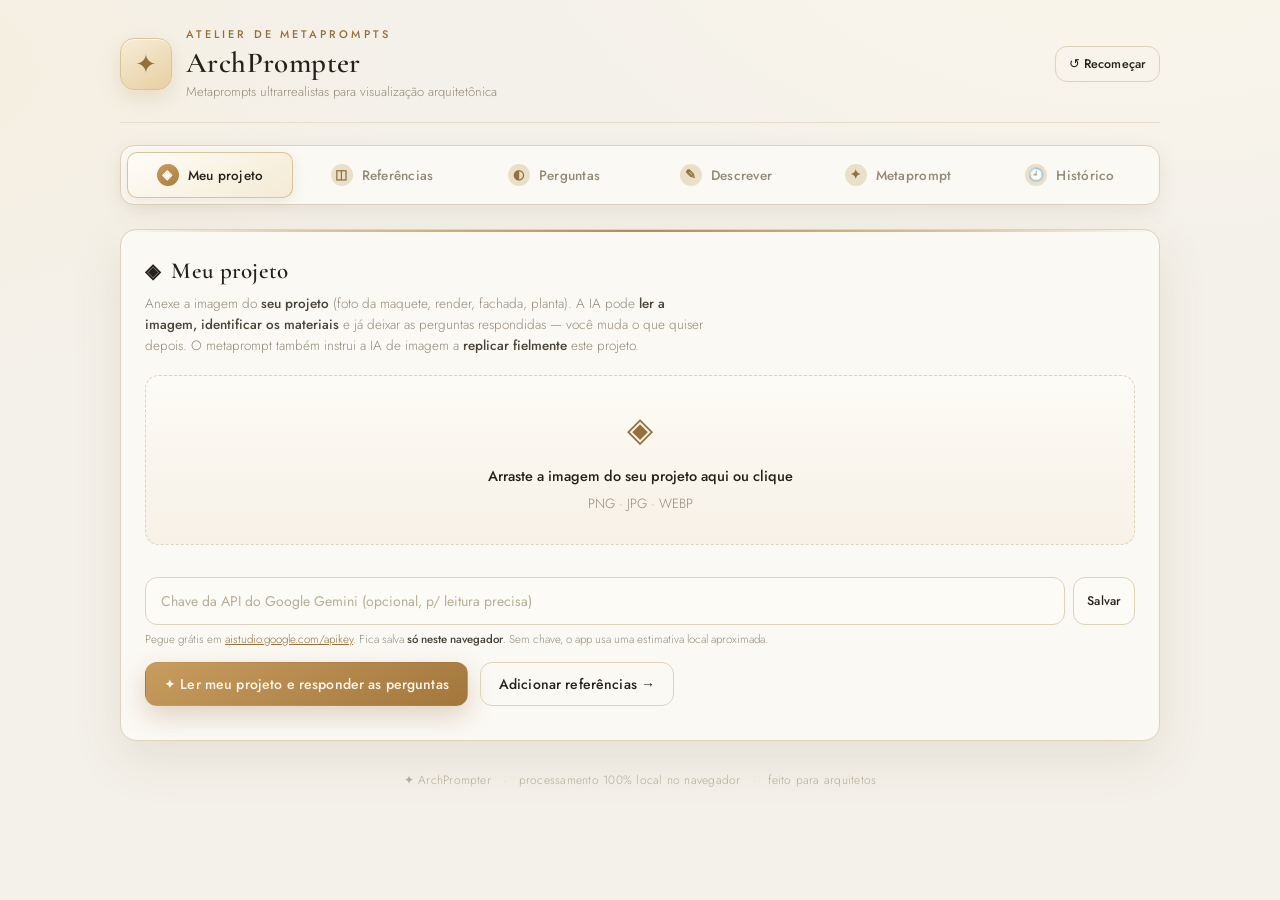
==== archrender/index.html @ 112dee68 "ArchPrompter: +15 opcoes por pergunta e negative prompt sempre em ingles - Adiciona ~15 novas opcoes" ====
<!doctype html>
<html lang="pt-BR">
<head>
<meta charset="utf-8" />
<meta name="viewport" content="width=device-width, initial-scale=1, viewport-fit=cover" />
<meta name="theme-color" content="#f4f1ea" />
<title>ArchPrompter — Metaprompts Ultrarrealistas para Arquitetura</title>
<link rel="icon" href="data:image/svg+xml,%3Csvg xmlns='http://www.w3.org/2000/svg' viewBox='0 0 100 100'%3E%3Ctext y='.9em' font-size='84'%3E%E2%9C%A6%3C/text%3E%3C/svg%3E" />
<link rel="preconnect" href="https://fonts.googleapis.com" />
<link rel="preconnect" href="https://fonts.gstatic.com" crossorigin />
<link href="https://fonts.googleapis.com/css2?family=Cormorant+Garamond:ital,wght@0,500;0,600;0,700;1,500&family=Jost:wght@300;400;500;600&display=swap" rel="stylesheet" />
<style>
:root{
  --bg:#f4f1ea; --bg-2:#efeadf; --paper:#fbf9f4; --paper-2:#f6f2e9;
  --ink:#26221b; --ink-soft:#4a4438; --muted:#938a78; --faint:#b7ad98;
  --gold:#b08d57; --gold-deep:#96703c; --gold-soft:#d9c39a;
  --line:#e6ddca; --line-2:#ddd2ba;
  --ok:#5c7a55; --bad:#a8574f;
  --radius:16px;
  --serif:"Cormorant Garamond", Georgia, "Times New Roman", serif;
  --sans:"Jost", -apple-system, BlinkMacSystemFont, "Segoe UI", Roboto, Helvetica, Arial, sans-serif;
  --shadow:0 18px 50px rgba(120,100,60,.12);
  --shadow-sm:0 6px 20px rgba(120,100,60,.10);
}
*{box-sizing:border-box}
html,body{margin:0;padding:0}
body{
  font-family:var(--sans); color:var(--ink); min-height:100vh; -webkit-font-smoothing:antialiased;
  line-height:1.55; font-weight:400;
  background:
    radial-gradient(1100px 620px at 88% -12%, #fbf6ea 0%, transparent 58%),
    radial-gradient(900px 560px at -8% 8%, #f6efe0 0%, transparent 55%),
    var(--bg);
}
::selection{background:var(--gold-soft);color:#2a2418}
a{color:var(--gold-deep)}
.wrap{max-width:1080px;margin:0 auto;padding:26px 20px 90px}

/* Header */
header.top{display:flex;align-items:center;justify-content:space-between;gap:16px;flex-wrap:wrap;
  padding-bottom:20px;margin-bottom:22px;border-bottom:1px solid var(--line)}
.brand{display:flex;align-items:center;gap:14px}
.brand-mark{
  width:52px;height:52px;border-radius:14px;display:grid;place-items:center;font-size:26px;flex:none;
  background:linear-gradient(150deg,#f7edd8,#e7cfa0);color:var(--gold-deep);
  border:1px solid var(--gold-soft);box-shadow:inset 0 1px 0 #fff8ec, 0 8px 22px rgba(176,141,87,.20)
}
.brand h1{font-family:var(--serif);font-weight:600;font-size:29px;margin:0;letter-spacing:.4px;line-height:1}
.brand .kick{font-size:11px;letter-spacing:.28em;text-transform:uppercase;color:var(--gold-deep);margin:0 0 5px;font-weight:500}
.brand p{margin:5px 0 0;font-size:13px;color:var(--muted);font-weight:300}
.top-actions{display:flex;gap:10px;flex-wrap:wrap}

/* Tabs */
.modebar{display:flex;gap:6px;background:var(--paper);border:1px solid var(--line-2);border-radius:14px;
  padding:6px;margin-bottom:24px;box-shadow:var(--shadow-sm);flex-wrap:wrap}
.modebar button{flex:1;min-width:120px;border:0;background:transparent;color:var(--muted);padding:12px 10px;border-radius:10px;
  font-family:var(--sans);font-weight:500;font-size:13.5px;cursor:pointer;transition:.18s;letter-spacing:.02em;
  display:flex;align-items:center;justify-content:center;gap:9px}
.modebar button .n{display:grid;place-items:center;width:22px;height:22px;border-radius:50%;
  background:#eadfc8;color:var(--gold-deep);font-family:var(--serif);font-weight:700;font-size:13px;flex:none}
.modebar button:hover{color:var(--ink-soft)}
.modebar button.active{background:linear-gradient(150deg,#fffdf8,#f4ead4);color:var(--ink);
  box-shadow:inset 0 0 0 1px var(--gold-soft), 0 4px 14px rgba(176,141,87,.15)}
.modebar button.active .n{background:linear-gradient(150deg,#c79c5f,#a97e40);color:#fff}

/* Panels */
.panel{background:var(--paper);border:1px solid var(--line-2);border-radius:var(--radius);padding:24px;margin-bottom:18px;
  box-shadow:var(--shadow);position:relative;overflow:hidden}
.panel::before{content:"";position:absolute;top:0;left:0;right:0;height:2px;
  background:linear-gradient(90deg,transparent,var(--gold-soft) 20%,var(--gold) 50%,var(--gold-soft) 80%,transparent)}
.panel h2{font-family:var(--serif);font-weight:600;font-size:23px;margin:0 0 4px;display:flex;align-items:center;gap:11px;letter-spacing:.3px}
.panel h2 .ic{font-size:20px}
.panel .hint{color:var(--muted);font-size:13.5px;margin:0 0 18px;font-weight:300;max-width:70ch}
.panel .hint strong{color:var(--ink-soft);font-weight:500}

/* Dropzone */
.drop{border:1.5px dashed var(--line-2);border-radius:14px;padding:28px 20px;text-align:center;cursor:pointer;
  transition:.18s;background:linear-gradient(180deg,#fdfbf6,#f7f1e6)}
.drop:hover,.drop.over{border-color:var(--gold);background:#fbf4e6}
.drop .big{font-size:34px;color:var(--gold-deep)}
.drop p{margin:9px 0 3px;font-weight:500;font-size:14.5px}
.drop small{color:var(--muted);font-weight:300}
.thumbs{display:grid;grid-template-columns:repeat(auto-fill,minmax(120px,1fr));gap:12px;margin-top:16px}
.thumb{position:relative;border-radius:12px;overflow:hidden;border:1px solid var(--line-2);aspect-ratio:1;background:#efe8d8;box-shadow:var(--shadow-sm)}
.thumb img{width:100%;height:100%;object-fit:cover;display:block}
.thumb .rm{position:absolute;top:6px;right:6px;width:26px;height:26px;border:0;border-radius:50%;
  background:#fffdf8cc;color:var(--bad);font-size:15px;line-height:1;cursor:pointer;display:grid;place-items:center;box-shadow:var(--shadow-sm)}
.thumb select{position:absolute;left:0;right:0;bottom:0;border:0;color:#fff;background:linear-gradient(0deg,#000a,#0000);
  width:100%;font-size:11px;padding:6px;font-family:var(--sans)}
.refnote{margin-top:14px;background:#f7f1e4;border:1px solid var(--line-2);border-radius:12px;padding:12px 15px;
  font-size:12.5px;color:var(--ink-soft);display:flex;gap:10px}
.refnote .ic{color:var(--gold-deep);font-size:16px}
.keyrow{display:flex;gap:8px;margin:16px 0 6px}
.keyrow input{flex:1}
.keyhelp{display:block;color:var(--muted);font-size:11.5px;font-weight:300;line-height:1.5}
.keyhelp strong{color:var(--ink-soft);font-weight:500}
.ai-summary{background:linear-gradient(180deg,#fffdf7,#f6ecd6);border:1px solid var(--gold-soft);border-radius:12px;padding:15px 17px;margin-bottom:20px}
.ai-summary .ttl{font-family:var(--sans);font-size:10.5px;letter-spacing:.2em;text-transform:uppercase;color:var(--gold-deep);font-weight:600;margin-bottom:9px;display:flex;align-items:center;gap:7px}
.ai-summary dl{margin:0;display:grid;grid-template-columns:auto 1fr;gap:5px 12px}
.ai-summary dt{font-size:12px;color:var(--muted);font-weight:500}
.ai-summary dd{margin:0;font-size:13px;color:var(--ink)}
.ai-summary .foot{margin-top:10px;font-size:11.5px;color:var(--muted);font-weight:300}

/* Question groups */
.group{margin-bottom:24px;padding-bottom:22px;border-bottom:1px solid var(--line)}
.group:last-child{margin-bottom:0;padding-bottom:0;border-bottom:0}
.group .gtitle{font-family:var(--serif);font-size:20px;font-weight:600;margin:0 0 3px;display:flex;align-items:baseline;gap:11px;letter-spacing:.3px}
.group .gtitle .badge{font-family:var(--sans);font-size:9.5px;font-weight:600;letter-spacing:.22em;text-transform:uppercase;
  color:var(--gold-deep);background:#f2e7d0;border:1px solid var(--gold-soft);padding:3px 9px;border-radius:20px}
.group .gsub{color:var(--muted);font-size:12.5px;margin:0 0 13px;font-weight:300}
.chips{display:flex;flex-wrap:wrap;gap:9px}
.chip{
  border:1px solid var(--line-2);background:#fdfbf6;color:var(--ink-soft);
  padding:9px 15px;border-radius:24px;font-size:13.5px;cursor:pointer;transition:.14s;user-select:none;font-weight:400
}
.chip:hover{border-color:var(--gold);color:var(--ink);transform:translateY(-1px);box-shadow:var(--shadow-sm)}
.chip.on{background:linear-gradient(150deg,#f7ecd6,#eeddba);border-color:var(--gold);color:var(--gold-deep);
  font-weight:500;box-shadow:inset 0 0 0 1px var(--gold)}

/* Inputs */
textarea,input[type=text],input[type=password]{
  width:100%;background:#fdfbf6;border:1px solid var(--line-2);color:var(--ink);
  padding:13px 15px;border-radius:12px;font-size:14px;resize:vertical;font-family:var(--sans)
}
textarea::placeholder,input::placeholder{color:var(--faint)}
textarea:focus,input:focus{outline:2px solid var(--gold);border-color:transparent;background:#fff}
.free{margin-top:12px}
.free label{display:block;font-size:11px;color:var(--muted);margin-bottom:5px;font-weight:500;letter-spacing:.04em;text-transform:uppercase}

/* Buttons */
.btn{border:1px solid var(--line-2);background:#fdfbf6;color:var(--ink);padding:11px 18px;border-radius:12px;
  font-family:var(--sans);font-weight:500;font-size:14px;cursor:pointer;transition:.16s;display:inline-flex;align-items:center;gap:8px;letter-spacing:.01em}
.btn:hover{border-color:var(--gold);box-shadow:var(--shadow-sm)}
.btn.primary{background:linear-gradient(150deg,#c79c5f,#a3773c);border-color:transparent;color:#fff8ec;
  box-shadow:0 10px 26px rgba(150,112,60,.28)}
.btn.primary:hover{filter:brightness(1.05)}
.btn.ghost{background:transparent}
.btn.sm{padding:8px 13px;font-size:12.5px}
.btn:disabled{opacity:.5;cursor:not-allowed}
.btn.rec{background:linear-gradient(150deg,#c96a5f,#a8574f);border-color:transparent;color:#fff}
.btn.rec #mic-ic{animation:recpulse 1.1s ease-in-out infinite}
@keyframes recpulse{0%,100%{opacity:.35}50%{opacity:1}}
.actionbar{display:flex;gap:12px;flex-wrap:wrap;align-items:center;margin-top:8px}

/* Output */
.out-block{margin-bottom:18px}
.out-head{display:flex;align-items:center;justify-content:space-between;gap:10px;margin-bottom:8px}
.out-head h3{font-family:var(--sans);font-size:11px;letter-spacing:.2em;text-transform:uppercase;margin:0;color:var(--muted);
  display:flex;align-items:center;gap:9px;font-weight:600}
.out-head h3 .dot{width:8px;height:8px;border-radius:50%}
pre.code{
  background:#fbf7ee;border:1px solid var(--line-2);border-radius:12px;padding:16px;margin:0;
  white-space:pre-wrap;word-break:break-word;font-family:ui-monospace,"SF Mono",Menlo,Consolas,monospace;
  font-size:13px;line-height:1.6;color:#37312a;max-height:420px;overflow:auto
}
pre.metaprompt{background:linear-gradient(180deg,#fffdf8,#faf4e6);border-color:var(--gold-soft);
  font-family:var(--sans);font-size:14px;line-height:1.68;color:#332e26}
textarea.code{display:block;width:100%;resize:vertical;min-height:180px;
  font-family:ui-monospace,"SF Mono",Menlo,Consolas,monospace;background:#fbf7ee;border:1px solid var(--line-2);
  border-radius:12px;padding:16px;font-size:13px;line-height:1.6;color:#37312a}
textarea.metaprompt{font-family:var(--sans);font-size:14.5px;line-height:1.7;min-height:300px;
  background:linear-gradient(180deg,#fffdf8,#faf4e6);border-color:var(--gold-soft);color:#332e26}
.rational{background:#faf5ea;border:1px solid var(--line-2);border-radius:12px;padding:17px;font-size:13.5px;color:var(--ink-soft);font-weight:300}
.rational strong{color:var(--gold-deep);font-weight:600}
.rational ul{margin:9px 0 0;padding-left:18px}
.rational li{margin:5px 0}

/* misc */
.toast{position:fixed;bottom:24px;left:50%;transform:translateX(-50%) translateY(20px);
  background:#fffdf8;border:1px solid var(--gold);color:var(--ink);padding:12px 20px;border-radius:12px;
  box-shadow:var(--shadow);opacity:0;transition:.25s;pointer-events:none;z-index:60;font-size:14px;font-weight:500}
.toast.show{opacity:1;transform:translateX(-50%) translateY(0)}
.footnote{color:var(--faint);font-size:12px;text-align:center;margin-top:30px;font-weight:300;letter-spacing:.02em}
.footnote .div{color:var(--gold-soft);margin:0 8px}
.hidden{display:none!important}
.warnbox{background:#fbf1de;border:1px solid var(--gold);border-radius:12px;padding:13px 16px;font-size:13px;
  color:var(--gold-deep);margin-bottom:16px;display:flex;gap:11px}
.warnbox .ic{font-size:17px}
.count-pill{font-size:12px;color:var(--muted);background:#f2e7d0;border:1px solid var(--gold-soft);padding:4px 12px;border-radius:16px;font-weight:500}
.hist-empty{color:var(--muted);font-size:13.5px;font-weight:300;padding:14px 2px}
.hist-item{display:flex;gap:14px;background:#fbf7ee;border:1px solid var(--line-2);border-radius:13px;padding:13px;margin-bottom:12px}
.hist-thumb{width:88px;height:88px;flex:none;border-radius:10px;overflow:hidden;background:#efe8d8;border:1px solid var(--line-2);display:grid;place-items:center;color:var(--faint);font-size:22px}
.hist-thumb img{width:100%;height:100%;object-fit:cover;display:block}
.hist-body{flex:1;min-width:0}
.hist-top{display:flex;align-items:baseline;justify-content:space-between;gap:8px;flex-wrap:wrap;margin-bottom:5px}
.hist-label{font-family:var(--serif);font-size:16px;font-weight:600;color:var(--ink)}
.hist-date{font-size:11.5px;color:var(--muted)}
.hist-preview{font-size:12.5px;color:var(--ink-soft);font-weight:300;line-height:1.5;max-height:3em;overflow:hidden;
  display:-webkit-box;-webkit-line-clamp:2;-webkit-box-orient:vertical;margin-bottom:9px}
.hist-actions{display:flex;gap:7px;flex-wrap:wrap}
/* Gerar imagem (Nano Banana) */
.gen-hero{margin:2px 0 24px;text-align:center;padding:22px 20px;border-radius:16px;
  background:linear-gradient(180deg,#fffdf7,#f5ead2);border:1px solid var(--gold-soft);box-shadow:inset 0 1px 0 #fff}
.gen-hero .gh-kick{font-size:10.5px;letter-spacing:.26em;text-transform:uppercase;color:var(--gold-deep);font-weight:600;margin-bottom:13px}
.btn-gen{width:100%;border:0;cursor:pointer;font-family:var(--serif);font-weight:600;font-size:22px;letter-spacing:.5px;
  color:#402d10;padding:21px 24px;border-radius:14px;position:relative;overflow:hidden;
  background:linear-gradient(135deg,#f6e3b4,#dcb26c 38%,#bd8b44 62%,#eac98f);
  box-shadow:0 16px 36px rgba(176,141,87,.42), inset 0 1px 0 #fff7e4;transition:.18s;
  display:flex;align-items:center;justify-content:center;gap:13px;flex-wrap:wrap}
.btn-gen:hover{filter:brightness(1.05);transform:translateY(-1px)}
.btn-gen:disabled{opacity:.75;cursor:wait;transform:none}
.btn-gen .gi{font-size:21px}
.btn-gen .gsub2{font-family:var(--sans);font-weight:600;font-size:10.5px;letter-spacing:.18em;text-transform:uppercase;
  background:#3a2a12;color:#f4dcb0;padding:4px 11px;border-radius:20px}
.btn-gen::after{content:"";position:absolute;top:0;left:-60%;width:38%;height:100%;pointer-events:none;
  background:linear-gradient(100deg,transparent,rgba(255,255,255,.6),transparent);transform:skewX(-20deg);animation:shine 3.4s ease-in-out infinite}
@keyframes shine{0%,58%{left:-60%}100%{left:135%}}
.gen-status{font-size:12.5px;color:var(--muted);margin-top:12px;font-weight:300}
.gen-status a{color:var(--gold-deep)}
.gen-result{margin-top:16px}
.gen-result img{width:100%;border-radius:14px;border:1px solid var(--line-2);box-shadow:var(--shadow);display:block}
.gen-actions{display:flex;gap:10px;justify-content:center;margin-top:12px;flex-wrap:wrap}
.spin{display:inline-block;width:16px;height:16px;border:2px solid rgba(64,45,16,.35);border-top-color:#402d10;border-radius:50%;animation:spin .8s linear infinite;vertical-align:-3px}
@keyframes spin{to{transform:rotate(360deg)}}
@media (max-width:560px){.wrap{padding:18px 13px 76px}.brand h1{font-size:24px}.modebar button span:not(.n){display:none}.modebar button{min-width:0}.panel{padding:18px}.btn-gen{font-size:18px}}
</style>
</head>
<body>
<div class="wrap">
  <header class="top">
    <div class="brand">
      <div class="brand-mark">✦</div>
      <div>
        <p class="kick">Atelier de Metaprompts</p>
        <h1>ArchPrompter</h1>
        <p>Metaprompts ultrarrealistas para visualização arquitetônica</p>
      </div>
    </div>
    <div class="top-actions">
      <button class="btn ghost sm" id="btn-reset">↺ Recomeçar</button>
    </div>
  </header>

  <div class="modebar" id="modebar">
    <button data-mode="project" class="active"><span class="n">◈</span><span>Meu projeto</span></button>
    <button data-mode="refs"><span class="n">◫</span><span>Referências</span></button>
    <button data-mode="guided"><span class="n">◐</span><span>Perguntas</span></button>
    <button data-mode="describe"><span class="n">✎</span><span>Descrever</span></button>
    <button data-mode="output"><span class="n">✦</span><span>Metaprompt</span></button>
    <button data-mode="history"><span class="n">🕘</span><span>Histórico</span></button>
  </div>

  <!-- ===== MEU PROJETO ===== -->
  <section id="mode-project" class="mode">
    <div class="panel">
      <h2><span class="ic">◈</span> Meu projeto</h2>
      <p class="hint">Anexe a imagem do <strong>seu projeto</strong> (foto da maquete, render, fachada, planta). A IA pode <strong>ler a imagem, identificar os materiais</strong> e já deixar as perguntas respondidas — você muda o que quiser depois. O metaprompt também instrui a IA de imagem a <strong>replicar fielmente</strong> este projeto.</p>
      <div class="drop" id="drop-project">
        <div class="big">◈</div>
        <p>Arraste a imagem do seu projeto aqui ou clique</p>
        <small>PNG · JPG · WEBP</small>
        <input type="file" id="file-project" accept="image/*" multiple hidden />
      </div>
      <div class="thumbs" id="thumbs-project"></div>

      <div class="keyrow">
        <input type="password" id="gemini-key" placeholder="Chave da API do Google Gemini (opcional, p/ leitura precisa)" autocomplete="off" />
        <button class="btn sm" id="btn-savekey">Salvar</button>
      </div>
      <small class="keyhelp">Pegue grátis em <a href="https://aistudio.google.com/apikey" target="_blank" rel="noopener">aistudio.google.com/apikey</a>. Fica salva <strong>só neste navegador</strong>. Sem chave, o app usa uma estimativa local aproximada.</small>

      <div class="actionbar" style="margin-top:14px">
        <button class="btn primary" id="btn-analyze-proj">✦ Ler meu projeto e responder as perguntas</button>
        <button class="btn ghost" data-goto="refs">Adicionar referências →</button>
      </div>
      <div id="proj-hint" class="gsub" style="margin-top:10px"></div>
    </div>
  </section>

  <!-- ===== REFERÊNCIAS ===== -->
  <section id="mode-refs" class="mode hidden">
    <div class="panel">
      <h2><span class="ic">◫</span> Referências de estilo</h2>
      <p class="hint">Anexe imagens de <strong>como você quer que a renderização fique</strong> — clima, luz, acabamento, atmosfera. O metaprompt instrui a IA a <strong>imitar o estilo</strong> dessas referências (sem copiar o edifício delas). Marque o que cada imagem representa.</p>
      <div class="drop" id="drop-refs">
        <div class="big">◫</div>
        <p>Arraste referências de estilo aqui ou clique</p>
        <small>PNG · JPG · WEBP</small>
        <input type="file" id="file-refs" accept="image/*" multiple hidden />
      </div>
      <div class="thumbs" id="thumbs-refs"></div>
      <div class="refnote"><span class="ic">✦</span><div><strong>Importante:</strong> ao gerar a imagem, anexe estas <u>mesmas imagens</u> (projeto + referências) na IA de imagem junto com o metaprompt — Gemini / Nano Banana usam as imagens para chegar mais perto do que você quer.</div></div>
    </div>
    <div class="actionbar">
      <button class="btn primary" data-goto="guided">Continuar para as perguntas →</button>
      <button class="btn ghost" data-goto="describe">Prefiro descrever em texto</button>
    </div>
  </section>

  <!-- ===== DESCRIBE ===== -->
  <section id="mode-describe" class="mode hidden">
    <div class="panel">
      <h2><span class="ic">✎</span> Descreva como você quer a imagem</h2>
      <p class="hint">Escreva livremente, em português. Ex.: <em>"fachada de casa de concreto e madeira ao pôr do sol, no campo, com piscina, estilo minimalista, foto de drone, nano banana"</em>. O atelier lê suas palavras e <strong>pré-seleciona as perguntas</strong> — inclusive o motor-alvo.</p>
      <textarea id="describe-text" rows="6" placeholder="Descreva o projeto, os materiais, o clima, o enquadramento, a sensação e a ferramenta onde vai gerar (Gemini / Nano Banana, Midjourney, etc.)…"></textarea>
      <div class="actionbar">
        <button class="btn" id="btn-mic"><span id="mic-ic">🎙</span> <span id="mic-label">Gravar áudio</span></button>
        <button class="btn primary" id="btn-analyze">✦ Analisar e montar as perguntas</button>
        <span class="count-pill" id="detected"></span>
      </div>
      <div id="mic-hint" class="gsub" style="margin-top:10px"></div>
    </div>
  </section>

  <!-- ===== GUIDED ===== -->
  <section id="mode-guided" class="mode hidden">
    <div class="panel">
      <h2><span class="ic">◐</span> Defina cada detalhe da imagem</h2>
      <p class="hint">Clique nas opções. Quanto mais específico, mais rico e fiel o metaprompt. Cada bloco tem também um campo livre para o que faltar.</p>
      <div id="ai-summary" class="hidden"></div>
      <div id="groups"></div>
    </div>
    <div class="actionbar">
      <button class="btn primary" id="btn-generate">✦ Gerar metaprompt ultrarrealista →</button>
      <span class="count-pill" id="sel-count">0 opções selecionadas</span>
    </div>
  </section>

  <!-- ===== OUTPUT ===== -->
  <section id="mode-output" class="mode hidden">
    <div class="panel">
      <h2><span class="ic">✦</span> Seu metaprompt</h2>
      <p class="hint">Estruturado em <strong>5 pilares de um prompt perfeito</strong> — <strong>1) Input arquitetônico · 2) Câmera e composição · 3) Sistema de luz · 4) Materiais e texturas · 5) Vida e atmosfera</strong>. Em <strong>português</strong> e <strong>editável</strong>: ajuste o texto por seção. Quando terminar, clique em <strong>Traduzir para inglês</strong> e cole na IA (anexe as imagens junto).</p>

      <div id="warn-slot"></div>

      <div class="out-block">
        <div class="out-head">
          <h3><span class="dot" style="background:var(--gold)"></span> <span id="prompt-label">Metaprompt</span></h3>
          <div style="display:flex;gap:8px;flex-wrap:wrap">
            <button class="btn sm" id="btn-translate">🌐 Traduzir para inglês</button>
            <button class="btn sm" data-copy="prompt">⧉ Copiar</button>
          </div>
        </div>
        <textarea class="code metaprompt" id="out-prompt" spellcheck="false"></textarea>
        <div id="translate-note" class="gsub" style="margin-top:7px"></div>
      </div>

      <div class="out-block" id="neg-block">
        <div class="out-head">
          <h3><span class="dot" style="background:var(--bad)"></span> Negative prompt <span style="text-transform:none;letter-spacing:0;font-weight:400">(editável)</span></h3>
          <button class="btn sm" data-copy="neg">⧉ Copiar</button>
        </div>
        <textarea class="code" id="out-neg" spellcheck="false"></textarea>
      </div>

      <div class="out-block" id="params-block">
        <div class="out-head">
          <h3><span class="dot" style="background:var(--gold-deep)"></span> Como usar / parâmetros</h3>
          <button class="btn sm" data-copy="params">⧉ Copiar</button>
        </div>
        <pre class="code" id="out-params"></pre>
      </div>

      <div class="out-block">
        <div class="out-head">
          <h3><span class="dot" style="background:var(--ok)"></span> Racional técnico</h3>
        </div>
        <div class="rational" id="out-rational"></div>
      </div>

      <div class="actionbar">
        <button class="btn primary" data-copy="all">⧉ Copiar tudo</button>
        <button class="btn ghost" data-goto="guided">← Ajustar respostas</button>
      </div>
    </div>
  </section>

  <!-- ===== HISTÓRICO ===== -->
  <section id="mode-history" class="mode hidden">
    <div class="panel">
      <h2><span class="ic">🕘</span> Histórico de prompts</h2>
      <p class="hint">Cada metaprompt gerado fica salvo aqui (com a miniatura do projeto), <strong>só neste navegador</strong>. Copie prompts antigos quando quiser.</p>
      <div class="actionbar" style="margin-bottom:12px">
        <button class="btn ghost sm" id="btn-clear-history">🗑 Limpar histórico</button>
        <span class="count-pill" id="hist-count"></span>
      </div>
      <div id="history-list"></div>
    </div>
  </section>

  <p class="footnote">✦ ArchPrompter <span class="div">·</span> processamento 100% local no navegador <span class="div">·</span> feito para arquitetos</p>
</div>

<div class="toast" id="toast"></div>

<script>
/* =========================================================================
   ArchPrompter — motor de metaprompt ultrarrealista
   Cada opção: {id, pt, en, tex?(descrição rica de material), k?(palavras-chave)}
   ========================================================================= */
const GROUPS = [
  {
    id:"typology", part:"subject", type:"single", badge:"Tema",
    title:"Tipologia / tema principal", sub:"O que é o projeto?",
    options:[
      {id:"house", pt:"Residência unifamiliar", en:"single-family residence", k:["casa","residencia","residência","sobrado","house","home"]},
      {id:"apt", pt:"Edifício residencial", en:"multi-story residential building", k:["predio","prédio","edificio","edifício","apartamento","building"]},
      {id:"interior", pt:"Interior residencial", en:"residential interior space", k:["interior","sala","cozinha","quarto","living","dentro"]},
      {id:"retail", pt:"Comércio / varejo", en:"retail commercial space", k:["loja","varejo","comercio","comércio","store","shop"]},
      {id:"office", pt:"Escritório corporativo", en:"corporate office space", k:["escritorio","escritório","office","corporativo"]},
      {id:"hotel", pt:"Hotel / hospitality", en:"boutique hotel", k:["hotel","pousada","resort","hospitality"]},
      {id:"restaurant", pt:"Restaurante / café", en:"restaurant and café interior", k:["restaurante","cafe","café","bar","bistro"]},
      {id:"cultural", pt:"Cultural / museu", en:"cultural museum building", k:["museu","cultural","galeria","teatro","biblioteca"]},
      {id:"edu", pt:"Educacional", en:"educational institution building", k:["escola","universidade","faculdade","educacional"]},
      {id:"pavilion", pt:"Pavilhão / efêmero", en:"architectural pavilion", k:["pavilhao","pavilhão","pavilion","efemero"]},
      {id:"landscape", pt:"Paisagismo / praça", en:"public landscape and plaza", k:["praca","praça","paisagismo","parque","plaza"]},
      {id:"retrofit", pt:"Reforma / retrofit", en:"adaptive reuse retrofit", k:["reforma","retrofit","restauro","renovacao"]},
      {id:"health", pt:"Clínica / saúde", en:"healthcare clinic building", k:["clinica","clínica","hospital","saude","saúde","consultorio"]},
      {id:"religious", pt:"Religioso / capela", en:"chapel or religious building", k:["capela","igreja","templo","religioso","catedral"]},
      {id:"villa", pt:"Villa / mansão de luxo", en:"luxury villa", k:["villa","mansao","mansão","luxo"]},
      {id:"townhouse", pt:"Sobrado geminado / townhouse", en:"townhouse row housing", k:["townhouse","geminado","vila"]},
      {id:"tower", pt:"Torre / arranha-céu", en:"high-rise tower", k:["torre","arranha-ceu","arranha-céu","skyscraper"]},
      {id:"mixeduse", pt:"Uso misto", en:"mixed-use building", k:["uso misto","mixed use","misto"]},
      {id:"mall", pt:"Shopping / centro comercial", en:"shopping mall", k:["shopping","mall","centro comercial"]},
      {id:"factory", pt:"Industrial / galpão", en:"industrial warehouse", k:["galpao","galpão","industria","indústria","fabrica","fábrica","warehouse"]},
      {id:"sports", pt:"Esportivo / arena", en:"sports arena", k:["arena","estadio","estádio","ginasio","ginásio","esportivo"]},
      {id:"winery", pt:"Vinícola / adega", en:"winery", k:["vinicola","vinícola","adega","winery"]},
      {id:"spa", pt:"Spa / bem-estar", en:"spa and wellness retreat", k:["spa","bem-estar","wellness","termas"]},
      {id:"cabin", pt:"Cabana / refúgio", en:"secluded cabin retreat", k:["cabana","refugio","refúgio","chale","chalé","cabin"]},
      {id:"kiosk", pt:"Quiosque / food", en:"compact kiosk pavilion", k:["quiosque","kiosk","food truck","banca"]},
      {id:"coworking", pt:"Coworking / criativo", en:"creative coworking space", k:["coworking","cowork","criativo","startup"]},
    ]
  },
  {
    id:"viewpoint", part:"subject", type:"single", badge:"Vista",
    title:"Ponto de vista", sub:"De onde a câmera olha o projeto.",
    options:[
      {id:"exterior", pt:"Exterior / fachada", en:"exterior facade view", k:["fachada","exterior","frente","facade"]},
      {id:"streeteye", pt:"Vista de rua (eye-level)", en:"street-level eye-level view", k:["rua","street","pedestre"]},
      {id:"aerial", pt:"Aérea / drone", en:"elevated aerial drone view", k:["aerea","aérea","drone","aereo","topo","de cima"]},
      {id:"int-view", pt:"Interior amplo", en:"wide interior view", k:["interior amplo","ambiente interno"]},
      {id:"detail", pt:"Detalhe / close", en:"architectural detail close-up", k:["detalhe","close","macro"]},
      {id:"section", pt:"Corte perspectivado", en:"perspective section cut", k:["corte","secao","seção","section"]},
      {id:"axo", pt:"Axonometria", en:"isometric axonometric view", k:["axonometria","isometrica","isométrica","axo"]},
      {id:"twilight", pt:"Fachada com interior aceso", en:"twilight facade with glowing interior", k:["twilight","janela iluminada"]},
      {id:"corner", pt:"Esquina em três quartos", en:"three-quarter corner view", k:["esquina","tres quartos","três quartos"]},
      {id:"frontal", pt:"Frontal / ortogonal", en:"flat frontal elevation view", k:["frontal","ortogonal","elevacao","elevação"]},
      {id:"worm", pt:"Contra-plongée (de baixo)", en:"dramatic worm's-eye upward view", k:["de baixo","contra plongee"]},
      {id:"topdown", pt:"Zenital (topo, 90°)", en:"top-down bird's-eye plan view", k:["zenital","de cima","planta aerea","top down"]},
      {id:"courtyard", pt:"A partir do pátio interno", en:"view from the internal courtyard", k:["patio","pátio","claustro"]},
      {id:"throughframe", pt:"Enquadrado por vão / moldura", en:"framed through a doorway or opening", k:["moldura","vao","vão","enquadrado"]},
      {id:"rooftop", pt:"Cobertura / rooftop", en:"rooftop terrace view", k:["cobertura","rooftop","terraço","terraco"]},
      {id:"entrance", pt:"Acesso / entrada principal", en:"main entrance approach view", k:["entrada","acesso","portico","pórtico"]},
      {id:"gardenview", pt:"A partir do jardim", en:"view from the garden looking back", k:["do jardim","fundos"]},
      {id:"reflection", pt:"Reflexo na água", en:"symmetrical reflection over water", k:["reflexo na agua","reflexo","espelho d agua"]},
      {id:"stairview", pt:"Escada / circulação vertical", en:"stairwell vertical circulation view", k:["escada","circulacao","circulação"]},
      {id:"detailmat", pt:"Detalhe construtivo", en:"construction detail close-up", k:["detalhe construtivo","junta","encontro"]},
      {id:"pano", pt:"Panorâmica ampla", en:"wide panoramic establishing view", k:["panoramica","panorâmica","panorama"]},
      {id:"dusk-aerial", pt:"Aérea ao entardecer", en:"aerial dusk drone view", k:["aerea entardecer","drone noite"]},
      {id:"human-scale", pt:"Nível do pedestre", en:"pedestrian eye-level street view", k:["pedestre","nivel da rua","nível da rua"]},
    ]
  },
  {
    id:"style", part:"style", type:"single", badge:"Estilo",
    title:"Estilo arquitetônico", sub:"A linguagem formal do projeto.",
    options:[
      {id:"contemp", pt:"Contemporâneo minimalista", en:"contemporary minimalist", k:["minimalista","contemporaneo","contemporâneo","minimalist","clean"]},
      {id:"modernist", pt:"Modernista", en:"modernist", k:["modernista","modernism","modern"]},
      {id:"brutalist", pt:"Brutalismo", en:"raw Brutalist", k:["brutalismo","brutalist","brutalista"]},
      {id:"midcentury", pt:"Mid-Century Modern", en:"Mid-Century Modern", k:["mid-century","midcentury","anos 50","anos 60"]},
      {id:"bauhaus", pt:"Bauhaus", en:"Bauhaus functionalist", k:["bauhaus"]},
      {id:"hightech", pt:"High-Tech", en:"High-Tech expressed-structure", k:["high-tech","hightech","tecnologico"]},
      {id:"parametric", pt:"Paramétrico", en:"parametric fluid", k:["parametrico","paramétrico","parametric","fluido","organico"]},
      {id:"decon", pt:"Desconstrutivismo", en:"Deconstructivist", k:["desconstrutivismo","deconstructivist"]},
      {id:"vernacular", pt:"Vernacular / regional", en:"vernacular regional", k:["vernacular","regional"]},
      {id:"industrial", pt:"Industrial", en:"industrial-loft", k:["industrial","loft"]},
      {id:"scandi", pt:"Escandinavo", en:"Scandinavian", k:["escandinavo","nordico","scandinavian"]},
      {id:"japandi", pt:"Japandi / wabi-sabi", en:"Japandi wabi-sabi", k:["japandi","wabi","japones","zen"]},
      {id:"medit", pt:"Mediterrâneo", en:"Mediterranean", k:["mediterraneo","mediterrâneo","grego"]},
      {id:"tropical", pt:"Moderno brasileiro / tropical", en:"Brazilian tropical modernist", k:["tropical","brasileiro","niemeyer","bo bardi"]},
      {id:"artdeco", pt:"Art Déco", en:"Art Déco", k:["art deco","déco","deco"]},
      {id:"organic", pt:"Orgânico (Wright/Gaudí)", en:"organic architecture", k:["organico","orgânico","wright","gaudi","gaudí"]},
      {id:"colonial", pt:"Colonial / tradicional", en:"traditional colonial", k:["colonial","tradicional"]},
      {id:"neoclassic", pt:"Neoclássico", en:"neoclassical", k:["neoclassico","neoclássico","classico","clássico"]},
      {id:"gothic", pt:"Gótico", en:"Gothic", k:["gotico","gótico","gothic"]},
      {id:"artnouveau", pt:"Art Nouveau", en:"Art Nouveau", k:["art nouveau","nouveau"]},
      {id:"futurist", pt:"Futurista / neo-futurismo", en:"neo-futuristic", k:["futurista","futurismo","neofuturismo"]},
      {id:"metabolist", pt:"Metabolismo / cápsulas", en:"Japanese Metabolist", k:["metabolismo","metabolist","capsula","cápsula"]},
      {id:"postmodern", pt:"Pós-moderno", en:"postmodern", k:["pos-moderno","pós-moderno","postmodern"]},
      {id:"mediter-contemp", pt:"Mediterrâneo contemporâneo", en:"contemporary Mediterranean", k:["mediterraneo contemporaneo","ibiza","grego moderno"]},
      {id:"rustic", pt:"Rústico refinado", en:"refined rustic", k:["rustico","rústico","fazenda chique"]},
      {id:"biophilic", pt:"Biofílico", en:"biophilic", k:["biofilico","biofílico","verde","natureza integrada"]},
      {id:"desert-mod", pt:"Desert modernism", en:"desert modernism", k:["desert modern","palm springs","deserto moderno"]},
      {id:"warm-min", pt:"Minimalismo quente", en:"warm minimalism", k:["minimalismo quente","warm minimal","aconchego minimalista"]},
    ]
  },
  {
    id:"materials", part:"materials", type:"multi", badge:"Materiais",
    title:"Materiais principais", sub:"Selecione todos os que aparecem — a materialidade é o coração do realismo.",
    options:[
      {id:"concrete", pt:"Concreto aparente", en:"exposed board-formed concrete", tex:"board-formed exposed concrete with visible timber-plank grain imprints, subtle form-tie holes, fine aggregate speckle, a matte micro-porous surface and gentle grey patina", k:["concreto","concrete","cimento"]},
      {id:"concrete-polish", pt:"Concreto polido", en:"polished concrete", tex:"honed polished concrete with a soft satin sheen, faint trowel swirls, micro hairline variation and subdued reflections", k:["concreto polido","cimento queimado"]},
      {id:"microcement", pt:"Microcimento", en:"microcement", tex:"seamless troweled microcement with a velvety matte finish and delicate tonal cloudiness", k:["microcimento","microcement"]},
      {id:"oak", pt:"Madeira clara (carvalho)", en:"natural light oak", tex:"natural light oak with open tactile grain, soft matte lacquer, subtle ray-fleck figure and warm honey undertones", k:["carvalho","madeira","madeira clara","madeira natural","oak","wood","freijo","freijó"]},
      {id:"walnut", pt:"Madeira escura (nogueira)", en:"walnut wood", tex:"rich walnut with deep chocolate grain, silky satin finish and subtle chatoyance", k:["nogueira","ipe","ipê","madeira escura"]},
      {id:"slats", pt:"Ripado de madeira", en:"vertical wood slats", tex:"vertical timber slat cladding with crisp shadow gaps, consistent reveals and fine visible wood grain", k:["ripado","brise","muxarabi"]},
      {id:"brick", pt:"Tijolo aparente", en:"exposed brick", tex:"handmade clay brick with irregular faces, sandy micro-texture, recessed lime mortar joints and natural tonal variation", k:["tijolo","brick","alvenaria"]},
      {id:"marble", pt:"Mármore", en:"veined marble", tex:"book-matched veined marble with translucent mineral depth, polished specular highlights and delicate flowing veining", k:["marmore","mármore","marble"]},
      {id:"travertine", pt:"Travertino / pedra", en:"travertine stone", tex:"travertine stone with characteristic open pores, a honed matte surface and warm ivory banding", k:["travertino","pedra","stone","granito"]},
      {id:"corten", pt:"Aço corten", en:"weathering Corten steel", tex:"weathering Corten steel with a granular oxidized rust patina, mottled orange-brown tones and a matte rough surface", k:["corten","aco corten","aço corten"]},
      {id:"blacksteel", pt:"Aço / metal preto", en:"matte black steel", tex:"matte black powder-coated steel framing with fine microtexture and soft directional highlights", k:["metal preto","aco preto","aço preto","ferro"]},
      {id:"glass", pt:"Vidro / cristal", en:"floor-to-ceiling glazing", tex:"floor-to-ceiling low-iron glazing with crystal clarity, a faint green edge, physically accurate reflections and refractive depth", k:["vidro","glass","cristal","envidracado","envidraçado"]},
      {id:"smokedglass", pt:"Vidro fumê / espelhado", en:"tinted reflective glass", tex:"tinted reflective curtain-wall glazing with mirror-like environmental reflections and a smoky gradient", k:["vidro fume","fumê","espelhado"]},
      {id:"stucco", pt:"Reboco / estuque branco", en:"white lime plaster", tex:"hand-troweled white lime plaster with soft undulations, a chalky matte finish and gentle shadow play", k:["reboco","estuque","branco","stucco"]},
      {id:"metalpanel", pt:"Painéis metálicos", en:"perforated metal panels", tex:"perforated anodized metal panels with precise perforations, brushed microtexture and a soft metallic sheen", k:["painel metalico","aluminio","perfurado"]},
      {id:"bamboo", pt:"Bambu / palha", en:"bamboo and thatch", tex:"woven bamboo and thatch with fibrous natural texture, warm tone and organic irregularity", k:["bambu","palha","fibra"]},
      {id:"terracotta", pt:"Terracota / cerâmica", en:"terracotta ceramic", tex:"terracotta ceramic with a matte earthen finish, subtle glaze variation and handmade irregularity", k:["terracota","ceramica","cerâmica","cobogó","cobogo"]},
      {id:"whitebrick", pt:"Tijolo pintado branco", en:"white-painted brick", k:["tijolo branco","tijolo pintado"]},
      {id:"copper", pt:"Cobre / latão", en:"copper and brass", k:["cobre","latao","latão","bronze"]},
      {id:"polycarb", pt:"Policarbonato translúcido", en:"translucent polycarbonate", k:["policarbonato","translucido","translúcido"]},
      {id:"drystone", pt:"Muro de pedra seca", en:"dry-stone wall", k:["pedra seca","muro de pedra"]},
      {id:"greenroof", pt:"Telhado-jardim / verde", en:"green roof and living wall", k:["telhado verde","telhado jardim","teto verde","jardim vertical"]},
      {id:"weatheredwood", pt:"Madeira envelhecida", en:"weathered grey timber", k:["madeira envelhecida","madeira de demolicao","demolição"]},
      {id:"terrazzo", pt:"Granilite / terrazzo", en:"terrazzo", k:["terrazzo","granilite","fulget"]},
      {id:"limestone", pt:"Pedra calcária / lioz", en:"limestone", k:["calcaria","calcária","lioz","limestone"]},
      {id:"granite", pt:"Granito escuro", en:"dark flamed granite", k:["granito","granito preto"]},
      {id:"ceramictile", pt:"Azulejo / pastilha", en:"glazed ceramic tile", k:["azulejo","pastilha","ceramica esmaltada"]},
      {id:"expandedmesh", pt:"Metal expandido / tela", en:"expanded metal mesh", k:["metal expandido","tela metalica","malha"]},
      {id:"gabion", pt:"Gabião (pedra em tela)", en:"gabion stone cage", k:["gabiao","gabião"]},
      {id:"rammedearth", pt:"Taipa / terra compactada", en:"rammed earth", k:["taipa","terra compactada","pau a pique","adobe"]},
      {id:"onyx", pt:"Ônix retroiluminado", en:"backlit onyx", k:["onix","ônix","retroiluminado"]},
      {id:"zinc", pt:"Zinco / junta alçada", en:"standing-seam zinc cladding", k:["zinco","titanio zinco","telha metalica"]},
    ]
  },
  {
    id:"mood", part:"mood", type:"single", badge:"Atmosfera",
    title:"Atmosfera / sensação", sub:"O efeito psicológico que a imagem deve provocar.",
    options:[
      {id:"serene", pt:"Sereno / contemplativo", en:"serene and contemplative", k:["sereno","calmo","contemplativo","tranquilo","zen"]},
      {id:"monumental", pt:"Imponente / monumental", en:"monumental and imposing", k:["imponente","monumental","grandioso"]},
      {id:"cozy", pt:"Aconchegante / acolhedor", en:"warm, cozy and intimate", k:["aconchegante","acolhedor","cozy","quente"]},
      {id:"luxe", pt:"Sofisticado / luxo", en:"refined and luxurious", k:["luxo","sofisticado","elegante","luxuoso"]},
      {id:"clean", pt:"Minimalista / clean", en:"pristine and calm", k:["clean","limpo","minimo","mínimo"]},
      {id:"dramatic", pt:"Dramático / cinematográfico", en:"dramatic and cinematic", k:["dramatico","dramático","cinematografico","cinematográfico"]},
      {id:"vibrant", pt:"Vibrante / energético", en:"vibrant and energetic", k:["vibrante","energetico","energético","colorido"]},
      {id:"nostalgic", pt:"Nostálgico / atemporal", en:"nostalgic and timeless", k:["nostalgico","nostálgico","atemporal"]},
      {id:"austere", pt:"Austero / rigoroso", en:"austere and rigorous", k:["austero","rigoroso","severo"]},
      {id:"poetic", pt:"Poético / etéreo", en:"poetic and ethereal", k:["poetico","poético","etereo","etéreo","onirico"]},
      {id:"warm-welcome", pt:"Convidativo / hospitaleiro", en:"inviting and hospitable", k:["convidativo","hospitaleiro","receptivo"]},
      {id:"mysterious", pt:"Misterioso / introspectivo", en:"mysterious and introspective", k:["misterioso","introspectivo","enigmatico"]},
      {id:"joyful", pt:"Lúdico / alegre", en:"playful and joyful", k:["ludico","lúdico","alegre","divertido"]},
      {id:"tense", pt:"Tenso / dramático noir", en:"tense film-noir mood", k:["tenso","noir","sombrio"]},
      {id:"fresh", pt:"Fresco / arejado", en:"fresh and airy", k:["fresco","arejado","leve"]},
      {id:"grand", pt:"Solene / cerimonial", en:"solemn and ceremonial", k:["solene","cerimonial","sagrado"]},
      {id:"raw-mood", pt:"Cru / industrial honesto", en:"raw and honest", k:["cru","honesto","bruto"]},
      {id:"opulent", pt:"Opulento / glamouroso", en:"opulent and glamorous", k:["opulento","glamour","suntuoso"]},
      {id:"meditative", pt:"Meditativo / silencioso", en:"meditative and silent", k:["meditativo","silencioso","quietude"]},
      {id:"dynamic", pt:"Dinâmico / em movimento", en:"dynamic and kinetic", k:["dinamico","dinâmico","movimento","cinetico"]},
      {id:"melancholic", pt:"Melancólico / chuvoso", en:"melancholic and moody", k:["melancolico","melancólico","chuvoso"]},
      {id:"futuristic-mood", pt:"Futurista / high-tech", en:"futuristic and high-tech", k:["futurista mood","high tech mood","sci-fi"]},
    ]
  },
  {
    id:"palette", part:"palette", type:"single", badge:"Cores",
    title:"Paleta de cores", sub:"Dominante cromática da cena.",
    options:[
      {id:"neutral", pt:"Neutra / monocromática", en:"neutral monochromatic", k:["neutra","neutro","monocromatico","monocromático"]},
      {id:"earthy", pt:"Tons terrosos", en:"warm earthy-toned", k:["terroso","terra","bege","ocre"]},
      {id:"bw", pt:"Preto e branco", en:"high-contrast black-and-white", k:["preto e branco","pb","monochrome"]},
      {id:"warm", pt:"Quente (âmbar/dourado)", en:"warm amber and golden", k:["quente","dourado","ambar","âmbar"]},
      {id:"cool", pt:"Fria (azul/cinza)", en:"cool blue-grey", k:["fria","frio","azul","cinza"]},
      {id:"contrast", pt:"Contrastante", en:"boldly contrasting", k:["contraste","contrastante"]},
      {id:"pastel", pt:"Pastel / suave", en:"soft pastel", k:["pastel","suave"]},
      {id:"terracotta-pal", pt:"Terracota / argila", en:"terracotta and clay tones", k:["terracota","argila","barro"]},
      {id:"greenwood", pt:"Verde e madeira", en:"green and natural wood", k:["verde e madeira","verde"]},
      {id:"beige-cream", pt:"Bege / creme (tom sobre tom)", en:"beige and cream tone-on-tone", k:["bege","creme","tom sobre tom"]},
      {id:"charcoal", pt:"Grafite / carvão", en:"charcoal and graphite", k:["grafite","carvao","carvão","chumbo"]},
      {id:"sand", pt:"Areia / deserto", en:"sand and desert tones", k:["areia","deserto","dune"]},
      {id:"jewel", pt:"Tons joia (esmeralda/safira)", en:"rich jewel tones", k:["esmeralda","safira","joia","vinho"]},
      {id:"nordic", pt:"Nórdica (branco/madeira clara)", en:"nordic white and pale wood", k:["nordica","nórdica","branco nordico"]},
      {id:"green-emerald", pt:"Verde esmeralda", en:"emerald green accent", k:["esmeralda","verde escuro"]},
      {id:"terroso-verde", pt:"Oliva / musgo", en:"olive and moss green", k:["oliva","musgo","verde oliva"]},
      {id:"warm-white", pt:"Branco quente / off-white", en:"warm off-white", k:["off-white","branco quente","marfim"]},
      {id:"cobalt", pt:"Azul cobalto / índigo", en:"cobalt and indigo blue", k:["cobalto","indigo","índigo","azul profundo"]},
      {id:"blush", pt:"Rosé / terroso quente", en:"blush and warm clay", k:["rose","rosé","blush","salmao","salmão"]},
      {id:"monochrome-warm", pt:"Monocromática quente", en:"warm monochrome", k:["monocromatica quente","tons quentes"]},
      {id:"high-key", pt:"High-key (claro/luminoso)", en:"bright high-key palette", k:["high key","claro","luminoso"]},
      {id:"low-key", pt:"Low-key (escuro/dramático)", en:"dark low-key palette", k:["low key","escuro","dramatico"]},
    ]
  },
  {
    id:"time", part:"light", type:"single", badge:"Luz",
    title:"Horário / iluminação", sub:"O momento do dia define a alma da imagem.",
    options:[
      {id:"golden", pt:"Golden hour (nascer/pôr do sol)", en:"golden-hour warm low-angle sunlight casting long soft shadows and rim light on edges", k:["golden","por do sol","pôr do sol","entardecer","nascer do sol","amanhecer"]},
      {id:"blue", pt:"Blue hour (crepúsculo)", en:"blue-hour twilight balancing the deep blue sky with warm glowing interior lights", k:["blue hour","crepusculo","crepúsculo","anoitecer"]},
      {id:"midday", pt:"Meio-dia (sol alto)", en:"clear midday sun with short crisp shadows and bright even illumination", k:["meio-dia","meio dia","sol alto","midday"]},
      {id:"overcast", pt:"Nublado difuso (overcast)", en:"soft overcast diffused daylight with no harsh shadows and neutral color rendering", k:["nublado","overcast","difuso","ceu nublado","céu nublado"]},
      {id:"night", pt:"Noturno (luz artificial)", en:"night scene lit by warm layered artificial architectural lighting with controlled contrast", k:["noturno","noite","noturna","night"]},
      {id:"natside", pt:"Interior com luz natural lateral", en:"natural side light streaming through openings, grazing surfaces and revealing texture", k:["luz natural","luz lateral","janela"]},
      {id:"volumetric", pt:"Volumétrica / god rays", en:"volumetric god rays cutting through faint atmospheric haze", k:["volumetrica","volumétrica","god rays","raios de luz"]},
      {id:"dawn", pt:"Amanhecer (nascer do sol)", en:"sunrise", k:["amanhecer","nascer do sol","alvorada"]},
      {id:"mist-sun", pt:"Sol com neblina matinal", en:"misty morning sun", k:["neblina de manha","sol com neblina","bruma matinal"]},
      {id:"harsh-side", pt:"Luz lateral dura", en:"hard side light", k:["luz lateral dura","sol duro"]},
      {id:"lateaft", pt:"Meio de tarde", en:"mid-afternoon sun", k:["meio da tarde","tarde"]},
      {id:"dusk", pt:"Anoitecer (pós-pôr do sol)", en:"post-sunset dusk", k:["anoitecer","fim de tarde escuro"]},
      {id:"moonlight", pt:"Luar / luz da lua", en:"moonlight", k:["luar","lua","luz da lua"]},
      {id:"starry", pt:"Céu estrelado (astro)", en:"starry night", k:["estrelado","via lactea","via láctea","estrelas"]},
      {id:"storm", pt:"Luz de tempestade", en:"stormy dramatic light", k:["tempestade","temporal","storm"]},
      {id:"backlight", pt:"Contraluz total", en:"full backlight silhouette", k:["contraluz","backlight","silhueta"]},
      {id:"interior-warm", pt:"Interior quente aceso", en:"warm glowing interior", k:["interior aceso","interior quente"]},
      {id:"neon", pt:"Néon urbano noturno", en:"urban neon night", k:["neon","néon","letreiro","cyberpunk"]},
      {id:"sunbeam", pt:"Feixe de sol interno", en:"interior sunbeam", k:["feixe de sol","raio de sol interno"]},
      {id:"noon-tropical", pt:"Meio-dia tropical", en:"tropical midday sun", k:["meio-dia tropical","sol tropical"]},
      {id:"twilight-glow", pt:"Hora azul c/ interior aceso", en:"blue-hour with lit interior", k:["hora azul","interior aceso crepusculo"]},
      {id:"firelight", pt:"Luz de fogueira / lareira", en:"warm firelight", k:["fogueira","lareira","fogo"]},
    ]
  },
  {
    id:"weather", part:"light", type:"single", badge:"Clima",
    title:"Clima / céu", sub:"Coerente com o horário escolhido.",
    options:[
      {id:"clear", pt:"Céu limpo", en:"a clear sky", k:["ceu limpo","céu limpo","limpo","sem nuvens"]},
      {id:"partly", pt:"Parcialmente nublado", en:"a partly cloudy sky with dynamic clouds", k:["parcialmente nublado","nuvens","poucas nuvens"]},
      {id:"cloudy", pt:"Nublado", en:"an overcast cloudy sky", k:["nublado"]},
      {id:"fog", pt:"Neblina / névoa", en:"low atmospheric fog and morning mist", k:["neblina","nevoa","névoa","fog","bruma"]},
      {id:"rain", pt:"Após chuva (piso molhado)", en:"post-rain wet reflective surfaces and glistening pavement", k:["chuva","molhado","after rain","piso molhado","reflexo"]},
      {id:"snow", pt:"Neve", en:"a snow-covered winter scene", k:["neve","snow","inverno"]},
      {id:"dramatic-clouds", pt:"Nuvens dramáticas", en:"dramatic volumetric clouds", k:["nuvens dramaticas","ceu dramatico","céu dramático"]},
      {id:"light-rain", pt:"Garoa / chuva fina", en:"light drizzle", k:["garoa","chuva fina","chuvisco"]},
      {id:"heavy-rain", pt:"Chuva intensa", en:"heavy rain", k:["chuva forte","chuva intensa"]},
      {id:"storm-brewing", pt:"Tempestade se formando", en:"an approaching storm", k:["tempestade se formando","ceu carregado","céu carregado"]},
      {id:"mist", pt:"Bruma leve", en:"light low mist", k:["bruma","bruma leve"]},
      {id:"haze", pt:"Névoa de calor / haze", en:"atmospheric haze", k:["haze","nevoa de calor","poluicao","poluição"]},
      {id:"wet-ground", pt:"Piso molhado (sem chuva)", en:"wet reflective ground", k:["piso molhado","chao molhado","chão molhado"]},
      {id:"rainbow", pt:"Arco-íris pós-chuva", en:"a rainbow after the rain", k:["arco-iris","arco íris","arco-íris"]},
      {id:"dew", pt:"Orvalho matinal", en:"morning dew", k:["orvalho","sereno"]},
      {id:"frost", pt:"Geada", en:"light frost", k:["geada"]},
      {id:"windy", pt:"Ventoso", en:"windy with moving foliage", k:["vento","ventoso","ventania"]},
      {id:"humid", pt:"Úmido tropical", en:"humid tropical air", k:["umido","úmido","tropical umido"]},
      {id:"arid", pt:"Seco / árido", en:"dry clear arid air", k:["seco","arido","árido","limpido","límpido"]},
      {id:"golden-haze", pt:"Bruma dourada", en:"golden atmospheric haze", k:["bruma dourada","poeira dourada"]},
      {id:"snowfall", pt:"Nevando", en:"active snowfall", k:["nevando","queda de neve"]},
    ]
  },
  {
    id:"focal", part:"camera", type:"single", badge:"Lente",
    title:"Distância focal / lente", sub:"Controla distorção e sensação de espaço.",
    options:[
      {id:"12mm", pt:"12mm ultra-wide", en:"a 12mm ultra-wide-angle lens", k:["12mm","ultra wide","grande angular extrema"]},
      {id:"24mm", pt:"24mm wide (arquitetura)", en:"a 24mm wide-angle architectural lens", k:["24mm","wide","grande angular"]},
      {id:"35mm", pt:"35mm natural", en:"a 35mm lens", k:["35mm"]},
      {id:"50mm", pt:"50mm (visão humana)", en:"a 50mm standard lens", k:["50mm","normal","visao humana"]},
      {id:"85mm", pt:"85mm (compressão/detalhe)", en:"an 85mm telephoto lens", k:["85mm","tele","teleobjetiva","compressao"]},
      {id:"tilt", pt:"Tilt-shift (verticais retas)", en:"a tilt-shift lens with perfectly corrected vertical parallax", k:["tilt-shift","tilt shift","verticais retas"]},
      {id:"8mm", pt:"8mm fisheye", en:"an 8mm fisheye lens", k:["8mm","fisheye","olho de peixe"]},
      {id:"14mm", pt:"14mm ultra-wide", en:"a 14mm ultra-wide lens", k:["14mm"]},
      {id:"16mm", pt:"16mm wide", en:"a 16mm wide-angle lens", k:["16mm"]},
      {id:"17ts", pt:"17mm tilt-shift", en:"a 17mm tilt-shift lens", k:["17mm"]},
      {id:"20mm", pt:"20mm wide", en:"a 20mm wide-angle lens", k:["20mm"]},
      {id:"28mm", pt:"28mm reportagem", en:"a 28mm lens", k:["28mm"]},
      {id:"40mm", pt:"40mm natural", en:"a 40mm lens", k:["40mm"]},
      {id:"45ts", pt:"45mm tilt-shift", en:"a 45mm tilt-shift lens", k:["45mm"]},
      {id:"65mm", pt:"65mm", en:"a 65mm lens", k:["65mm"]},
      {id:"70mm", pt:"70mm tele curto", en:"a 70mm short telephoto lens", k:["70mm"]},
      {id:"90ts", pt:"90mm tilt-shift", en:"a 90mm tilt-shift lens", k:["90mm"]},
      {id:"100macro", pt:"100mm macro (detalhe)", en:"a 100mm macro lens", k:["100mm","macro"]},
      {id:"135mm", pt:"135mm tele", en:"a 135mm telephoto lens", k:["135mm"]},
      {id:"200mm", pt:"200mm tele longo", en:"a 200mm telephoto lens", k:["200mm"]},
      {id:"300mm", pt:"300mm super-tele", en:"a 300mm super-telephoto lens", k:["300mm"]},
    ]
  },
  {
    id:"aperture", part:"camera", type:"single", badge:"Foco",
    title:"Abertura / profundidade de campo", sub:"Quanto do quadro fica nítido.",
    options:[
      {id:"f14", pt:"f/1.4 — fundo desfocado", en:"an f/1.4 aperture with shallow depth of field and creamy bokeh", k:["f1.4","desfocado","bokeh","fundo desfocado"]},
      {id:"f28", pt:"f/2.8 — leve desfoque", en:"an f/2.8 aperture with moderate depth of field", k:["f2.8"]},
      {id:"f8", pt:"f/8 — tudo nítido", en:"an f/8 aperture with deep focus and edge-to-edge sharpness", k:["f8","tudo nitido","nítido"]},
      {id:"f16", pt:"f/16 — nitidez máxima", en:"an f/16 aperture with maximum depth of field", k:["f16","hiperfocal"]},
      {id:"f10", pt:"f/1.0 — máximo desfoque", en:"an f/1.0 aperture, extreme shallow depth of field", k:["f1.0","f/1.0"]},
      {id:"f12", pt:"f/1.2 — retrato", en:"an f/1.2 aperture, very shallow depth of field", k:["f1.2"]},
      {id:"f18", pt:"f/1.8", en:"an f/1.8 aperture, shallow depth of field", k:["f1.8"]},
      {id:"f20", pt:"f/2.0", en:"an f/2.0 aperture", k:["f2.0"]},
      {id:"f40", pt:"f/4", en:"an f/4 aperture, moderate depth of field", k:["f4","f/4"]},
      {id:"f56", pt:"f/5.6", en:"an f/5.6 aperture", k:["f5.6"]},
      {id:"f11", pt:"f/11", en:"an f/11 aperture, deep focus", k:["f11"]},
      {id:"f22", pt:"f/22", en:"an f/22 aperture, maximum depth of field", k:["f22"]},
      {id:"f32", pt:"f/32 — extremo", en:"an f/32 aperture", k:["f32"]},
      {id:"focusstack", pt:"Focus stacking (tudo nítido)", en:"focus-stacked, everything tack sharp", k:["focus stacking","empilhamento de foco"]},
      {id:"sunstar", pt:"Sunstar (estrela no sol)", en:"f/16 sunstar diffraction spikes", k:["sunstar","estrela no sol"]},
      {id:"longexpo", pt:"Longa exposição (água/nuvens)", en:"long-exposure with motion-blurred water and clouds", k:["longa exposicao","longa exposição","long exposure"]},
      {id:"tiltblur", pt:"Tilt seletivo (miniatura)", en:"selective tilt-blur miniature effect", k:["tilt blur","miniatura"]},
      {id:"bokehballs", pt:"Bokeh de luzes ao fundo", en:"out-of-focus bokeh light orbs in the background", k:["bokeh","luzes desfocadas"]},
      {id:"hyperfocal", pt:"Hiperfocal (perto→∞ nítido)", en:"hyperfocal distance, sharp from foreground to infinity", k:["hiperfocal"]},
    ]
  },
  {
    id:"perspective", part:"camera", type:"multi", badge:"Enquadramento",
    title:"Perspectiva / composição", sub:"Como o espaço é organizado no quadro.",
    options:[
      {id:"1pt", pt:"1 ponto de fuga (frontal)", en:"one-point perspective", k:["um ponto de fuga","frontal","1 ponto"]},
      {id:"2pt", pt:"2 pontos de fuga", en:"balanced two-point perspective", k:["dois pontos de fuga","2 pontos"]},
      {id:"3pt", pt:"3 pontos de fuga", en:"dynamic three-point perspective", k:["tres pontos","três pontos","3 pontos"]},
      {id:"eye", pt:"Altura do olhar", en:"eye-level camera height", k:["altura do olhar","eye level"]},
      {id:"low", pt:"Contra-plongée (de baixo)", en:"a low worm's-eye angle emphasizing height", k:["de baixo","contra plongee","worm"]},
      {id:"rule3", pt:"Regra dos terços", en:"a rule-of-thirds composition", k:["regra dos tercos","terços"]},
      {id:"symmetry", pt:"Composição simétrica", en:"a centered symmetrical composition", k:["simetrico","simétrica","simetria"]},
      {id:"dutch", pt:"Câmera inclinada (dutch)", en:"a slight dutch tilt", k:["dutch","inclinada"]},
      {id:"leading", pt:"Linhas de condução", en:"strong leading lines", k:["linhas de conducao","linhas guia"]},
      {id:"natframe", pt:"Moldura natural", en:"natural framing device", k:["moldura natural","enquadramento natural"]},
      {id:"reflsym", pt:"Simetria por reflexo", en:"mirror reflection symmetry", k:["simetria reflexo","reflexo simetrico"]},
      {id:"negspace", pt:"Espaço negativo amplo", en:"generous negative space", k:["espaco negativo","espaço negativo"]},
      {id:"diagonal", pt:"Composição diagonal", en:"dynamic diagonal composition", k:["diagonal"]},
      {id:"goldenratio", pt:"Proporção áurea / espiral", en:"golden-ratio spiral composition", k:["proporcao aurea","áurea","espiral"]},
      {id:"fgobject", pt:"Objeto em primeiro plano", en:"foreground object anchoring the frame", k:["primeiro plano","objeto proximo"]},
      {id:"layered", pt:"Profundidade em camadas", en:"strong foreground-midground-background layering", k:["camadas","profundidade em camadas"]},
      {id:"flatlay", pt:"Flat-lay zenital", en:"flat-lay top-down composition", k:["flatlay","flat lay"]},
      {id:"lowhorizon", pt:"Horizonte baixo (céu amplo)", en:"low horizon line emphasizing the sky", k:["horizonte baixo","ceu amplo"]},
      {id:"highhorizon", pt:"Horizonte alto (chão amplo)", en:"high horizon line emphasizing the ground", k:["horizonte alto"]},
      {id:"tightcrop", pt:"Recorte fechado", en:"tight cropped framing", k:["recorte fechado","crop fechado"]},
      {id:"wideestablish", pt:"Plano geral (establishing)", en:"wide establishing shot", k:["plano geral","establishing"]},
      {id:"throughelement", pt:"Enquadrado por elemento", en:"framed through a foreground element", k:["enquadrado por","atraves de"]},
    ]
  },
  {
    id:"context", part:"surround", type:"single", badge:"Entorno",
    title:"Entorno / contexto", sub:"Onde o projeto está inserido.",
    options:[
      {id:"urban", pt:"Urbano denso", en:"a dense urban context", k:["urbano","cidade","centro","urban"]},
      {id:"suburb", pt:"Bairro residencial", en:"a quiet residential neighborhood", k:["bairro","suburbio","subúrbio","residencial"]},
      {id:"rural", pt:"Rural / campo", en:"open rural countryside", k:["campo","rural","fazenda"]},
      {id:"forest", pt:"Floresta / mata", en:"a lush forest setting", k:["floresta","mata","bosque","forest"]},
      {id:"coast", pt:"Litoral / praia", en:"a coastal oceanfront setting", k:["praia","litoral","mar","oceano","costa"]},
      {id:"mountain", pt:"Montanha", en:"a dramatic mountain landscape", k:["montanha","serra","mountain"]},
      {id:"desert", pt:"Deserto / árido", en:"an arid desert landscape", k:["deserto","arido","árido"]},
      {id:"garden", pt:"Jardim tropical", en:"a lush tropical garden", k:["jardim tropical","tropical","selva"]},
      {id:"slope", pt:"Encosta / declive", en:"a steep hillside slope", k:["encosta","declive","ladeira","morro"]},
      {id:"lakeside", pt:"Beira de lago", en:"a lakeside setting", k:["lago","beira de lago","lagoa"]},
      {id:"riverside", pt:"Margem de rio", en:"a riverside setting", k:["rio","margem","beira de rio"]},
      {id:"cliff", pt:"Penhasco / falésia", en:"a dramatic clifftop over the sea", k:["penhasco","falesia","falésia"]},
      {id:"vineyard", pt:"Vinhedo", en:"rolling vineyard hills", k:["vinhedo","parreiral","vinha"]},
      {id:"farmland", pt:"Campo agrícola", en:"open agricultural farmland", k:["campo agricola","plantacao","roça","roca"]},
      {id:"snowmountain", pt:"Montanha nevada", en:"a snow-capped mountain setting", k:["montanha nevada","serra nevada","alpes"]},
      {id:"tropbeach", pt:"Praia tropical", en:"a tropical white-sand beach", k:["praia tropical","praia branca"]},
      {id:"historic", pt:"Centro histórico", en:"a historic town center", k:["centro historico","centro histórico","casario"]},
      {id:"industrialzone", pt:"Zona industrial / portuária", en:"an industrial port district", k:["zona industrial","porto","portuario"]},
      {id:"urbanpark", pt:"Parque urbano", en:"a landscaped urban park", k:["parque urbano","parque"]},
      {id:"rooftops", pt:"Entre telhados (skyline)", en:"amid a rooftop city skyline", k:["telhados","skyline"]},
      {id:"canyon", pt:"Cânion / desfiladeiro", en:"a rocky canyon setting", k:["canion","cânion","desfiladeiro"]},
      {id:"island", pt:"Ilha / costa isolada", en:"a secluded island coast", k:["ilha","costa isolada"]},
      {id:"plaza", pt:"Praça pavimentada", en:"an open paved public plaza", k:["praca pavimentada","largo","esplanada"]},
    ]
  },
  {
    id:"vegetation", part:"surround", type:"multi", badge:"Paisagismo",
    title:"Vegetação / paisagismo", sub:"Espécies e elementos naturais integrados.",
    options:[
      {id:"lawn", pt:"Gramado", en:"a manicured lawn", k:["grama","gramado","lawn"]},
      {id:"natives", pt:"Árvores nativas maduras", en:"mature native trees", k:["arvores","árvores","nativas"]},
      {id:"plane", pt:"Plátanos / árvores urbanas", en:"mature London plane trees", k:["platano","plátano","arvore urbana"]},
      {id:"olive", pt:"Oliveiras", en:"silvery olive trees", k:["oliveira","oliveiras"]},
      {id:"palm", pt:"Palmeiras", en:"tropical palm trees", k:["palmeira","palmeiras","coqueiro"]},
      {id:"grasses", pt:"Gramíneas ornamentais", en:"ornamental swaying grasses", k:["gramineas","gramíneas","capim"]},
      {id:"xeri", pt:"Jardim seco / xeriscape", en:"drought-tolerant xeriscape planting", k:["jardim seco","xeriscape","suculentas","cactos"]},
      {id:"vines", pt:"Trepadeiras / jardim vertical", en:"climbing green vertical vegetation", k:["trepadeira","jardim vertical","hera"]},
      {id:"pines", pt:"Pinheiros / coníferas", en:"tall pine conifers", k:["pinheiro","conifera","conífera","pinus"]},
      {id:"birch", pt:"Bétulas", en:"slender birch trees", k:["betula","bétula","birch"]},
      {id:"cherry", pt:"Cerejeiras em flor", en:"blossoming cherry trees", k:["cerejeira","sakura"]},
      {id:"bamboogrove", pt:"Bambuzal", en:"a dense bamboo grove", k:["bambuzal"]},
      {id:"tropicallush", pt:"Folhagem tropical densa", en:"dense lush tropical foliage", k:["folhagem tropical","monstera","selva densa"]},
      {id:"succulents", pt:"Suculentas / cactos", en:"sculptural succulents and cacti", k:["suculentas","cactos","cacto"]},
      {id:"ferns", pt:"Samambaias", en:"lush ferns", k:["samambaia","feto"]},
      {id:"moss", pt:"Musgo / jardim de pedras", en:"moss and stone garden", k:["musgo","jardim zen","jardim de pedras"]},
      {id:"wildflowers", pt:"Flores silvestres / prado", en:"a wildflower meadow", k:["flores silvestres","prado","campo florido"]},
      {id:"hedges", pt:"Topiaria / cercas vivas", en:"clipped topiary hedges", k:["topiaria","cerca viva","buxinho"]},
      {id:"waterplants", pt:"Plantas aquáticas / lírios", en:"water lilies and aquatic plants", k:["planta aquatica","lirios","vitoria regia"]},
      {id:"facadegreen", pt:"Fachada verde / trepadeiras", en:"a vertical green facade with climbers", k:["fachada verde","hera na parede"]},
      {id:"potted", pt:"Plantas em vasos", en:"curated potted plants", k:["vasos","plantas em vasos","jardineiras"]},
      {id:"reeds", pt:"Juncos / gramíneas de brejo", en:"tall reeds and wetland grasses", k:["juncos","taboa","brejo"]},
      {id:"autumntrees", pt:"Árvores de outono", en:"autumn-foliage trees", k:["outono","folhas alaranjadas"]},
    ]
  },
  {
    id:"elements", part:"surround", type:"multi", badge:"Elementos",
    title:"Elementos de cena", sub:"O que mais aparece na imagem.",
    options:[
      {id:"water", pt:"Espelho d'água / piscina", en:"a reflecting water pool", k:["piscina","espelho d agua","agua","lago"]},
      {id:"people", pt:"Pessoas (escala/vida)", en:"a few human figures for scale and life", k:["pessoas","gente","figuras humanas","pessoa"]},
      {id:"cars", pt:"Veículos", en:"parked contemporary vehicles", k:["carro","veiculo","veículo","carros"]},
      {id:"furniture", pt:"Mobiliário de design", en:"curated designer furniture", k:["mobiliario","moveis","móveis","furniture","design"]},
      {id:"lighting-fx", pt:"Luminárias / iluminação cênica", en:"sculptural architectural light fixtures", k:["luminaria","iluminacao cenica","pendente"]},
      {id:"art", pt:"Arte / esculturas", en:"curated art pieces", k:["arte","escultura","quadro"]},
      {id:"birds", pt:"Pássaros / vida", en:"a few distant birds in the sky", k:["passaros","pássaros","aves"]},
      {id:"pergola-el", pt:"Pergolado / cobertura leve", en:"a pergola shading canopy", k:["pergolado","pergola","toldo"]},
      {id:"firepit", pt:"Fogueira / lareira externa", en:"an outdoor fire pit", k:["fogueira","lareira externa"]},
      {id:"deck", pt:"Deck / passarela", en:"a timber deck walkway", k:["deck","passarela","estrado"]},
      {id:"fountain", pt:"Fonte / água corrente", en:"a sculptural water fountain", k:["fonte","chafariz","agua corrente"]},
      {id:"outfurniture", pt:"Mobiliário externo", en:"designer outdoor furniture", k:["mobiliario externo","espreguicadeira","moveis de jardim"]},
      {id:"textiles", pt:"Tecidos / cortinas", en:"flowing sheer textiles and curtains", k:["cortinas","tecidos","voil"]},
      {id:"bikes", pt:"Bicicletas", en:"parked bicycles", k:["bicicleta","bike"]},
      {id:"boat", pt:"Barco / píer", en:"a moored boat at a pier", k:["barco","pier","píer","cais"]},
      {id:"lanterns", pt:"Lanternas / velas", en:"warm lanterns and candles", k:["lanterna","velas"]},
      {id:"rug", pt:"Tapete / têxteis de piso", en:"a textured area rug", k:["tapete","kilim"]},
      {id:"books", pt:"Livros / estante", en:"a curated bookshelf", k:["livros","estante"]},
      {id:"indoorplants", pt:"Plantas internas", en:"lush indoor plants", k:["plantas internas","planta dentro"]},
      {id:"pendants", pt:"Pendentes / luminárias suspensas", en:"suspended pendant lighting", k:["pendente","luminaria suspensa"]},
      {id:"castshadow", pt:"Sombras projetadas (brise/cobogó)", en:"patterned cast shadows from a brise-soleil", k:["sombras projetadas","brise","cobogo","cobogó"]},
      {id:"sculptstair", pt:"Escada escultural", en:"a sculptural feature staircase", k:["escada escultural","escada helicoidal"]},
    ]
  },
  {
    id:"engine", part:"engine", type:"multi", badge:"Acabamento",
    title:"Qualidade técnica de render", sub:"O acabamento fotorrealista desejado (ultra-real já vem sempre embutido).",
    options:[
      {id:"pathtrace", pt:"Path tracing (GI física)", en:"unbiased path-traced global illumination", k:["path tracing","path trace"]},
      {id:"raytrace", pt:"Ray tracing", en:"ray-traced reflections and soft shadows", k:["ray tracing","raytracing"]},
      {id:"pbr", pt:"Materiais PBR físicos", en:"physically based PBR materials with accurate roughness, specular and IOR", k:["pbr","materiais fisicos"]},
      {id:"microdetail", pt:"Micro-detalhe (desgaste real)", en:"physically accurate micro-scratches, dust and subtle surface wear", k:["desgaste","arranhoes","micro detalhe","imperfeicoes"]},
      {id:"hdri", pt:"Iluminação HDRI", en:"HDRI environment lighting", k:["hdri"]},
      {id:"sss", pt:"Subsurface scattering", en:"subsurface scattering on translucent materials", k:["sss","subsurface","translucido"]},
      {id:"caustics", pt:"Cáusticas (água/vidro)", en:"realistic caustics from water and glass", k:["causticas","cáusticas"]},
      {id:"volumetric-eng", pt:"Luz volumétrica", en:"volumetric lighting", k:["luz volumetrica","god rays render"]},
      {id:"motionblur", pt:"Motion blur real", en:"natural motion blur", k:["motion blur","desfoque de movimento"]},
      {id:"chromab", pt:"Aberração cromática sutil", en:"subtle chromatic aberration", k:["aberracao cromatica","aberração cromática"]},
      {id:"filmgrain", pt:"Grão de filme", en:"fine film grain", k:["grao de filme","grão","granulado"]},
      {id:"lensflare", pt:"Flare de lente controlado", en:"controlled lens flare", k:["lens flare","flare"]},
      {id:"vignette", pt:"Vinheta óptica", en:"a subtle optical vignette", k:["vinheta"]},
      {id:"bloom", pt:"Bloom / glow de altas-luzes", en:"soft highlight bloom", k:["bloom","glow"]},
      {id:"dof-eng", pt:"Profundidade de campo cinematográfica", en:"cinematic depth of field", k:["profundidade de campo cinematografica"]},
      {id:"agx", pt:"Tone mapping filmic / AgX", en:"filmic AgX tone mapping", k:["agx","filmic","tone mapping"]},
      {id:"displacement", pt:"Displacement real (relevo)", en:"true displacement micro-relief", k:["displacement","deslocamento","relevo real"]},
      {id:"highpoly", pt:"Geometria de alta densidade", en:"high-poly dense geometry", k:["high poly","alta densidade"]},
      {id:"16bit", pt:"Cor 16-bit (sem banding)", en:"16-bit color depth without banding", k:["16 bit","16-bit","sem banding"]},
      {id:"aa", pt:"Anti-aliasing / bordas limpas", en:"clean anti-aliased edges", k:["anti-aliasing","serrilhado"]},
      {id:"denoise", pt:"Denoise limpo (GI sem ruído)", en:"clean denoised global illumination", k:["denoise","sem ruido","ruído"]},
    ]
  },
  {
    id:"model", part:"model", type:"single", badge:"Motor-alvo",
    title:"Onde você vai gerar a imagem?", sub:"Ajusta o formato do metaprompt e os parâmetros.",
    options:[
      {id:"nano", pt:"Nano Banana (Gemini)", en:"Nano Banana", k:["nano banana","nano-banana","nanobanana","nano","banana","gemini","google gemini","gemini image","gemini 2.5"]},
      {id:"mj", pt:"Midjourney v6", en:"Midjourney", k:["midjourney","mj"]},
      {id:"sd", pt:"Stable Diffusion", en:"Stable Diffusion", k:["stable diffusion","sd","automatic1111","comfyui","flux"]},
      {id:"dalle", pt:"DALL·E 3 / ChatGPT", en:"DALL-E 3", k:["dalle","dall-e","chatgpt","openai"]},
      {id:"ue5", pt:"Unreal Engine 5", en:"Unreal Engine 5 Lumen", k:["unreal","ue5","lumen","twinmotion"]},
      {id:"vray", pt:"V-Ray / Corona", en:"V-Ray Corona", k:["vray","v-ray","corona","3dsmax","sketchup"]},
      {id:"octane", pt:"Octane / Redshift", en:"Octane", k:["octane","redshift","cinema 4d","c4d"]},
      {id:"flux", pt:"Flux (Black Forest)", en:"Flux", k:["flux","black forest"]},
      {id:"sdxl", pt:"SDXL", en:"SDXL", k:["sdxl"]},
      {id:"sd3", pt:"Stable Diffusion 3.5", en:"Stable Diffusion 3.5", k:["sd3","sd 3","stable diffusion 3"]},
      {id:"firefly", pt:"Adobe Firefly", en:"Adobe Firefly", k:["firefly","adobe firefly"]},
      {id:"leonardo", pt:"Leonardo AI", en:"Leonardo AI", k:["leonardo"]},
      {id:"ideogram", pt:"Ideogram", en:"Ideogram", k:["ideogram"]},
      {id:"krea", pt:"Krea AI", en:"Krea", k:["krea"]},
      {id:"recraft", pt:"Recraft", en:"Recraft", k:["recraft"]},
      {id:"freepik", pt:"Freepik / Mystic", en:"Freepik Mystic", k:["freepik","mystic"]},
      {id:"imagen", pt:"Google Imagen", en:"Google Imagen", k:["imagen"]},
      {id:"twinmotion", pt:"Twinmotion", en:"Twinmotion", k:["twinmotion"]},
      {id:"d5", pt:"D5 Render", en:"D5 Render", k:["d5","d5 render"]},
      {id:"lumion", pt:"Lumion", en:"Lumion", k:["lumion"]},
      {id:"enscape", pt:"Enscape", en:"Enscape", k:["enscape"]},
      {id:"blender", pt:"Blender Cycles", en:"Blender Cycles", k:["blender","cycles","eevee"]},
    ]
  },
  {
    id:"aspect", part:"aspect", type:"single", badge:"Formato",
    title:"Proporção / formato", sub:"",
    options:[
      {id:"169", pt:"16:9 (paisagem)", en:"16:9", k:["16:9","paisagem","widescreen"]},
      {id:"32", pt:"3:2 (foto clássica)", en:"3:2", k:["3:2"]},
      {id:"11", pt:"1:1 (quadrado)", en:"1:1", k:["1:1","quadrado"]},
      {id:"45", pt:"4:5 (vertical)", en:"4:5", k:["4:5","vertical","stories"]},
      {id:"219", pt:"21:9 (panorâmico)", en:"21:9", k:["21:9","panoramico","panorâmico"]},
      {id:"916", pt:"9:16 (vertical / stories)", en:"9:16", k:["9:16","stories","reels"]},
      {id:"43", pt:"4:3 (clássico)", en:"4:3", k:["4:3"]},
      {id:"34", pt:"3:4 (retrato)", en:"3:4", k:["3:4"]},
      {id:"54", pt:"5:4 (médio formato)", en:"5:4", k:["5:4"]},
      {id:"185", pt:"1.85:1 (cinema flat)", en:"1.85:1", k:["1.85","cinema flat"]},
      {id:"235", pt:"2.35:1 (cinemascope)", en:"2.35:1", k:["2.35","cinemascope","scope"]},
      {id:"239", pt:"2.39:1 (anamórfico)", en:"2.39:1", k:["2.39","anamorfico","anamórfico"]},
      {id:"65a", pt:"6:5", en:"6:5", k:["6:5"]},
      {id:"75a", pt:"7:5", en:"7:5", k:["7:5"]},
      {id:"23", pt:"2:3 (retrato foto)", en:"2:3", k:["2:3"]},
      {id:"goldenar", pt:"1.618:1 (áurea)", en:"1.618:1", k:["aurea","áurea","1.618"]},
      {id:"31", pt:"3:1 (panorâmica extrema)", en:"3:1", k:["3:1"]},
      {id:"57", pt:"5:7", en:"5:7", k:["5:7"]},
      {id:"1610", pt:"16:10 (monitor)", en:"16:10", k:["16:10"]},
      {id:"191", pt:"1.91:1 (card/link)", en:"1.91:1", k:["1.91","og image"]},
    ]
  },
];

/* ---- state ---- */
const state = { sel:{}, free:{}, project:[], refs:[] };
GROUPS.forEach(g=>{ state.sel[g.id] = g.type==="multi" ? [] : null; state.free[g.id]=""; });

/* ---- helpers ---- */
const $ = s=>document.querySelector(s);
const $$ = s=>document.querySelectorAll(s);
function toast(msg){const t=$("#toast");t.textContent=msg;t.classList.add("show");clearTimeout(t._t);t._t=setTimeout(()=>t.classList.remove("show"),2000);}
function norm(s){return (s||"").toLowerCase().normalize("NFD").replace(/[̀-ͯ]/g,"");}
function optById(g,id){return g.options.find(o=>o.id===id);}
function grp(id){return GROUPS.find(x=>x.id===id);}
function enOf(gid){const g=grp(gid);const s=state.sel[gid];const a=Array.isArray(s)?s:(s?[s]:[]);return a.map(id=>optById(g,id)&&optById(g,id).en).filter(Boolean);}
function texOf(gid){const g=grp(gid);const s=state.sel[gid];const a=Array.isArray(s)?s:(s?[s]:[]);return a.map(id=>{const o=optById(g,id);return o?(o.tex||o.en):null;}).filter(Boolean);}
function ptOf(gid){const g=grp(gid);const s=state.sel[gid];const a=Array.isArray(s)?s:(s?[s]:[]);return a.map(id=>optById(g,id)&&optById(g,id).pt).filter(Boolean);}
function freeOf(gid){return (state.free[gid]||"").trim();}
function joinNice(a){a=a.filter(Boolean);if(a.length<=1)return a[0]||"";if(a.length===2)return a[0]+" and "+a[1];return a.slice(0,-1).join(", ")+" and "+a[a.length-1];}

/* =========================================================================
   Render question groups
   ========================================================================= */
function renderGroups(){
  const host = $("#groups"); host.innerHTML="";
  GROUPS.forEach(g=>{
    const box = document.createElement("div"); box.className="group";
    box.innerHTML = `
      <div class="gtitle"><span class="badge">${g.badge}</span> ${g.title}</div>
      ${g.sub?`<div class="gsub">${g.sub}</div>`:""}
      <div class="chips" data-g="${g.id}"></div>
      <div class="free">
        <label>Outro / detalhe livre</label>
        <input type="text" data-free="${g.id}" placeholder="algo que não está nas opções?" value="${(state.free[g.id]||"").replace(/"/g,'&quot;')}">
      </div>`;
    const chips = box.querySelector(".chips");
    g.options.forEach(o=>{
      const c=document.createElement("span");
      c.className="chip"; c.dataset.g=g.id; c.dataset.o=o.id; c.textContent=o.pt;
      chips.appendChild(c);
    });
    host.appendChild(box);
  });
  refreshChips();
  host.querySelectorAll(".chip").forEach(c=>c.addEventListener("click",()=>toggle(c.dataset.g,c.dataset.o)));
  host.querySelectorAll("[data-free]").forEach(inp=>inp.addEventListener("input",e=>{state.free[inp.dataset.free]=e.target.value;}));
}
function toggle(gid,oid){
  const g=grp(gid);
  if(g.type==="multi"){const arr=state.sel[gid];const i=arr.indexOf(oid);if(i>=0)arr.splice(i,1);else arr.push(oid);}
  else state.sel[gid]=state.sel[gid]===oid?null:oid;
  refreshChips(); updateCount();
}
function refreshChips(){
  $$("#groups .chip").forEach(c=>{
    const s=state.sel[c.dataset.g];
    const on=Array.isArray(s)?s.includes(c.dataset.o):s===c.dataset.o;
    c.classList.toggle("on",on);
  });
}
function updateCount(){
  let n=0;GROUPS.forEach(g=>{const s=state.sel[g.id];n+=Array.isArray(s)?s.length:(s?1:0);});
  $("#sel-count").textContent=`${n} ${n===1?"opção selecionada":"opções selecionadas"}`;
}

/* =========================================================================
   Images (projeto + referências)
   ========================================================================= */
const REF_TAGS = ["Referência de estilo","Fachada","Interior","Material","Clima / luz","Atmosfera"];
function addFiles(list, which){
  const arr = which==="project" ? state.project : state.refs;
  [...list].filter(f=>f.type.startsWith("image/")).forEach(f=>{
    const url=URL.createObjectURL(f);
    const rec={url, name:f.name, tag:REF_TAGS[0], mime:f.type};
    arr.push(rec);
    const rd=new FileReader(); rd.onload=()=>{ rec.b64=String(rd.result).split(",")[1]; }; rd.readAsDataURL(f);
    const im=new Image(); im.onload=()=>{ rec.w=im.naturalWidth; rec.h=im.naturalHeight; }; im.src=url;
  });
  renderThumbs(which);
}
function renderThumbs(which){
  const arr = which==="project" ? state.project : state.refs;
  const host = $(which==="project" ? "#thumbs-project" : "#thumbs-refs"); host.innerHTML="";
  arr.forEach((im,i)=>{
    const d=document.createElement("div");d.className="thumb";
    if(which==="refs"){
      const opts=REF_TAGS.map(t=>`<option ${t===im.tag?"selected":""}>${t}</option>`).join("");
      d.innerHTML=`<img src="${im.url}" alt=""><button class="rm" title="remover">×</button><select>${opts}</select>`;
      d.querySelector("select").onchange=e=>{im.tag=e.target.value;};
    } else {
      d.innerHTML=`<img src="${im.url}" alt=""><button class="rm" title="remover">×</button>`;
    }
    d.querySelector(".rm").onclick=()=>{arr.splice(i,1);renderThumbs(which);};
    host.appendChild(d);
  });
}

/* =========================================================================
   Ler a imagem do projeto → IA (Gemini) ou estimativa local
   ========================================================================= */
const AI_GROUPS = ["typology","viewpoint","style","materials","mood","palette","time","weather","focal","aperture","perspective","context","vegetation","elements"];
function allowedForAI(){
  const out={};
  AI_GROUPS.forEach(id=>{const g=grp(id);const o={};g.options.forEach(op=>o[op.id]=op.en||op.pt);out[id]={type:g.type,options:o};});
  return out;
}
function applyAnswers(obj){
  const choices = (obj && obj.choices) ? obj.choices : (obj||{});
  let n=0;
  AI_GROUPS.forEach(id=>{
    if(!(id in choices))return;
    const g=grp(id), val=choices[id], ids=g.options.map(o=>o.id);
    if(g.type==="multi"){
      const arr=(Array.isArray(val)?val:[val]).filter(v=>ids.includes(v));
      if(arr.length){state.sel[id]=[...new Set(arr)];n+=arr.length;}
    } else {
      const v=Array.isArray(val)?val[0]:val;
      if(ids.includes(v)){state.sel[id]=v;n++;}
    }
  });
  // respostas escritas sugeridas pela IA -> campos livres de cada pergunta (deixa tudo específico)
  const notes=(obj&&obj.notes)?obj.notes : ((obj&&obj.details)?obj.details:{});
  AI_GROUPS.forEach(id=>{
    let v=notes[id];
    if(id==="typology"&&!v)v=notes.building;
    if(id==="context"&&!v)v=notes.surroundings;
    if(id==="palette"&&!v)v=notes.colors;
    const s=Array.isArray(v)?v.join(", "):v;
    if(s&&String(s).trim())state.free[id]=String(s).trim().slice(0,320);
  });
  return n;
}
function setAspectFromDims(w,h){
  if(!w||!h)return;
  const r=w/h, cand={"219":21/9,"169":16/9,"32":3/2,"11":1,"45":4/5};
  let best="169",bd=1e9;
  for(const k in cand){const d=Math.abs(r-cand[k]);if(d<bd){bd=d;best=k;}}
  state.sel.aspect=best;
}
const AI_MODELS=["gemini-2.5-flash","gemini-2.0-flash","gemini-flash-latest"];
async function geminiAnalyze(recs,key){
  const instruction=
`You are a senior architect and architectural photographer. Study the attached architectural image(s) VERY carefully and in detail — inspect the materials and their finishes, the exact window and door pattern, the structure, the colors, the vegetation and site, and the light. Then analyse it.

Return ONLY a JSON object with EXACTLY these two keys:

"choices": an object where, for EVERY group id in the list below, you give the option id(s) that best match what you actually see. ALWAYS pick the single closest option for every group using your best professional judgment — do NOT leave groups empty and do NOT default everything to the same generic answer; only omit a group if it is truly impossible to tell from the image. For a "single" group give one id string; for a "multi" group give an array of ids. Use ONLY ids from the allowed lists.

"notes": an object with a SHORT, SPECIFIC written answer IN BRAZILIAN PORTUGUESE (pt-BR) for as many group ids as make sense, to be used as the free-text detail of each question. Be concrete about exactly what is visible, never generic, never invent things. Especially fill these (examples in Portuguese):
  - "materials": os materiais reais com cores/acabamentos, ex.: "revestimento de travertino quente, caixilhos de alumínio preto anodizado, vidro canelado";
  - "typology": o que o edifício é especificamente, ex.: "casa de dois pavimentos em encosta com volume superior em balanço";
  - "style": leitura precisa do estilo, ex.: "minimalismo contemporâneo quente com influência do modernismo tropical";
  - "context": o sítio específico, ex.: "jardim em leve declive sobre brita clara com muro baixo de pedra";
  - "vegetation": plantas específicas, ex.: "oliveiras maduras e gramíneas ornamentais";
  - "elements": elementos notáveis da cena, ex.: "piscina de raia espelhando a fachada";
  - "palette": cores dominantes, ex.: "bege quente, grafite, madeira natural";
  - "viewpoint": leitura da câmera, ex.: "vista frontal em três quartos da fachada principal";
  - "time": leitura da luz, ex.: "sol quente de fim de tarde vindo da esquerda".
Cada nota deve ter no máximo ~20 palavras, em português.

Groups and allowed option ids (id: meaning): `+JSON.stringify(allowedForAI());
  const parts=[{text:instruction}];
  recs.forEach(r=>{ if(r.b64) parts.push({inline_data:{mime_type:r.mime||"image/jpeg",data:r.b64}}); });
  const body={contents:[{parts}],generationConfig:{temperature:0.2,responseMimeType:"application/json",maxOutputTokens:2048}};
  let lastErr;
  for(const model of AI_MODELS){
    try{
      const url="https://generativelanguage.googleapis.com/v1beta/models/"+model+":generateContent?key="+encodeURIComponent(key);
      const res=await fetch(url,{method:"POST",headers:{"Content-Type":"application/json"},body:JSON.stringify(body)});
      if(!res.ok){
        let t="";try{t=await res.text();}catch(_){}
        const err=new Error("HTTP "+res.status+(t?(" — "+t.slice(0,160)):""));
        if(res.status===404||res.status===400){lastErr=err;continue;} // modelo indisponível → tenta o próximo
        throw err;
      }
      const cand=(data=>((data.candidates||[])[0]||{}))(await res.json());
      const rparts=(cand.content||{}).parts||[];
      const txt=rparts.map(p=>p.text||"").join("");
      if(!txt){lastErr=new Error("resposta vazia da IA");continue;}
      try{return JSON.parse(txt);}catch(_){const m=txt.match(/\{[\s\S]*\}/);if(m)return JSON.parse(m[0]);lastErr=new Error("JSON inválido da IA");continue;}
    }catch(e){ lastErr=e; if(!/HTTP (404|400)/.test(String(e.message||"")))throw e; }
  }
  throw lastErr||new Error("falha na análise");
}
async function localEstimate(rec){
  const im=new Image(); im.src=rec.url;
  await (im.decode?im.decode().catch(()=>{}):new Promise(r=>{im.onload=r;im.onerror=r;}));
  const S=48,c=document.createElement("canvas");c.width=S;c.height=S;
  const ctx=c.getContext("2d");
  try{ctx.drawImage(im,0,0,S,S);}catch(_){return {};}
  let d;try{d=ctx.getImageData(0,0,S,S).data;}catch(_){return {};}
  let r=0,g=0,b=0;const n=S*S;
  for(let i=0;i<d.length;i+=4){r+=d[i];g+=d[i+1];b+=d[i+2];}
  r/=n;g/=n;b/=n;
  const bright=(r+g+b)/3,mx=Math.max(r,g,b),mn=Math.min(r,g,b),sat=mx===0?0:(mx-mn)/mx;
  const obj={materials:[]};
  obj.time = bright>170?"midday":bright>95?"overcast":"night";
  if(sat<0.12)obj.palette="neutral"; else if(r>=b)obj.palette=(r-b>28)?"warm":"earthy"; else obj.palette="cool";
  if(sat<0.16&&bright>70&&bright<195)obj.materials.push("concrete");
  if(r>g&&g>b&&sat>0.16)obj.materials.push("oak");
  if(bright>205)obj.materials.push("glass");
  if(!obj.materials.length)obj.materials.push("concrete");
  return obj;
}
function esc(s){return String(s).replace(/[&<>]/g,c=>({"&":"&amp;","<":"&lt;",">":"&gt;"}[c]));}
function showAISummary(obj){
  const box=$("#ai-summary");
  const notes=(obj&&obj.notes)?obj.notes : ((obj&&obj.details)?obj.details:null);
  if(!notes){box.classList.add("hidden");box.innerHTML="";return;}
  const val=v=>Array.isArray(v)?v.join(", "):(v||"");
  const order=[["materials","Materiais"],["typology","O que é"],["style","Estilo"],["context","Entorno"],["vegetation","Vegetação"],["elements","Elementos"],["palette","Cores"],["viewpoint","Vista"],["time","Luz"]];
  const rows=order.map(([id,lbl])=>[lbl, val(notes[id]||(id==="typology"?notes.building:id==="context"?notes.surroundings:id==="palette"?notes.colors:""))]).filter(r=>r[1]&&r[1].trim());
  if(!rows.length){box.classList.add("hidden");box.innerHTML="";return;}
  box.innerHTML=`<div class="ttl">✦ O que a IA identificou na sua imagem</div>
    <dl>${rows.map(r=>`<dt>${esc(r[0])}</dt><dd>${esc(r[1])}</dd>`).join("")}</dl>
    <div class="foot">Cada item já foi escrito no campo livre da pergunta correspondente e entra no metaprompt. Ajuste qualquer resposta como quiser.</div>`;
  box.classList.remove("hidden");
}
let analyzing=false;
async function analyzeProject(){
  if(analyzing)return;
  if(!state.project.length){toast("Anexe a imagem do seu projeto primeiro 🙂");return;}
  const rec=state.project[0];
  const key=(localStorage.getItem("archp_gemini_key")||"").trim();
  const btn=$("#btn-analyze-proj"), hint=$("#proj-hint");
  analyzing=true; btn.disabled=true; btn.textContent="⏳ Lendo a imagem…";
  hint.textContent = key?"Enviando ao Gemini para identificar materiais e estilo…":"Sem chave — usando estimativa local…";
  try{
    let obj, src;
    if(key){ obj=await geminiAnalyze(state.project.filter(x=>x.b64), key); src="ia"; }
    else { obj=await localEstimate(rec); src="local"; }
    const n=applyAnswers(obj); setAspectFromDims(rec.w,rec.h);
    renderGroups(); updateCount(); setMode("guided");
    const nn=(obj&&obj.notes)?obj.notes:((obj&&obj.details)?obj.details:{});
    const dm=nn.materials?(Array.isArray(nn.materials)?nn.materials.join(", "):nn.materials):"";
    hint.textContent="";
    if(src==="ia"){
      showAISummary(obj);
      toast(dm ? `✦ IA identificou: ${dm.slice(0,70)}${dm.length>70?"…":""}` : `✦ IA preencheu ${n} respostas — ajuste o que quiser`);
    } else {
      toast(`Estimativa local: ${n} respostas (aproximado) — ajuste`);
    }
  }catch(e){
    // fallback: estimativa local
    try{
      const obj=await localEstimate(rec); const n=applyAnswers(obj); setAspectFromDims(rec.w,rec.h);
      renderGroups(); updateCount(); setMode("guided");
      hint.innerHTML=`⚠ A IA não respondeu (${String(e.message||e).slice(0,90)}). Usei uma estimativa local — confira sua chave em <a href="https://aistudio.google.com/apikey" target="_blank" rel="noopener">aistudio.google.com/apikey</a>.`;
      toast(`Estimativa local: ${n} respostas`);
    }catch(_){ hint.textContent="Não consegui ler a imagem: "+String(e.message||e); }
  }finally{
    analyzing=false; btn.disabled=false; btn.textContent="✦ Ler meu projeto e responder as perguntas";
  }
}

/* =========================================================================
   Describe mode → auto-select
   ========================================================================= */
function analyzeText(){
  const t=norm($("#describe-text").value);
  if(!t.trim()){toast("Escreva algo primeiro 🙂");return;}
  let hits=0;
  GROUPS.forEach(g=>{
    g.options.forEach(o=>{
      const kws=(o.k||[]).concat([o.pt]);
      if(kws.some(k=>k&&t.includes(norm(k)))){
        if(g.type==="multi"){if(!state.sel[g.id].includes(o.id)){state.sel[g.id].push(o.id);hits++;}}
        else if(!state.sel[g.id]){state.sel[g.id]=o.id;hits++;}
      }
    });
  });
  $("#detected").textContent=hits?`${hits} preferências detectadas`:"nada detectado — selecione manualmente";
  renderGroups();updateCount();setMode("guided");
  toast(hits?`✦ ${hits} opções pré-selecionadas — refine abaixo`:"Não reconheci termos — selecione nas perguntas");
}

/* =========================================================================
   Contradiction checks
   ========================================================================= */
function checkContradictions(){
  const w=[],time=state.sel.time,weather=state.sel.weather;
  if(time==="midday"&&weather==="fog")w.push("Sol de meio-dia com neblina densa é fisicamente incoerente — a névoa se dissipa com o sol alto. Considere 'nascer do sol' + neblina.");
  if(time==="overcast"&&weather==="clear")w.push("'Nublado difuso' e 'céu limpo' se contradizem — mantive o céu difuso como dominante.");
  if((state.sel.elements||[]).includes("water")&&state.sel.context==="desert")w.push("Espelho d'água em deserto exige justificativa projetual (oásis/reservatório) para não parecer artificial.");
  if(state.sel.focal==="12mm"&&state.sel.viewpoint==="detail")w.push("Ultra-wide 12mm num close gera distorção indesejada — para detalhe, 50–85mm é mais fiel.");
  return w;
}

/* =========================================================================
   REFERENCE clause
   ========================================================================= */
const FIDELITY_LOCK = "FIDELIDADE ABSOLUTA — NÃO REDESENHE. A imagem do PROJETO anexada é a única fonte da verdade e deve ser reproduzida com 100% de precisão. NÃO adicione, remova, mova, redimensione, duplique, oculte nem redesenhe NENHUM elemento: mantenha exatamente as mesmas janelas (mesma quantidade, tamanho, posição, subdivisões e caixilhos), as mesmas portas e aberturas, as mesmas paredes, pilares, vigas, guarda-corpos, escadas e varandas, o mesmo formato e inclinação do telhado, os mesmos volumes, recuos, número de pavimentos e pés-direitos, e a mesma composição e proporções da fachada. Não invente elementos, mobiliário, decoração ou objetos que não constam na imagem do projeto, e não suprima nenhum que conste. Não altere o partido, a geometria, a implantação, os materiais NEM AS CORES do edifício. Preserve 100% as cores exatas do projeto — as mesmas tonalidades (matiz), valores e saturação de cada superfície e material; não re-tinja, não esquente nem esfrie nenhuma cor, e mantenha a mesma resposta cromática dos revestimentos. Só é admitido alterar o tratamento fotográfico — regime de iluminação, horário, céu, atmosfera, parâmetros de câmera com parcimônia e a fidelidade fotorrealista dos MESMOS materiais e das MESMAS cores existentes. O partido arquitetônico deve permanecer idêntico ao da imagem do projeto.";
function referenceClause(){
  const parts=[];
  if(state.project.length)
    parts.push(FIDELITY_LOCK);
  if(state.refs.length)
    parts.push(`Use as ${state.refs.length} imagem(ns) de REFERÊNCIA DE ESTILO anexadas APENAS como inspiração de iluminação, clima, paleta e tratamento fotográfico — nunca copie os edifícios, a geometria ou os elementos delas, e nunca deixe que alterem o desenho do projeto.`);
  return parts.join(" ");
}
function imgCount(){return state.project.length+state.refs.length;}

/* =========================================================================
   METAPROMPT GENERATION
   ========================================================================= */
const EDITORIAL = "COMPOSIÇÃO E ILUMINAÇÃO DE FOTOGRAFIA EDITORIAL DE ARQUITETURA — enquadramento em padrão de publicação especializada, com hierarquia visual definida e profundidade em três planos (primeiro plano, plano médio e fundo). Esquema de iluminação tridimensional: luz principal direcional de baixa dureza, luz de preenchimento controlada e contraluz de recorte sutil, produzindo gradação tonal contínua sobre volumes e superfícies. Profundidade atmosférica por perspectiva aérea (atenuação de luminância e leve meio participativo com a distância) e oclusão de ambiente fisicamente plausível. Colorimetria fílmica calibrada, com roll-off progressivo de altas-luzes, curva de contraste controlada e sombras densas porém com informação. Enquadramento pela regra dos terços, linha do horizonte ao nível do observador, verticais aprumadas e emprego deliberado de espaço negativo.";
const ULTRA = "RENDERIZAÇÃO FISICAMENTE BASEADA (PBR) E FOTORREALISMO INTEGRAL — a totalidade do quadro deve corresponder a uma captura fotográfica em câmera full-frame 35mm, sem qualquer assinatura de síntese digital, motor de tempo real ou CGI, e sem modelos de reflectância irrealistas (aspecto plástico ou de superfície uniforme). Cada material com BRDF plausível: índice de refração (IOR) correto, rugosidade e reflectância especular condizentes, distribuição de microfacetas e microtextura de superfície — concreto com porosidade, marcas de fôrma e pátina; madeira com anatomia de veio e variação tonal; metais com anisotropia e microrriscos; vidro com reflexos de Fresnel, refração e leve absorção; pedra com veio e micro-relevo; tecidos e folhagem com estrutura fibrosa; incorporando desgaste, deposição de poeira e envelhecimento diferencial coerentes. Iluminação global (GI) por traçado de caminhos, reflexos e refrações por traçado de raios, oclusão de ambiente, sombras de contato e espalhamento subsuperficial (SSS) onde pertinente. Faixa dinâmica alta (HDR), profundidade de campo óptica coerente com a abertura e assinatura de lente sutil (vinheta e aberração cromática mínimas) com grão fotográfico fino. Céu, terreno, entorno, figuras e vegetação com o mesmo grau de fidelidade — resolução 8K, nitidez de borda controlada, indistinguível de fotografia profissional de arquitetura.";

function ptListOf(gid){const g=grp(gid);const s=state.sel[gid];const a=Array.isArray(s)?s:(s?[s]:[]);return a.map(id=>{const o=optById(g,id);return o?o.pt.replace(/\s*\(.*?\)/g,"").replace(/\s*\/\s*.*/,"").trim():null;}).filter(Boolean);}
function joinPt(a){a=a.filter(Boolean);if(a.length<=1)return a[0]||"";if(a.length===2)return a[0]+" e "+a[1];return a.slice(0,-1).join(", ")+" e "+a[a.length-1];}

function subjectPhrase(){
  const typ=ptListOf("typology")[0], style=ptListOf("style")[0], view=ptListOf("viewpoint")[0];
  let s = style ? `${(typ||"projeto arquitetônico")} em estilo ${style.toLowerCase()}` : (typ||"projeto arquitetônico contemporâneo");
  if(view) s += `, ${view.toLowerCase()}`;
  const extra=[freeOf("typology"),freeOf("style"),freeOf("viewpoint")].filter(Boolean).join(", ");
  if(extra) s += `, ${extra}`;
  return s;
}
const MATPT={concrete:"concreto aparente moldado in loco, com marcas da fôrma de madeira, furos de ancoragem, poros finos e leve pátina cinza",
 "concrete-polish":"concreto polido acetinado, com leves marcas de desempenadeira e reflexos discretos",
 microcement:"microcimento contínuo, aveludado e fosco, com leve nuvem tonal",
 oak:"madeira clara de carvalho, com veio aberto e tátil, acabamento fosco e tons de mel",
 walnut:"madeira escura de nogueira, com veio profundo, acabamento acetinado e brilho sutil",
 slats:"ripado vertical de madeira, com frestas nítidas e veio bem visível",
 brick:"tijolo aparente artesanal, com faces irregulares, textura arenosa e juntas de argamassa rebaixadas",
 marble:"mármore com veios naturais, profundidade translúcida e polimento especular",
 travertine:"pedra travertino, com poros abertos, superfície acetinada e tom marfim",
 corten:"aço corten, com pátina de ferrugem granulada em tons alaranjados mesclados e superfície fosca",
 blacksteel:"aço preto fosco, com microtextura fina e reflexos direcionais suaves",
 glass:"vidro extra-claro do piso ao teto, com reflexos precisos, leve verde na borda e refração real",
 smokedglass:"vidro fumê espelhado, com reflexos do entorno e gradiente esfumaçado",
 stucco:"reboco de cal branco aplicado à mão, com ondulações suaves e acabamento fosco",
 metalpanel:"painéis metálicos perfurados, com furos precisos, microtextura escovada e brilho metálico suave",
 bamboo:"bambu e palha trançados, com textura fibrosa natural e irregularidade orgânica",
 terracotta:"cerâmica de terracota, com acabamento terroso fosco e leve variação de esmalte",
 whitebrick:"tijolo pintado de branco, com a textura da junta aparente e leve irregularidade de pincelada",
 copper:"revestimento de cobre/latão com reflexo quente, oxidação incipiente e microtextura escovada",
 polycarb:"painéis de policarbonato alveolar translúcido, difundindo a luz com leve textura interna",
 drystone:"muro de pedra seca assentada, com paginação irregular, sombras profundas nas juntas e líquen sutil",
 greenroof:"cobertura verde e jardim vertical com vegetação densa, substrato visível e variação de folhagem",
 weatheredwood:"madeira envelhecida acinzentada, com veio pronunciado, fissuras finas e desgaste natural",
 terrazzo:"granilite/terrazzo polido, com agregados de mármore expostos e superfície especular",
 limestone:"pedra calcária clara, com poros finos, fósseis sutis e acabamento apicoado fosco",
 granite:"granito escuro flameado, com mineralogia visível e microrrelevo áspero",
 ceramictile:"azulejo/pastilha cerâmica esmaltada, com brilho vítreo, leve ondulação e rejunte fino",
 expandedmesh:"tela de metal expandido, com padrão losangular regular e transparência parcial",
 gabion:"gabião de pedra em tela de aço, com blocos irregulares e sombras internas profundas",
 rammedearth:"taipa de terra compactada, com estratos horizontais visíveis e textura granular terrosa",
 onyx:"ônix retroiluminado, com veios translúcidos que brilham por transmissão de luz",
 zinc:"revestimento de zinco em junta alçada, cinza fosco com leve pátina e reflexos difusos"};
function materialsPhrase(){
  const list=(state.sel.materials||[]).map(id=>MATPT[id]||(optById(grp("materials"),id)||{}).pt).filter(Boolean);
  if(freeOf("materials"))list.push(freeOf("materials"));
  if(!list.length) return "Simule o comportamento físico real de cada material (PBR): reflexos, rugosidade, absorção de luz e microdetalhes de superfície, com imperfeições naturais para nada parecer sintético.";
  return `O projeto é composto por ${joinPt(list)}. Simule o comportamento físico de cada material com precisão — reflexos corretos, rugosidade, absorção de luz, índice de refração e microdetalhes de superfície, com desgaste realista e micro-variação, para que os materiais pareçam realmente táteis e reais.`;
}
const TIMEPT={golden:"luz solar de fim de tarde em ângulo de incidência baixo (temperatura de cor ~3200 K), rasante e quente, com sombras longas de baixa dureza e contraluz de recorte nas bordas",
 blue:"hora azul / crepúsculo (~9000 K no céu), com equilíbrio de luminância entre a abóbada celeste e a iluminação artificial interna quente",
 midday:"sol de meio-dia (~5500 K), incidência próxima da vertical, sombras curtas de alta definição e razão de contraste elevada",
 overcast:"céu encoberto atuando como difusor (~6500 K), luz difusa sem sombras duras e reprodução cromática neutra",
 night:"regime noturno com iluminação artificial arquitetônica quente em camadas e razão de contraste controlada",
 natside:"luz natural lateral rasante através das aberturas, com incidência tangencial que revela a microtextura das superfícies",
 volumetric:"feixes de luz volumétrica através de meio participativo (névoa fina), com dispersão atmosférica",
 dawn:"nascer do sol em ângulo baixo (~2800–3200 K), com neblina leve, orvalho e contraluz suave a leste",
 "mist-sun":"sol filtrado por neblina matinal, com raios difusos e baixa razão de contraste",
 "harsh-side":"luz solar lateral dura de ângulo médio, com sombras nítidas e alto microcontraste que acentua a textura",
 lateaft:"sol de meio de tarde (~4500 K), quente e direcional, com sombras médias e boa modelação de volumes",
 dusk:"crepúsculo pós-pôr-do-sol, com gradiente magenta-azul no céu e predomínio crescente da luz artificial",
 moonlight:"luz de lua (~4100 K, baixa intensidade), cena azulada com sombras suaves e altas-luzes especulares pontuais",
 starry:"céu noturno estrelado com a Via Láctea visível, longa exposição e iluminação arquitetônica pontual quente",
 storm:"luz de tempestade, céu carregado com abertura dramática de luz e alta razão de contraste",
 backlight:"contraluz total (sol atrás do volume), silhueta parcial, halo de borda e flare óptico controlado",
 "interior-warm":"iluminação interna quente predominante (~2700 K) vista do exterior, com o interior acolhedor e aceso",
 neon:"iluminação urbana noturna com néon e letreiros, reflexos coloridos em superfícies molhadas",
 sunbeam:"feixe de sol direto penetrando o interior, projetando um retângulo de luz nítido sobre o piso",
 "noon-tropical":"sol tropical de meio-dia (~5600 K), luz intensa, vegetação vibrante e sombras curtas e densas",
 "twilight-glow":"hora azul com o edifício aceso, equilíbrio preciso entre a luminância do céu e a luz interna",
 firelight:"luz quente e trêmula de fogueira/lareira (~1900 K), com rápida queda de intensidade e clima acolhedor"};
const WEATHERPT={clear:"céu limpo",partly:"céu parcialmente nublado com nuvens dinâmicas",cloudy:"céu encoberto",fog:"neblina baixa e névoa da manhã",rain:"superfícies molhadas e reflexivas depois da chuva",snow:"cena de inverno coberta de neve",
 "dramatic-clouds":"céu com nuvens dramáticas e volumétricas iluminadas por trás","light-rain":"garoa fina com atmosfera úmida e superfícies levemente molhadas","heavy-rain":"chuva intensa com respingos, escorrimento e reflexos no piso","storm-brewing":"tempestade se formando, com céu escuro ao fundo e feixe de luz dramático à frente",mist:"bruma baixa e leve, suavizando o fundo e adicionando profundidade atmosférica",haze:"névoa atmosférica de calor, reduzindo o contraste com a distância","wet-ground":"pavimento molhado e reflexivo após a chuva, sem chuva ativa",rainbow:"arco-íris ao fundo após a chuva, com o céu parcialmente aberto",dew:"orvalho matinal sobre a vegetação e as superfícies, com brilho especular fino",frost:"fina geada cobrindo superfícies e vegetação, com atmosfera fria",windy:"vento visível na vegetação e em elementos leves, com folhagem em movimento",humid:"atmosfera tropical úmida, com leve vapor e vegetação exuberante",arid:"ar seco e límpido de clima árido, com visibilidade nítida e longa","golden-haze":"bruma dourada suspensa no ar, difundindo a luz solar",snowfall:"neve caindo ativamente, com flocos em suspensão e acúmulo nas superfícies"};
function lightingPhrase(){
  const t=state.sel.time, wx=state.sel.weather;
  let s = (t&&TIMEPT[t]) ? `A cena é iluminada por ${TIMEPT[t]}` : "A cena usa iluminação natural realista";
  if(wx&&WEATHERPT[wx]) s += `, sob ${WEATHERPT[wx]}`;
  s += ". A luz se comporta fisicamente, com sombras suaves precisas, rebatimento realista, iluminação global e temperatura de cor fiel.";
  const fw=[freeOf("time"),freeOf("weather")].filter(Boolean).join(", ");
  if(fw) s += ` ${fw}.`;
  return s;
}
const FOCALPT={"12mm":"lente ultra grande-angular 12mm","24mm":"lente grande-angular 24mm de arquitetura","35mm":"lente 35mm","50mm":"lente normal 50mm","85mm":"teleobjetiva 85mm",tilt:"lente tilt-shift com as verticais perfeitamente corrigidas",
 "8mm":"lente olho-de-peixe 8mm com distorção curvilínea acentuada","14mm":"lente ultra grande-angular 14mm","16mm":"lente grande-angular 16mm","17ts":"lente tilt-shift 17mm com correção total de verticais","20mm":"lente grande-angular 20mm","28mm":"lente 28mm de reportagem","40mm":"lente 40mm de perspectiva natural","45ts":"lente tilt-shift 45mm com plano focal inclinado","65mm":"lente 65mm","70mm":"teleobjetiva curta 70mm com leve compressão","90ts":"lente tilt-shift 90mm para detalhe com verticais corrigidas","100macro":"lente macro 100mm para detalhe aproximado","135mm":"teleobjetiva 135mm com compressão acentuada","200mm":"teleobjetiva longa 200mm com forte compressão de planos","300mm":"super-teleobjetiva 300mm com compressão extrema"};
const APPT={f14:"abertura f/1.4 com pouca profundidade de campo e fundo desfocado",f28:"abertura f/2.8 com profundidade de campo moderada",f8:"abertura f/8 com foco profundo e nitidez de ponta a ponta",f16:"abertura f/16 com profundidade de campo máxima",
 f10:"abertura f/1.0, com profundidade de campo extremamente rasa e bokeh cremoso",f12:"abertura f/1.2, com profundidade de campo muito rasa",f18:"abertura f/1.8, com pouca profundidade de campo",f20:"abertura f/2.0",f40:"abertura f/4, com profundidade de campo moderada",f56:"abertura f/5.6",f11:"abertura f/11, com foco profundo",f22:"abertura f/22, com profundidade de campo máxima",f32:"abertura f/32, com nitidez extrema (leve difração)",focusstack:"resultado de focus stacking, com nitidez total do primeiro plano ao fundo",sunstar:"abertura fechada f/16 gerando sunstar (estrela de difração) no sol",longexpo:"longa exposição, com água e nuvens borradas pelo movimento",tiltblur:"desfoque seletivo por tilt, com plano de foco estreito e efeito de miniatura",bokehballs:"esferas de bokeh desfocadas ao fundo a partir de fontes de luz pontuais",hyperfocal:"foco na distância hiperfocal, nítido do primeiro plano ao infinito"};
function cameraPhrase(){
  const f=FOCALPT[state.sel.focal]||"lente grande-angular 24mm de arquitetura";
  const ap=APPT[state.sel.aperture]||"foco profundo";
  const persp=ptListOf("perspective").length?joinPt(ptListOf("perspective").map(x=>x.toLowerCase())):"perspectiva equilibrada de dois pontos de fuga";
  let s=`Fotografada em câmera full-frame com ${f} e ${ap}, usando ${persp}, com as linhas verticais perfeitamente retas e corrigidas e um enquadramento profissional de arquitetura.`;
  const fw=[freeOf("focal"),freeOf("aperture"),freeOf("perspective")].filter(Boolean).join(", ");
  if(fw) s+=` ${fw}.`;
  return s;
}
function surroundPhrase(){
  const ctx=ptListOf("context")[0];
  const veg=[...ptListOf("vegetation"),...ptListOf("elements")].map(x=>x.toLowerCase());
  let parts=[];
  if(ctx) parts.push(`inserido em ${ctx.toLowerCase()}`);
  if(veg.length) parts.push(`com ${joinPt(veg)}`);
  const fw=[freeOf("context"),freeOf("vegetation"),freeOf("elements")].filter(Boolean).join(", ");
  if(fw) parts.push(fw);
  return parts.length?("O edifício está "+parts.join(", ")+"."):"";
}
function moodPhrase(){
  const m=ptListOf("mood")[0],p=ptListOf("palette")[0];
  if(!m&&!p&&!freeOf("mood")&&!freeOf("palette"))return "";
  let s="Registro atmosférico "+(m?m.toLowerCase():"contido e fotográfico");
  if(p)s+=`, sob paleta cromática ${p.toLowerCase()}`;
  s+=".";
  const fw=[freeOf("mood"),freeOf("palette")].filter(Boolean).join(", ");
  if(fw)s+=` ${fw}.`;
  return s;
}
function enginePhrase(model){
  const eng=ptListOf("engine").map(x=>x.toLowerCase());
  const names={ue5:"como se renderizado em Unreal Engine 5 com iluminação global Lumen em tempo real e micro-detalhe Nanite",
    vray:"como se renderizado em V-Ray / Corona com iluminação global fisicamente correta e câmera física real",
    octane:"como se renderizado em Octane com path tracing espectral unbiased"};
  const bits=[];
  if(names[model])bits.push(names[model]);
  if(eng.length)bits.push("usando "+joinPt(eng));
  if(freeOf("engine"))bits.push(freeOf("engine"));
  return bits.length?(bits.join(", ")+"."):"";
}
/* Negative prompt SEMPRE em inglês (registro técnico) */
function negativeList(){
  const base=["3D render look","CGI","real-time game-engine aesthetic","unrealistic reflectance (plastic look)","uniform artificial reflectance surfaces","materials without microtexture","flat diffuse lighting without tonal gradation","lack of layered depth","two-dimensional perspective","incorrect contrast ratio","illustration","digital painting","stylized rendering","blown-out highlights (clipping)","low resolution","undue optical blur","distorted proportions","uncorrected vertical parallax (converging verticals)","added or removed openings","duplicated or misaligned fenestration","extra floors","elements not present in the project","altered project geometry","altered project colors","altered project materials","excessive chromatic saturation","tone-mapping artifacts (HDR halos)","text","watermark","signature","compression artifacts"];
  if(!(state.sel.elements||[]).includes("people"))base.push("unrequested human figures");
  if(!(state.sel.elements||[]).includes("cars"))base.push("unrequested vehicles");
  if(state.sel.mood==="clean"||state.sel.mood==="serene")base.push("visual clutter","compositional noise");
  return base;
}

function buildNarrative(model){
  const ar=enOf("aspect")[0]||"16:9";
  const S=[];
  S.push(`Fotografia de arquitetura ultrarrealista, registro técnico editorial, na proporção ${ar}.`);

  // 1 · INPUT ARQUITETÔNICO — construção, volumetria, aberturas e estrutura (fiel ao projeto)
  let p1=`Representação técnica de ${subjectPhrase()} — construção, volumetria, sistema de aberturas e elementos estruturais rigorosamente conforme o projeto.`;
  const ref=referenceClause(); if(ref) p1+=" "+ref;
  S.push("1 · INPUT ARQUITETÔNICO\n"+p1);

  // 2 · CÂMERA E COMPOSIÇÃO
  S.push("2 · CÂMERA E COMPOSIÇÃO\n"+cameraPhrase());

  // 3 · SISTEMA DE LUZ
  S.push("3 · SISTEMA DE LUZ\n"+lightingPhrase());

  // 4 · MATERIAIS E TEXTURAS
  S.push("4 · MATERIAIS E TEXTURAS\n"+materialsPhrase());

  // 5 · VIDA E ATMOSFERA
  const life=[surroundPhrase(), moodPhrase()].filter(Boolean).join(" ");
  S.push("5 · VIDA E ATMOSFERA\n"+(life?life+" ":"")+"Contextualização da cena com vegetação, mobiliário, iluminação cênica, entorno e efeitos atmosféricos coerentes, que completam a composição sem competir com a arquitetura.");

  // Acabamento fotográfico geral
  const eng=enginePhrase(model);
  S.push("ACABAMENTO\n"+EDITORIAL+" "+ULTRA+(eng?(" Finalize "+eng):""));
  return S.join("\n\n");
}

function buildTags(model){
  const ar=enOf("aspect")[0]||"16:9";
  const mats=(state.sel.materials||[]).map(id=>MATPT[id]||(optById(grp("materials"),id)||{}).pt);
  const parts=[
    subjectPhrase(),
    ...mats, freeOf("materials"),
    state.sel.time&&TIMEPT[state.sel.time], state.sel.weather&&WEATHERPT[state.sel.weather], freeOf("time"),
    FOCALPT[state.sel.focal], APPT[state.sel.aperture], ...ptListOf("perspective").map(x=>x.toLowerCase()),
    ptListOf("context")[0], ...ptListOf("vegetation").map(x=>x.toLowerCase()), ...ptListOf("elements").map(x=>x.toLowerCase()),
    ptListOf("mood")[0], ptListOf("palette")[0]?`paleta ${ptListOf("palette")[0].toLowerCase()}`:"",
    "fotografia de arquitetura ultrarrealista, registro técnico editorial, renderização fisicamente baseada (PBR), iluminação global por traçado de raios, reflexos de Fresnel precisos, microtextura de superfície, imperfeições físicas dos materiais, faixa dinâmica alta, resolução 8K, câmera full-frame 35mm"
  ].filter(Boolean);
  let core=parts.join(", ").replace(/\s+,/g,",").replace(/,\s*,/g,", ");
  const ref=referenceClause();
  return {core, ar, ref};
}

const SD_LIKE=["sd","flux","sdxl","sd3"];
const NARR_MODELS=["nano","dalle","firefly","leonardo","ideogram","krea","recraft","freepik","imagen"];
const ENGINE_MODELS=["ue5","vray","octane","twinmotion","d5","lumion","enscape","blender"];
function buildPrompt(){
  const model=state.sel.model||"nano";
  const ar=enOf("aspect")[0]||"16:9";
  const toolName=(optById(grp("model"),model)||{}).pt||"IA de imagem";
  let prompt="",neg="",params="",negVisible=false,paramsVisible=true,label="Metaprompt";

  if(NARR_MODELS.includes(model)){
    prompt=buildNarrative(model);
    label=`Metaprompt (${toolName})`;
    if(model==="nano"){
      params=`Onde colar: Google AI Studio ou app Gemini → modelo de imagem "Nano Banana" (Gemini 2.5 Flash Image).\n1. Cole o metaprompt acima.\n2. Se você tem imagens de referência, ANEXE elas junto na mesma mensagem — o Nano Banana usa as imagens para reproduzir seu projeto.\n3. Peça explicitamente a proporção ${ar}.`;
    } else if(model==="dalle"){
      params=`Onde colar: ChatGPT (DALL·E 3) ou Bing Image Creator.\n1. Cole o metaprompt acima.\n2. Anexe as imagens de referência quando possível.\n3. Proporção sugerida: ${ar}. O DALL·E responde melhor a linguagem descritiva.`;
    } else {
      params=`Onde colar: ${toolName}.\n1. Cole o metaprompt acima (linguagem descritiva).\n2. Anexe as imagens de referência quando a ferramenta permitir.\n3. Proporção sugerida: ${ar}.`;
    }
  } else if(model==="mj"){
    const {core,ref}=buildTags(model);
    const noList=["texto","marca d'água","verticais tortas","geometria distorcida","desfocado","cartoon","cara de render 3D"];
    if(!(state.sel.elements||[]).includes("people"))noList.push("people");
    if(!(state.sel.elements||[]).includes("cars"))noList.push("cars");
    prompt=`${core} --ar ${ar} --v 6.0 --style raw --stylize 200 --quality 2 --no ${noList.join(", ")}`;
    label="Prompt (Midjourney v6)";
    params=(ref?`⚠ Referência: no Midjourney, cole o link da imagem no INÍCIO do prompt como image prompt, ou use --sref para estilo.\n\n`:"")+`--ar ${ar} (proporção) · --v 6.0 · --style raw · --stylize 200 · --quality 2\nO negative vai embutido em --no (acima).`;
  } else if(SD_LIKE.includes(model)){
    const {core,ref}=buildTags(model);
    prompt=core;
    label=`Prompt (${toolName})`;
    params=(ref?`⚠ Referência: use img2img ou ControlNet com sua imagem para replicar o projeto.\n\n`:"")+`Motor: ${toolName}.\nSteps 30–40 · CFG 4–7 · Sampler DPM++ 2M Karras\nResolução ${ar==="16:9"?"1344×768":ar==="4:5"?"896×1152":"1024×1024"} + hires fix 1.5–2x\nUse o NEGATIVE PROMPT no campo próprio.`;
  } else { // motores de render (ue5/vray/octane/twinmotion/d5/lumion/enscape/blender)
    prompt=buildNarrative(model);
    label=`Descritivo de setup (${toolName})`;
    params=`Use o texto acima como descritivo de cena, materiais e luz para montar o setup em ${toolName}.\nSaída: 8K, proporção ${ar}.\nCâmera física (ISO/obturador/abertura reais) · tone mapping filmic/AgX · eleve o sampling até a GI ficar limpa (denoise no fim).`;
  }
  // Negative prompt sempre presente e separado (após o prompt), para todos os motores
  neg=negativeList().join(", ");
  negVisible=true;
  return {prompt,neg,params,negVisible,paramsVisible,label,ar,model};
}

/* ---- Racional técnico ---- */
function buildRational(){
  const bits=[];
  const lens=ptOf("focal")[0],ap=ptOf("aperture")[0],time=ptOf("time")[0],
        mood=ptOf("mood")[0],mats=ptOf("materials"),model=ptOf("model")[0];
  if(lens){
    const why={"12mm ultra-wide":"abraça todo o volume em espaços apertados, mas exige correção de verticais.",
      "24mm wide (arquitetura)":"é a lente clássica de arquitetura: amplitude sem distorção agressiva.",
      "35mm natural":"enquadramento honesto, próximo da leitura natural do espaço.",
      "50mm (visão humana)":"reproduz a perspectiva do olho humano — leitura realista.",
      "85mm (compressão/detalhe)":"comprime planos e isola detalhes, valorizando a materialidade.",
      "Tilt-shift (verticais retas)":"mantém as verticais perfeitamente retas — padrão da fotografia de arquitetura."}[lens];
    if(why)bits.push(`<strong>Lente ${lens}:</strong> ${why}`);
  }
  if(ap)bits.push(`<strong>Abertura ${ap}:</strong> controla a profundidade de campo e direciona o olhar.`);
  if(time)bits.push(`<strong>Iluminação (${time}):</strong> define a atmosfera e como a luz esculpe volumes e revela textura.`);
  if(mats.length)bits.push(`<strong>Materialidade:</strong> descrevi ${mats.slice(0,4).join(", ")}${mats.length>4?"…":""} com textura física (roughness, IOR, desgaste) — é o que separa render amador de fotorrealismo.`);
  if(imgCount())bits.push(`<strong>Imagens:</strong> o metaprompt instrui a IA a replicar seu projeto (${state.project.length}) e imitar o estilo das referências (${state.refs.length}). Lembre de anexá-las também na IA.`);
  bits.push(`<strong>Ultrarrealismo:</strong> o metaprompt força fotografia real (não CGI), com PBR, GI e micro-imperfeições sempre presentes.`);
  const note={"Nano Banana (Gemini)":"O Nano Banana entende <u>linguagem descritiva longa</u> e usa imagens anexadas como referência — por isso o metaprompt saiu em parágrafos ricos, não em tags soltas. Foi aqui que estava o problema do resultado ruim: prompt curto/estilo-tag rende mal no Gemini.",
    "Midjourney v6":"No Midjourney o negative vai em <code>--no</code>; referência entra como image prompt no início.",
    "Stable Diffusion":"O SD depende do NEGATIVE PROMPT; para replicar o projeto use ControlNet/img2img.",
    "DALL·E 3 / ChatGPT":"Responde melhor a parágrafos descritivos do que a listas de tags.",
    "Unreal Engine 5":"O texto é descritivo de setup — traduza em nós de material, luz e pós.",
    "V-Ray / Corona":"Use câmera física e eleve o sampling até a GI ficar limpa.",
    "Octane / Redshift":"Path tracing unbiased dá a GI mais fiel; cuide do denoise."}[model];
  if(note)bits.push(`<strong>Nota do motor:</strong> ${note}`);

  let warnHtml="";
  const w=checkContradictions();
  if(w.length)warnHtml=`<div class="warnbox"><span class="ic">⚠</span><div><strong>Alertas físicos/projetuais:</strong><ul style="margin:6px 0 0">${w.map(x=>`<li>${x}</li>`).join("")}</ul></div></div>`;
  return warnHtml+`<ul>${bits.map(b=>`<li>${b}</li>`).join("")}</ul>`;
}

function generate(){
  const anySel=GROUPS.some(g=>{const s=state.sel[g.id];return Array.isArray(s)?s.length:s;});
  const anyFree=Object.values(state.free).some(v=>v&&v.trim());
  if(!anySel&&!anyFree){toast("Selecione ao menos uma opção 🙂");return;}
  if(!state.sel.model)state.sel.model="nano";
  const b=buildPrompt();
  $("#out-prompt").value=b.prompt;
  $("#prompt-label").textContent=b.label;
  $("#out-neg").value=b.neg;
  $("#out-params").textContent=b.params;
  $("#neg-block").classList.toggle("hidden",!b.negVisible);
  $("#params-block").classList.toggle("hidden",!b.paramsVisible);
  $("#out-rational").innerHTML=buildRational();
  const tn=$("#translate-note"); if(tn)tn.textContent="";
  pushHistory(b);
  setMode("output");
  window.scrollTo({top:0,behavior:"smooth"});
}

/* =========================================================================
   Histórico de prompts (persistido no navegador)
   ========================================================================= */
const HIST_KEY="archp_history", HIST_MAX=60;
function loadHistory(){ try{return JSON.parse(localStorage.getItem(HIST_KEY)||"[]");}catch(_){return [];} }
function saveHistory(h){ try{localStorage.setItem(HIST_KEY,JSON.stringify(h));}catch(_){ /* quota */ } }
function makeThumb(rec){
  return new Promise(res=>{
    if(!rec||!rec.url){res(null);return;}
    const im=new Image();
    im.onload=()=>{
      try{
        const M=200, r=Math.min(M/im.naturalWidth,M/im.naturalHeight,1);
        const w=Math.max(1,Math.round(im.naturalWidth*r)), h=Math.max(1,Math.round(im.naturalHeight*r));
        const c=document.createElement("canvas");c.width=w;c.height=h;
        c.getContext("2d").drawImage(im,0,0,w,h);
        res(c.toDataURL("image/jpeg",0.72));
      }catch(_){res(null);}
    };
    im.onerror=()=>res(null);
    im.src=rec.url;
  });
}
async function pushHistory(b){
  const h=loadHistory();
  if(h.length && h[0].prompt===b.prompt && h[0].neg===b.neg) return; // evita duplicado consecutivo
  const thumb=await makeThumb(state.project[0]);
  const entry={id:"h"+Date.now(), ts:Date.now(), label:b.label||"Metaprompt", model:b.model||"", prompt:b.prompt||"", neg:b.neg||"", params:b.params||"", thumb:thumb||null};
  h.unshift(entry);
  while(h.length>HIST_MAX)h.pop();
  saveHistory(h);
  renderHistory();
}
function fmtDate(ts){
  try{return new Date(ts).toLocaleString("pt-BR",{day:"2-digit",month:"2-digit",year:"numeric",hour:"2-digit",minute:"2-digit"});}
  catch(_){return "";}
}
function renderHistory(){
  const host=$("#history-list"); if(!host)return;
  const h=loadHistory();
  $("#hist-count").textContent=`${h.length} ${h.length===1?"prompt salvo":"prompts salvos"}`;
  if(!h.length){host.innerHTML=`<div class="hist-empty">Nenhum prompt salvo ainda. Gere um metaprompt na aba <strong>Perguntas</strong> e ele aparece aqui.</div>`;return;}
  host.innerHTML="";
  h.forEach(e=>{
    const d=document.createElement("div"); d.className="hist-item";
    d.innerHTML=`
      <div class="hist-thumb">${e.thumb?`<img src="${e.thumb}" alt="projeto">`:"◈"}</div>
      <div class="hist-body">
        <div class="hist-top"><span class="hist-label">${esc(e.label)}</span><span class="hist-date">${fmtDate(e.ts)}</span></div>
        <div class="hist-preview">${esc(e.prompt)}</div>
        <div class="hist-actions">
          <button class="btn sm" data-h-copy="${e.id}">⧉ Copiar prompt</button>
          ${e.neg?`<button class="btn sm" data-h-neg="${e.id}">⧉ Copiar negative</button>`:""}
          <button class="btn ghost sm" data-h-del="${e.id}">🗑</button>
        </div>
      </div>`;
    host.appendChild(d);
  });
  host.querySelectorAll("[data-h-copy]").forEach(b=>b.addEventListener("click",()=>{const e=loadHistory().find(x=>x.id===b.dataset.hCopy);if(e)copyRaw(e.prompt);}));
  host.querySelectorAll("[data-h-neg]").forEach(b=>b.addEventListener("click",()=>{const e=loadHistory().find(x=>x.id===b.dataset.hNeg);if(e)copyRaw(e.neg);}));
  host.querySelectorAll("[data-h-del]").forEach(b=>b.addEventListener("click",()=>{ saveHistory(loadHistory().filter(x=>x.id!==b.dataset.hDel)); renderHistory(); toast("Removido do histórico"); }));
}
function copyRaw(txt){
  navigator.clipboard?.writeText(txt).then(()=>toast("Copiado ✓")).catch(()=>{
    const ta=document.createElement("textarea");ta.value=txt;document.body.appendChild(ta);ta.select();document.execCommand("copy");ta.remove();toast("Copiado ✓");
  });
}

/* ---- Traduzir o prompt (editado) para inglês via Gemini ---- */
let translating=false;
async function translateToEnglish(){
  if(translating)return;
  const ta=$("#out-prompt"), note=$("#translate-note"), btn=$("#btn-translate");
  const txt=(ta.value||"").trim();
  if(!txt){toast("Gere o prompt primeiro 🙂");return;}
  const key=(localStorage.getItem("archp_gemini_key")||"").trim();
  if(!key){
    note.innerHTML=`Para traduzir, cole sua chave do Gemini na aba <strong>Meu projeto</strong> (grátis em <a href="https://aistudio.google.com/apikey" target="_blank" rel="noopener">aistudio.google.com/apikey</a>).`;
    toast("Falta a chave do Gemini");return;
  }
  translating=true; btn.disabled=true; const old=btn.textContent; btn.textContent="⏳ Traduzindo…"; note.textContent="";
  try{
    const body={contents:[{parts:[{text:"Translate the following architectural image-generation prompt to ENGLISH. Keep it as a precise prompt with the same structure and paragraphs. Reply with ONLY the translation, no comments.\n\n"+txt}]}],generationConfig:{temperature:0.1,maxOutputTokens:2048}};
    let out="",lastErr;
    for(const model of AI_MODELS){
      const url="https://generativelanguage.googleapis.com/v1beta/models/"+model+":generateContent?key="+encodeURIComponent(key);
      const res=await fetch(url,{method:"POST",headers:{"Content-Type":"application/json"},body:JSON.stringify(body)});
      if(!res.ok){let t="";try{t=await res.text();}catch(_){}const e=new Error("HTTP "+res.status+(t?(" — "+t.slice(0,120)):""));if(res.status===404||res.status===400){lastErr=e;continue;}throw e;}
      const cand=(await res.json()).candidates||[];
      out=(((cand[0]||{}).content||{}).parts||[]).map(p=>p.text||"").join("").trim();
      if(out)break;
    }
    if(!out)throw lastErr||new Error("tradução vazia");
    ta.value=out;
    note.textContent="✓ Traduzido para inglês. Você pode editar e copiar. (Gere de novo para voltar ao português.)";
    toast("Traduzido para inglês ✓");
  }catch(e){ note.textContent="Não consegui traduzir: "+String(e.message||e).slice(0,150); }
  finally{ translating=false; btn.disabled=false; btn.textContent=old; }
}

/* ---- Copy ---- */
function copyText(kind){
  let txt="";
  if(kind==="prompt")txt=$("#out-prompt").value;
  else if(kind==="neg")txt=$("#out-neg").value;
  else if(kind==="params")txt=$("#out-params").textContent;
  else if(kind==="all"){
    const p=$("#out-prompt").value;
    const n=$("#neg-block").classList.contains("hidden")?"":`\n\n— NEGATIVE PROMPT —\n${$("#out-neg").value}`;
    const pa=$("#params-block").classList.contains("hidden")?"":`\n\n— COMO USAR —\n${$("#out-params").textContent}`;
    txt=`${p}${n}${pa}`;
  }
  navigator.clipboard?.writeText(txt).then(()=>toast("Copiado ✓")).catch(()=>{
    const ta=document.createElement("textarea");ta.value=txt;document.body.appendChild(ta);ta.select();document.execCommand("copy");ta.remove();toast("Copiado ✓");
  });
}

/* =========================================================================
   Áudio → transcrição (Web Speech API do navegador, em pt-BR)
   ========================================================================= */
let recog=null, recording=false, recBase="";
function setupMic(){
  const btn=$("#btn-mic"), hint=$("#mic-hint");
  const SR=window.SpeechRecognition||window.webkitSpeechRecognition;
  if(!SR){
    btn.disabled=true;
    hint.innerHTML="🎙 Gravação por voz indisponível neste navegador. Use <strong>Chrome</strong>, <strong>Edge</strong> ou o <strong>Safari</strong> do iPhone (digitar sempre funciona).";
    return;
  }
  btn.addEventListener("click",()=>recording?stopRec():startRec());
}
function startRec(){
  const SR=window.SpeechRecognition||window.webkitSpeechRecognition;
  recog=new SR();
  recog.lang="pt-BR"; recog.continuous=true; recog.interimResults=true;
  recBase=$("#describe-text").value;
  if(recBase && !/\s$/.test(recBase)) recBase+=" ";
  recog.onresult=e=>{
    let fin="",itr="";
    for(let i=e.resultIndex;i<e.results.length;i++){
      const tr=e.results[i];
      if(tr.isFinal) fin+=tr[0].transcript+" "; else itr+=tr[0].transcript;
    }
    if(fin) recBase+=fin;
    $("#describe-text").value=recBase+itr;
  };
  recog.onerror=ev=>{
    const map={"not-allowed":"Permissão de microfone negada. Libere o microfone nas configurações do navegador.",
      "no-speech":"Não ouvi nada — tente falar mais perto do microfone.","audio-capture":"Nenhum microfone encontrado."};
    $("#mic-hint").innerHTML=`⚠ ${map[ev.error]||("Erro na gravação: "+ev.error)}`;
    stopRec();
  };
  recog.onend=()=>{ if(recording){ try{recog.start();}catch(_){ } } };
  try{ recog.start(); }catch(_){}
  recording=true;
  $("#btn-mic").classList.add("rec");
  $("#mic-ic").textContent="⏺";
  $("#mic-label").textContent="Parar gravação";
  $("#mic-hint").innerHTML="🎙 Gravando… fale naturalmente. O texto aparece na caixa acima em tempo real.";
}
function stopRec(){
  recording=false;
  if(recog){ recog.onend=null; try{recog.stop();}catch(_){} recog=null; }
  $("#btn-mic").classList.remove("rec");
  $("#mic-ic").textContent="🎙";
  $("#mic-label").textContent="Gravar áudio";
  if($("#describe-text").value.trim())
    $("#mic-hint").innerHTML="✓ Áudio transcrito. Revise o texto e clique em <strong>Analisar</strong>.";
  else $("#mic-hint").textContent="";
}

/* ---- Modes ---- */
function setMode(m){
  if(recording && m!=="describe") stopRec();
  $$(".mode").forEach(el=>el.classList.add("hidden"));
  $("#mode-"+m).classList.remove("hidden");
  $$("#modebar button").forEach(b=>b.classList.toggle("active",b.dataset.mode===m));
}

/* ---- Init ---- */
function wireDrop(dropSel, fileSel, which){
  const drop=$(dropSel), file=$(fileSel);
  drop.addEventListener("click",()=>file.click());
  file.addEventListener("change",e=>{addFiles(e.target.files,which);e.target.value="";});
  ["dragenter","dragover"].forEach(ev=>drop.addEventListener(ev,e=>{e.preventDefault();drop.classList.add("over");}));
  ["dragleave","drop"].forEach(ev=>drop.addEventListener(ev,e=>{e.preventDefault();drop.classList.remove("over");}));
  drop.addEventListener("drop",e=>addFiles(e.dataTransfer.files,which));
}
function init(){
  renderGroups();updateCount();
  $$("#modebar button").forEach(b=>b.addEventListener("click",()=>setMode(b.dataset.mode)));
  $$("[data-goto]").forEach(b=>b.addEventListener("click",()=>setMode(b.dataset.goto)));
  wireDrop("#drop-project","#file-project","project");
  wireDrop("#drop-refs","#file-refs","refs");
  // API key
  const keyInput=$("#gemini-key");
  keyInput.value=localStorage.getItem("archp_gemini_key")||"";
  $("#btn-savekey").addEventListener("click",()=>{
    localStorage.setItem("archp_gemini_key",keyInput.value.trim());
    toast(keyInput.value.trim()?"Chave salva neste navegador ✓":"Chave removida");
  });
  $("#btn-analyze-proj").addEventListener("click",analyzeProject);
  $("#btn-translate").addEventListener("click",translateToEnglish);
  $("#btn-clear-history").addEventListener("click",()=>{
    if(!loadHistory().length){toast("Histórico já está vazio");return;}
    if(!confirm("Apagar todo o histórico de prompts?"))return;
    saveHistory([]); renderHistory(); toast("Histórico limpo ✓");
  });
  renderHistory();
  setupMic();
  $("#btn-analyze").addEventListener("click",analyzeText);
  $("#btn-generate").addEventListener("click",generate);
  $$("[data-copy]").forEach(b=>b.addEventListener("click",()=>copyText(b.dataset.copy)));
  $("#btn-reset").addEventListener("click",()=>{
    if(!confirm("Recomeçar do zero? Suas seleções serão apagadas."))return;
    GROUPS.forEach(g=>{state.sel[g.id]=g.type==="multi"?[]:null;state.free[g.id]="";});
    state.project=[];state.refs=[];$("#describe-text").value="";$("#detected").textContent="";$("#proj-hint").textContent="";
    const asum=$("#ai-summary");asum.classList.add("hidden");asum.innerHTML="";
    renderGroups();updateCount();renderThumbs("project");renderThumbs("refs");setMode("project");toast("Recomeçado ✓");
  });
}
init();
</script>
</body>
</html>
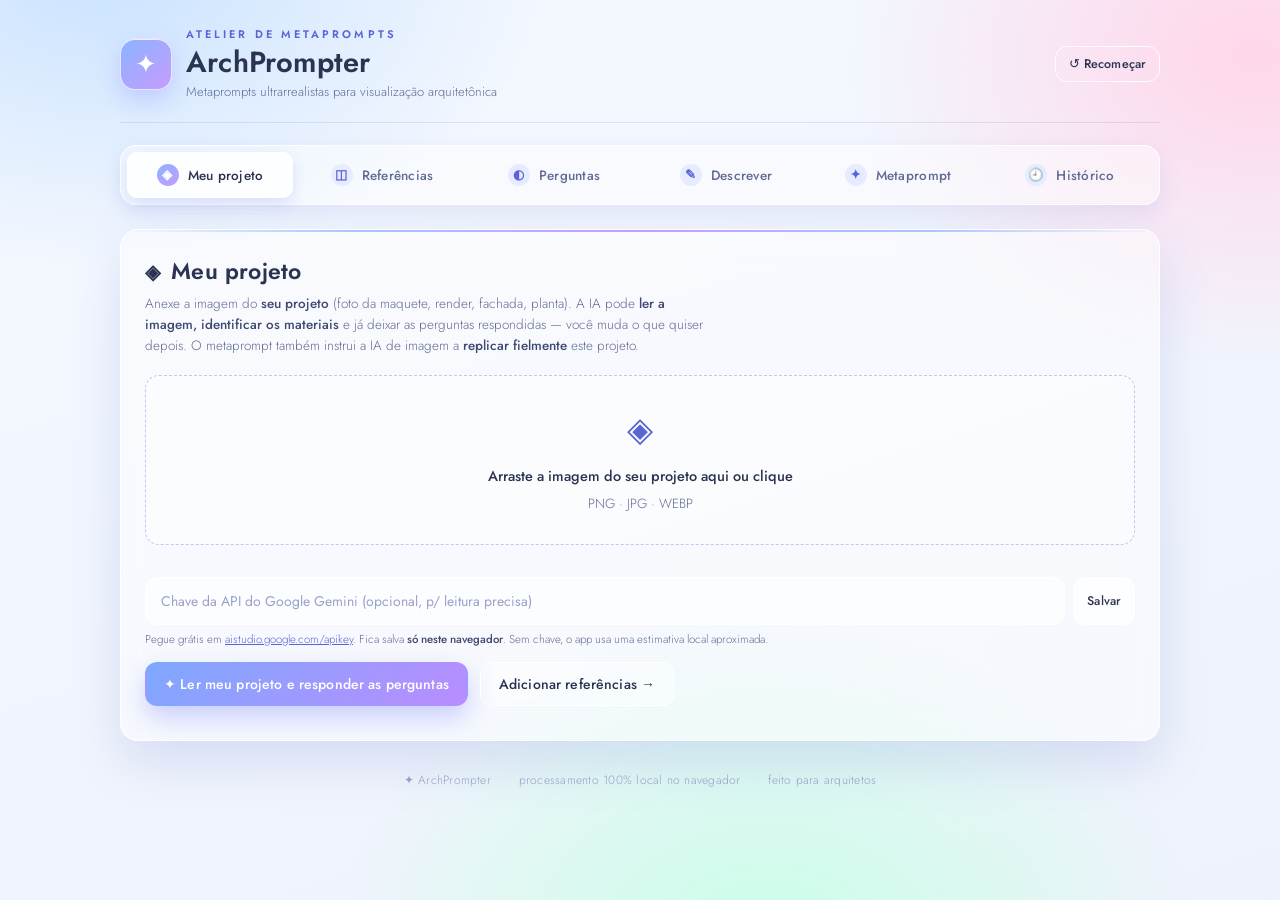
==== commit 5a860320: "ArchPrompter: novo layout futurista 'Aurora Glass' (tons claros) Re-skin completo do tema: fundo de " ====
--- a/archrender/index.html
+++ b/archrender/index.html
@@ -11,16 +11,17 @@
 <link href="https://fonts.googleapis.com/css2?family=Cormorant+Garamond:ital,wght@0,500;0,600;0,700;1,500&family=Jost:wght@300;400;500;600&display=swap" rel="stylesheet" />
 <style>
 :root{
-  --bg:#f4f1ea; --bg-2:#efeadf; --paper:#fbf9f4; --paper-2:#f6f2e9;
-  --ink:#26221b; --ink-soft:#4a4438; --muted:#938a78; --faint:#b7ad98;
-  --gold:#b08d57; --gold-deep:#96703c; --gold-soft:#d9c39a;
-  --line:#e6ddca; --line-2:#ddd2ba;
-  --ok:#5c7a55; --bad:#a8574f;
-  --radius:16px;
-  --serif:"Cormorant Garamond", Georgia, "Times New Roman", serif;
+  --bg:#eef2fb; --bg-2:#e9eefb; --paper:rgba(255,255,255,.44); --paper-2:rgba(255,255,255,.62);
+  --ink:#2a3350; --ink-soft:#3f4a72; --muted:#616c94; --faint:#98a2c8;
+  --gold:#7e8dff; --gold-deep:#5b64d6; --gold-soft:#cdd6ff;
+  --acc2:#b98cff;
+  --line:rgba(150,165,222,.28); --line-2:rgba(255,255,255,.85);
+  --ok:#3f9a86; --bad:#c4607f;
+  --radius:18px;
+  --serif:"Jost", -apple-system, BlinkMacSystemFont, "Segoe UI", Roboto, Helvetica, Arial, sans-serif;
   --sans:"Jost", -apple-system, BlinkMacSystemFont, "Segoe UI", Roboto, Helvetica, Arial, sans-serif;
-  --shadow:0 18px 50px rgba(120,100,60,.12);
-  --shadow-sm:0 6px 20px rgba(120,100,60,.10);
+  --shadow:0 22px 50px rgba(110,130,210,.20);
+  --shadow-sm:0 8px 22px rgba(110,130,210,.14);
 }
 *{box-sizing:border-box}
 html,body{margin:0;padding:0}
@@ -28,11 +29,13 @@
   font-family:var(--sans); color:var(--ink); min-height:100vh; -webkit-font-smoothing:antialiased;
   line-height:1.55; font-weight:400;
   background:
-    radial-gradient(1100px 620px at 88% -12%, #fbf6ea 0%, transparent 58%),
-    radial-gradient(900px 560px at -8% 8%, #f6efe0 0%, transparent 55%),
-    var(--bg);
-}
-::selection{background:var(--gold-soft);color:#2a2418}
+    radial-gradient(680px 460px at 8% -4%, #c9e2ff 0%, transparent 66%),
+    radial-gradient(620px 480px at 98% 6%, #ffd6ea 0%, transparent 66%),
+    radial-gradient(680px 560px at 60% 108%, #c7ffe6 0%, transparent 64%),
+    linear-gradient(162deg,#f4f8ff,#eef2fb);
+  background-attachment:fixed;
+}
+::selection{background:#d7ccff;color:#22305c}
 a{color:var(--gold-deep)}
 .wrap{max-width:1080px;margin:0 auto;padding:26px 20px 90px}
 
@@ -41,61 +44,61 @@
   padding-bottom:20px;margin-bottom:22px;border-bottom:1px solid var(--line)}
 .brand{display:flex;align-items:center;gap:14px}
 .brand-mark{
-  width:52px;height:52px;border-radius:14px;display:grid;place-items:center;font-size:26px;flex:none;
-  background:linear-gradient(150deg,#f7edd8,#e7cfa0);color:var(--gold-deep);
-  border:1px solid var(--gold-soft);box-shadow:inset 0 1px 0 #fff8ec, 0 8px 22px rgba(176,141,87,.20)
-}
-.brand h1{font-family:var(--serif);font-weight:600;font-size:29px;margin:0;letter-spacing:.4px;line-height:1}
-.brand .kick{font-size:11px;letter-spacing:.28em;text-transform:uppercase;color:var(--gold-deep);margin:0 0 5px;font-weight:500}
+  width:52px;height:52px;border-radius:15px;display:grid;place-items:center;font-size:26px;flex:none;color:#fff;
+  background:linear-gradient(140deg,#8ab4ff,#c79bff);
+  border:1px solid rgba(255,255,255,.7);box-shadow:inset 0 1px 0 rgba(255,255,255,.8), 0 10px 24px rgba(150,160,255,.42)
+}
+.brand h1{font-family:var(--serif);font-weight:600;font-size:29px;margin:0;letter-spacing:.2px;line-height:1}
+.brand .kick{font-size:11px;letter-spacing:.28em;text-transform:uppercase;color:var(--gold-deep);margin:0 0 5px;font-weight:600}
 .brand p{margin:5px 0 0;font-size:13px;color:var(--muted);font-weight:300}
 .top-actions{display:flex;gap:10px;flex-wrap:wrap}
 
 /* Tabs */
-.modebar{display:flex;gap:6px;background:var(--paper);border:1px solid var(--line-2);border-radius:14px;
-  padding:6px;margin-bottom:24px;box-shadow:var(--shadow-sm);flex-wrap:wrap}
-.modebar button{flex:1;min-width:120px;border:0;background:transparent;color:var(--muted);padding:12px 10px;border-radius:10px;
+.modebar{display:flex;gap:6px;background:var(--paper);border:1px solid var(--line-2);border-radius:16px;
+  padding:6px;margin-bottom:24px;box-shadow:var(--shadow-sm);flex-wrap:wrap;-webkit-backdrop-filter:blur(10px);backdrop-filter:blur(10px)}
+.modebar button{flex:1;min-width:120px;border:0;background:transparent;color:var(--muted);padding:12px 10px;border-radius:11px;
   font-family:var(--sans);font-weight:500;font-size:13.5px;cursor:pointer;transition:.18s;letter-spacing:.02em;
   display:flex;align-items:center;justify-content:center;gap:9px}
 .modebar button .n{display:grid;place-items:center;width:22px;height:22px;border-radius:50%;
-  background:#eadfc8;color:var(--gold-deep);font-family:var(--serif);font-weight:700;font-size:13px;flex:none}
+  background:#e6ebff;color:var(--gold-deep);font-family:var(--sans);font-weight:700;font-size:12.5px;flex:none}
 .modebar button:hover{color:var(--ink-soft)}
-.modebar button.active{background:linear-gradient(150deg,#fffdf8,#f4ead4);color:var(--ink);
-  box-shadow:inset 0 0 0 1px var(--gold-soft), 0 4px 14px rgba(176,141,87,.15)}
-.modebar button.active .n{background:linear-gradient(150deg,#c79c5f,#a97e40);color:#fff}
+.modebar button.active{background:rgba(255,255,255,.82);color:var(--ink);
+  box-shadow:inset 0 0 0 1px rgba(255,255,255,.9), 0 6px 16px rgba(140,155,235,.28)}
+.modebar button.active .n{background:linear-gradient(140deg,#8ab4ff,#c79bff);color:#fff}
 
 /* Panels */
 .panel{background:var(--paper);border:1px solid var(--line-2);border-radius:var(--radius);padding:24px;margin-bottom:18px;
-  box-shadow:var(--shadow);position:relative;overflow:hidden}
+  box-shadow:var(--shadow);position:relative;overflow:hidden;-webkit-backdrop-filter:blur(12px);backdrop-filter:blur(12px)}
 .panel::before{content:"";position:absolute;top:0;left:0;right:0;height:2px;
-  background:linear-gradient(90deg,transparent,var(--gold-soft) 20%,var(--gold) 50%,var(--gold-soft) 80%,transparent)}
-.panel h2{font-family:var(--serif);font-weight:600;font-size:23px;margin:0 0 4px;display:flex;align-items:center;gap:11px;letter-spacing:.3px}
+  background:linear-gradient(90deg,transparent,#a9c6ff 22%,#c79bff 50%,#a9c6ff 78%,transparent)}
+.panel h2{font-family:var(--serif);font-weight:600;font-size:23px;margin:0 0 4px;display:flex;align-items:center;gap:11px;letter-spacing:.2px}
 .panel h2 .ic{font-size:20px}
 .panel .hint{color:var(--muted);font-size:13.5px;margin:0 0 18px;font-weight:300;max-width:70ch}
 .panel .hint strong{color:var(--ink-soft);font-weight:500}
 
 /* Dropzone */
-.drop{border:1.5px dashed var(--line-2);border-radius:14px;padding:28px 20px;text-align:center;cursor:pointer;
-  transition:.18s;background:linear-gradient(180deg,#fdfbf6,#f7f1e6)}
-.drop:hover,.drop.over{border-color:var(--gold);background:#fbf4e6}
+.drop{border:1.5px dashed rgba(140,158,220,.55);border-radius:14px;padding:28px 20px;text-align:center;cursor:pointer;
+  transition:.18s;background:rgba(255,255,255,.4)}
+.drop:hover,.drop.over{border-color:var(--gold);background:rgba(255,255,255,.7)}
 .drop .big{font-size:34px;color:var(--gold-deep)}
 .drop p{margin:9px 0 3px;font-weight:500;font-size:14.5px}
 .drop small{color:var(--muted);font-weight:300}
 .thumbs{display:grid;grid-template-columns:repeat(auto-fill,minmax(120px,1fr));gap:12px;margin-top:16px}
-.thumb{position:relative;border-radius:12px;overflow:hidden;border:1px solid var(--line-2);aspect-ratio:1;background:#efe8d8;box-shadow:var(--shadow-sm)}
+.thumb{position:relative;border-radius:12px;overflow:hidden;border:1px solid var(--line-2);aspect-ratio:1;background:#e4ebfb;box-shadow:var(--shadow-sm)}
 .thumb img{width:100%;height:100%;object-fit:cover;display:block}
 .thumb .rm{position:absolute;top:6px;right:6px;width:26px;height:26px;border:0;border-radius:50%;
-  background:#fffdf8cc;color:var(--bad);font-size:15px;line-height:1;cursor:pointer;display:grid;place-items:center;box-shadow:var(--shadow-sm)}
+  background:rgba(255,255,255,.85);color:var(--bad);font-size:15px;line-height:1;cursor:pointer;display:grid;place-items:center;box-shadow:var(--shadow-sm)}
 .thumb select{position:absolute;left:0;right:0;bottom:0;border:0;color:#fff;background:linear-gradient(0deg,#000a,#0000);
   width:100%;font-size:11px;padding:6px;font-family:var(--sans)}
-.refnote{margin-top:14px;background:#f7f1e4;border:1px solid var(--line-2);border-radius:12px;padding:12px 15px;
+.refnote{margin-top:14px;background:rgba(230,238,255,.6);border:1px solid var(--line-2);border-radius:12px;padding:12px 15px;
   font-size:12.5px;color:var(--ink-soft);display:flex;gap:10px}
 .refnote .ic{color:var(--gold-deep);font-size:16px}
 .keyrow{display:flex;gap:8px;margin:16px 0 6px}
 .keyrow input{flex:1}
 .keyhelp{display:block;color:var(--muted);font-size:11.5px;font-weight:300;line-height:1.5}
 .keyhelp strong{color:var(--ink-soft);font-weight:500}
-.ai-summary{background:linear-gradient(180deg,#fffdf7,#f6ecd6);border:1px solid var(--gold-soft);border-radius:12px;padding:15px 17px;margin-bottom:20px}
-.ai-summary .ttl{font-family:var(--sans);font-size:10.5px;letter-spacing:.2em;text-transform:uppercase;color:var(--gold-deep);font-weight:600;margin-bottom:9px;display:flex;align-items:center;gap:7px}
+.ai-summary{background:linear-gradient(180deg,rgba(255,255,255,.7),rgba(224,233,255,.55));border:1px solid var(--gold-soft);border-radius:12px;padding:15px 17px;margin-bottom:20px}
+.ai-summary .ttl{font-family:var(--sans);font-size:10.5px;letter-spacing:.2em;text-transform:uppercase;color:var(--gold-deep);font-weight:700;margin-bottom:9px;display:flex;align-items:center;gap:7px}
 .ai-summary dl{margin:0;display:grid;grid-template-columns:auto 1fr;gap:5px 12px}
 .ai-summary dt{font-size:12px;color:var(--muted);font-weight:500}
 .ai-summary dd{margin:0;font-size:13px;color:var(--ink)}
@@ -104,22 +107,23 @@
 /* Question groups */
 .group{margin-bottom:24px;padding-bottom:22px;border-bottom:1px solid var(--line)}
 .group:last-child{margin-bottom:0;padding-bottom:0;border-bottom:0}
-.group .gtitle{font-family:var(--serif);font-size:20px;font-weight:600;margin:0 0 3px;display:flex;align-items:baseline;gap:11px;letter-spacing:.3px}
-.group .gtitle .badge{font-family:var(--sans);font-size:9.5px;font-weight:600;letter-spacing:.22em;text-transform:uppercase;
-  color:var(--gold-deep);background:#f2e7d0;border:1px solid var(--gold-soft);padding:3px 9px;border-radius:20px}
+.group .gtitle{font-family:var(--serif);font-size:19px;font-weight:600;margin:0 0 3px;display:flex;align-items:baseline;gap:11px;letter-spacing:.2px}
+.group .gtitle .badge{font-family:var(--sans);font-size:9.5px;font-weight:700;letter-spacing:.22em;text-transform:uppercase;
+  color:var(--gold-deep);background:rgba(232,237,255,.9);border:1px solid var(--gold-soft);padding:3px 9px;border-radius:20px}
 .group .gsub{color:var(--muted);font-size:12.5px;margin:0 0 13px;font-weight:300}
 .chips{display:flex;flex-wrap:wrap;gap:9px}
 .chip{
-  border:1px solid var(--line-2);background:#fdfbf6;color:var(--ink-soft);
-  padding:9px 15px;border-radius:24px;font-size:13.5px;cursor:pointer;transition:.14s;user-select:none;font-weight:400
+  border:1px solid rgba(255,255,255,.85);background:rgba(255,255,255,.55);color:var(--ink-soft);
+  padding:9px 15px;border-radius:24px;font-size:13.5px;cursor:pointer;transition:.14s;user-select:none;font-weight:400;
+  -webkit-backdrop-filter:blur(4px);backdrop-filter:blur(4px)
 }
 .chip:hover{border-color:var(--gold);color:var(--ink);transform:translateY(-1px);box-shadow:var(--shadow-sm)}
-.chip.on{background:linear-gradient(150deg,#f7ecd6,#eeddba);border-color:var(--gold);color:var(--gold-deep);
-  font-weight:500;box-shadow:inset 0 0 0 1px var(--gold)}
+.chip.on{background:linear-gradient(140deg,#a9c6ff,#d7b6ff);border-color:#fff;color:#22305c;
+  font-weight:600;box-shadow:0 6px 16px rgba(150,160,255,.35)}
 
 /* Inputs */
 textarea,input[type=text],input[type=password]{
-  width:100%;background:#fdfbf6;border:1px solid var(--line-2);color:var(--ink);
+  width:100%;background:rgba(255,255,255,.6);border:1px solid var(--line-2);color:var(--ink);
   padding:13px 15px;border-radius:12px;font-size:14px;resize:vertical;font-family:var(--sans)
 }
 textarea::placeholder,input::placeholder{color:var(--faint)}
@@ -128,16 +132,17 @@
 .free label{display:block;font-size:11px;color:var(--muted);margin-bottom:5px;font-weight:500;letter-spacing:.04em;text-transform:uppercase}
 
 /* Buttons */
-.btn{border:1px solid var(--line-2);background:#fdfbf6;color:var(--ink);padding:11px 18px;border-radius:12px;
-  font-family:var(--sans);font-weight:500;font-size:14px;cursor:pointer;transition:.16s;display:inline-flex;align-items:center;gap:8px;letter-spacing:.01em}
+.btn{border:1px solid var(--line-2);background:rgba(255,255,255,.62);color:var(--ink);padding:11px 18px;border-radius:12px;
+  font-family:var(--sans);font-weight:500;font-size:14px;cursor:pointer;transition:.16s;display:inline-flex;align-items:center;gap:8px;letter-spacing:.01em;
+  -webkit-backdrop-filter:blur(6px);backdrop-filter:blur(6px)}
 .btn:hover{border-color:var(--gold);box-shadow:var(--shadow-sm)}
-.btn.primary{background:linear-gradient(150deg,#c79c5f,#a3773c);border-color:transparent;color:#fff8ec;
-  box-shadow:0 10px 26px rgba(150,112,60,.28)}
+.btn.primary{background:linear-gradient(140deg,#7ea8ff,#b98cff);border-color:transparent;color:#fff;
+  box-shadow:0 12px 26px rgba(140,150,255,.42)}
 .btn.primary:hover{filter:brightness(1.05)}
 .btn.ghost{background:transparent}
 .btn.sm{padding:8px 13px;font-size:12.5px}
 .btn:disabled{opacity:.5;cursor:not-allowed}
-.btn.rec{background:linear-gradient(150deg,#c96a5f,#a8574f);border-color:transparent;color:#fff}
+.btn.rec{background:linear-gradient(140deg,#f58bb0,#d15f8a);border-color:transparent;color:#fff}
 .btn.rec #mic-ic{animation:recpulse 1.1s ease-in-out infinite}
 @keyframes recpulse{0%,100%{opacity:.35}50%{opacity:1}}
 .actionbar{display:flex;gap:12px;flex-wrap:wrap;align-items:center;margin-top:8px}
@@ -146,40 +151,41 @@
 .out-block{margin-bottom:18px}
 .out-head{display:flex;align-items:center;justify-content:space-between;gap:10px;margin-bottom:8px}
 .out-head h3{font-family:var(--sans);font-size:11px;letter-spacing:.2em;text-transform:uppercase;margin:0;color:var(--muted);
-  display:flex;align-items:center;gap:9px;font-weight:600}
+  display:flex;align-items:center;gap:9px;font-weight:700}
 .out-head h3 .dot{width:8px;height:8px;border-radius:50%}
 pre.code{
-  background:#fbf7ee;border:1px solid var(--line-2);border-radius:12px;padding:16px;margin:0;
+  background:rgba(255,255,255,.55);border:1px solid var(--line-2);border-radius:12px;padding:16px;margin:0;
   white-space:pre-wrap;word-break:break-word;font-family:ui-monospace,"SF Mono",Menlo,Consolas,monospace;
-  font-size:13px;line-height:1.6;color:#37312a;max-height:420px;overflow:auto
-}
-pre.metaprompt{background:linear-gradient(180deg,#fffdf8,#faf4e6);border-color:var(--gold-soft);
-  font-family:var(--sans);font-size:14px;line-height:1.68;color:#332e26}
+  font-size:13px;line-height:1.6;color:#333a52;max-height:420px;overflow:auto
+}
+pre.metaprompt{background:linear-gradient(180deg,rgba(255,255,255,.78),rgba(226,235,255,.6));border-color:var(--gold-soft);
+  font-family:var(--sans);font-size:14px;line-height:1.68;color:#2c3352}
 textarea.code{display:block;width:100%;resize:vertical;min-height:180px;
-  font-family:ui-monospace,"SF Mono",Menlo,Consolas,monospace;background:#fbf7ee;border:1px solid var(--line-2);
-  border-radius:12px;padding:16px;font-size:13px;line-height:1.6;color:#37312a}
+  font-family:ui-monospace,"SF Mono",Menlo,Consolas,monospace;background:rgba(255,255,255,.6);border:1px solid var(--line-2);
+  border-radius:12px;padding:16px;font-size:13px;line-height:1.6;color:#333a52}
 textarea.metaprompt{font-family:var(--sans);font-size:14.5px;line-height:1.7;min-height:300px;
-  background:linear-gradient(180deg,#fffdf8,#faf4e6);border-color:var(--gold-soft);color:#332e26}
-.rational{background:#faf5ea;border:1px solid var(--line-2);border-radius:12px;padding:17px;font-size:13.5px;color:var(--ink-soft);font-weight:300}
+  background:linear-gradient(180deg,rgba(255,255,255,.82),rgba(226,235,255,.62));border-color:var(--gold-soft);color:#2c3352}
+.rational{background:rgba(232,240,255,.5);border:1px solid var(--line-2);border-radius:12px;padding:17px;font-size:13.5px;color:var(--ink-soft);font-weight:300}
 .rational strong{color:var(--gold-deep);font-weight:600}
 .rational ul{margin:9px 0 0;padding-left:18px}
 .rational li{margin:5px 0}
 
 /* misc */
 .toast{position:fixed;bottom:24px;left:50%;transform:translateX(-50%) translateY(20px);
-  background:#fffdf8;border:1px solid var(--gold);color:var(--ink);padding:12px 20px;border-radius:12px;
-  box-shadow:var(--shadow);opacity:0;transition:.25s;pointer-events:none;z-index:60;font-size:14px;font-weight:500}
+  background:rgba(255,255,255,.9);border:1px solid var(--gold);color:var(--ink);padding:12px 20px;border-radius:12px;
+  box-shadow:var(--shadow);opacity:0;transition:.25s;pointer-events:none;z-index:60;font-size:14px;font-weight:500;
+  -webkit-backdrop-filter:blur(8px);backdrop-filter:blur(8px)}
 .toast.show{opacity:1;transform:translateX(-50%) translateY(0)}
 .footnote{color:var(--faint);font-size:12px;text-align:center;margin-top:30px;font-weight:300;letter-spacing:.02em}
 .footnote .div{color:var(--gold-soft);margin:0 8px}
 .hidden{display:none!important}
-.warnbox{background:#fbf1de;border:1px solid var(--gold);border-radius:12px;padding:13px 16px;font-size:13px;
-  color:var(--gold-deep);margin-bottom:16px;display:flex;gap:11px}
+.warnbox{background:rgba(255,238,246,.7);border:1px solid #e6a9c4;border-radius:12px;padding:13px 16px;font-size:13px;
+  color:#a24f74;margin-bottom:16px;display:flex;gap:11px}
 .warnbox .ic{font-size:17px}
-.count-pill{font-size:12px;color:var(--muted);background:#f2e7d0;border:1px solid var(--gold-soft);padding:4px 12px;border-radius:16px;font-weight:500}
+.count-pill{font-size:12px;color:var(--gold-deep);background:rgba(232,237,255,.85);border:1px solid var(--gold-soft);padding:4px 12px;border-radius:16px;font-weight:500}
 .hist-empty{color:var(--muted);font-size:13.5px;font-weight:300;padding:14px 2px}
-.hist-item{display:flex;gap:14px;background:#fbf7ee;border:1px solid var(--line-2);border-radius:13px;padding:13px;margin-bottom:12px}
-.hist-thumb{width:88px;height:88px;flex:none;border-radius:10px;overflow:hidden;background:#efe8d8;border:1px solid var(--line-2);display:grid;place-items:center;color:var(--faint);font-size:22px}
+.hist-item{display:flex;gap:14px;background:rgba(255,255,255,.5);border:1px solid var(--line-2);border-radius:14px;padding:13px;margin-bottom:12px;-webkit-backdrop-filter:blur(6px);backdrop-filter:blur(6px)}
+.hist-thumb{width:88px;height:88px;flex:none;border-radius:10px;overflow:hidden;background:#e4ebfb;border:1px solid var(--line-2);display:grid;place-items:center;color:var(--faint);font-size:22px}
 .hist-thumb img{width:100%;height:100%;object-fit:cover;display:block}
 .hist-body{flex:1;min-width:0}
 .hist-top{display:flex;align-items:baseline;justify-content:space-between;gap:8px;flex-wrap:wrap;margin-bottom:5px}
@@ -320,9 +326,17 @@
   <section id="mode-output" class="mode hidden">
     <div class="panel">
       <h2><span class="ic">✦</span> Seu metaprompt</h2>
-      <p class="hint">Estruturado em <strong>5 pilares de um prompt perfeito</strong> — <strong>1) Input arquitetônico · 2) Câmera e composição · 3) Sistema de luz · 4) Materiais e texturas · 5) Vida e atmosfera</strong>. Em <strong>português</strong> e <strong>editável</strong>: ajuste o texto por seção. Quando terminar, clique em <strong>Traduzir para inglês</strong> e cole na IA (anexe as imagens junto).</p>
+      <p class="hint">Começa com a <strong>Instrução padrão (ordem)</strong> — que obriga a IA a seguir o prompt à risca, replicar fielmente a imagem anexada e obedecer 100% ao negative prompt. Em seguida, o prompt em <strong>5 pilares</strong> (input arquitetônico · câmera · luz · materiais · vida/atmosfera), em <strong>português e editável</strong>. Ajuste, clique em <strong>Traduzir para inglês</strong> e cole na IA (no Google Flow, use <strong>Copiar tudo</strong>).</p>
 
       <div id="warn-slot"></div>
+
+      <div class="out-block" id="order-block">
+        <div class="out-head">
+          <h3><span class="dot" style="background:var(--gold-deep)"></span> Instrução padrão (ordem) <span style="text-transform:none;letter-spacing:0;font-weight:400">— cole no topo</span></h3>
+          <button class="btn sm" data-copy="order">⧉ Copiar</button>
+        </div>
+        <textarea class="code" id="out-order" spellcheck="false"></textarea>
+      </div>
 
       <div class="out-block">
         <div class="out-head">
@@ -832,6 +846,7 @@
     title:"Onde você vai gerar a imagem?", sub:"Ajusta o formato do metaprompt e os parâmetros.",
     options:[
       {id:"nano", pt:"Nano Banana (Gemini)", en:"Nano Banana", k:["nano banana","nano-banana","nanobanana","nano","banana","gemini","google gemini","gemini image","gemini 2.5"]},
+      {id:"flow", pt:"Google Flow (Veo / Imagen)", en:"Google Flow", k:["google flow","flow","veo","veo 3","imagen flow"]},
       {id:"mj", pt:"Midjourney v6", en:"Midjourney", k:["midjourney","mj"]},
       {id:"sd", pt:"Stable Diffusion", en:"Stable Diffusion", k:["stable diffusion","sd","automatic1111","comfyui","flux"]},
       {id:"dalle", pt:"DALL·E 3 / ChatGPT", en:"DALL-E 3", k:["dalle","dall-e","chatgpt","openai"]},
@@ -1098,6 +1113,16 @@
     <div class="foot">Cada item já foi escrito no campo livre da pergunta correspondente e entra no metaprompt. Ajuste qualquer resposta como quiser.</div>`;
   box.classList.remove("hidden");
 }
+function apiErrMsg(e){
+  const m=String((e&&e.message)||e||"");
+  if(/HTTP 429|RESOURCE_EXHAUSTED|quota/i.test(m))
+    return `Cota do Gemini excedida (429). A chave gratuita tem limite <strong>por minuto</strong> e <strong>por dia</strong>. Espere ~1 minuto e tente de novo; se persistir, você atingiu o limite diário — tente mais tarde, gere uma nova chave em <a href="https://aistudio.google.com/apikey" target="_blank" rel="noopener">aistudio.google.com/apikey</a> ou ative faturamento no Google.`;
+  if(/HTTP 403|PERMISSION_DENIED|API_KEY_INVALID/i.test(m))
+    return `Acesso negado (403) — verifique se a chave é válida e se a API "Generative Language" está ativada em <a href="https://aistudio.google.com/apikey" target="_blank" rel="noopener">aistudio.google.com/apikey</a>.`;
+  if(/HTTP 400/i.test(m)) return "Requisição inválida (400) — confira a chave do Gemini.";
+  if(/Failed to fetch|NetworkError|ERR_/i.test(m)) return "Sem conexão com o Gemini — verifique a internet.";
+  return "A IA não respondeu: "+m.slice(0,120);
+}
 let analyzing=false;
 async function analyzeProject(){
   if(analyzing)return;
@@ -1127,9 +1152,9 @@
     try{
       const obj=await localEstimate(rec); const n=applyAnswers(obj); setAspectFromDims(rec.w,rec.h);
       renderGroups(); updateCount(); setMode("guided");
-      hint.innerHTML=`⚠ A IA não respondeu (${String(e.message||e).slice(0,90)}). Usei uma estimativa local — confira sua chave em <a href="https://aistudio.google.com/apikey" target="_blank" rel="noopener">aistudio.google.com/apikey</a>.`;
+      hint.innerHTML=`⚠ ${apiErrMsg(e)} Enquanto isso, usei uma estimativa local — você pode ajustar as respostas manualmente.`;
       toast(`Estimativa local: ${n} respostas`);
-    }catch(_){ hint.textContent="Não consegui ler a imagem: "+String(e.message||e); }
+    }catch(_){ hint.innerHTML="⚠ "+apiErrMsg(e); }
   }finally{
     analyzing=false; btn.disabled=false; btn.textContent="✦ Ler meu projeto e responder as perguntas";
   }
@@ -1370,7 +1395,7 @@
 }
 
 const SD_LIKE=["sd","flux","sdxl","sd3"];
-const NARR_MODELS=["nano","dalle","firefly","leonardo","ideogram","krea","recraft","freepik","imagen"];
+const NARR_MODELS=["nano","dalle","flow","firefly","leonardo","ideogram","krea","recraft","freepik","imagen"];
 const ENGINE_MODELS=["ue5","vray","octane","twinmotion","d5","lumion","enscape","blender"];
 function buildPrompt(){
   const model=state.sel.model||"nano";
@@ -1385,6 +1410,8 @@
       params=`Onde colar: Google AI Studio ou app Gemini → modelo de imagem "Nano Banana" (Gemini 2.5 Flash Image).\n1. Cole o metaprompt acima.\n2. Se você tem imagens de referência, ANEXE elas junto na mesma mensagem — o Nano Banana usa as imagens para reproduzir seu projeto.\n3. Peça explicitamente a proporção ${ar}.`;
     } else if(model==="dalle"){
       params=`Onde colar: ChatGPT (DALL·E 3) ou Bing Image Creator.\n1. Cole o metaprompt acima.\n2. Anexe as imagens de referência quando possível.\n3. Proporção sugerida: ${ar}. O DALL·E responde melhor a linguagem descritiva.`;
+    } else if(model==="flow"){
+      params=`Onde colar: Google Flow → campo de prompt.\n1. Como o Flow tem UM só campo de texto, use "⧉ Copiar tudo": ele junta a INSTRUÇÃO PADRÃO (ordem) + o prompt + o NEGATIVE PROMPT já como "não incluir".\n2. Anexe a imagem do seu projeto como referência (frames/ingredientes).\n3. Peça a proporção ${ar}.\nDica: traduza para inglês antes de colar (o Veo/Imagen respondem melhor em inglês).`;
     } else {
       params=`Onde colar: ${toolName}.\n1. Cole o metaprompt acima (linguagem descritiva).\n2. Anexe as imagens de referência quando a ferramenta permitir.\n3. Proporção sugerida: ${ar}.`;
     }
@@ -1407,7 +1434,7 @@
     params=`Use o texto acima como descritivo de cena, materiais e luz para montar o setup em ${toolName}.\nSaída: 8K, proporção ${ar}.\nCâmera física (ISO/obturador/abertura reais) · tone mapping filmic/AgX · eleve o sampling até a GI ficar limpa (denoise no fim).`;
   }
   // Negative prompt sempre presente e separado (após o prompt), para todos os motores
-  neg=negativeList().join(", ");
+  neg="NEGATIVE PROMPT: "+negativeList().join(", ");
   negVisible=true;
   return {prompt,neg,params,negVisible,paramsVisible,label,ar,model};
 }
@@ -1446,12 +1473,37 @@
   return warnHtml+`<ul>${bits.map(b=>`<li>${b}</li>`).join("")}</ul>`;
 }
 
+function buildOrder(){
+  const hasImg=state.project.length>0;
+  return [
+    "ORDEM — SIGA À RISCA:",
+    "1) Cumpra este prompt integralmente, sem adicionar, remover ou reinterpretar nada.",
+    hasImg
+      ? "2) Reproduza FIELMENTE a imagem de referência anexada — mesma geometria, volumetria, aberturas, materiais e cores exatas; não redesenhe nem reinvente o edifício."
+      : "2) Respeite integralmente a descrição do projeto, sem inventar elementos não citados.",
+    "3) OBEDEÇA 100% AO NEGATIVE PROMPT: nenhum item listado nele pode aparecer na imagem, em hipótese alguma.",
+    "4) Gere uma única imagem fotorrealista de arquitetura, exatamente conforme o descrito a seguir."
+  ].join("\n");
+}
+function buildOrderEN(){
+  const hasImg=state.project.length>0;
+  return [
+    "ORDER — FOLLOW STRICTLY:",
+    "1) Execute this prompt in full, without adding, removing or reinterpreting anything.",
+    hasImg
+      ? "2) Faithfully reproduce the attached reference image — same geometry, massing, openings, materials and exact colors; do not redesign or reinvent the building."
+      : "2) Fully respect the project description; do not invent elements that are not mentioned.",
+    "3) OBEY THE NEGATIVE PROMPT 100%: none of the listed items may appear in the image under any circumstance.",
+    "4) Generate a single photorealistic architectural image, exactly as described below."
+  ].join("\n");
+}
 function generate(){
   const anySel=GROUPS.some(g=>{const s=state.sel[g.id];return Array.isArray(s)?s.length:s;});
   const anyFree=Object.values(state.free).some(v=>v&&v.trim());
   if(!anySel&&!anyFree){toast("Selecione ao menos uma opção 🙂");return;}
   if(!state.sel.model)state.sel.model="nano";
   const b=buildPrompt();
+  $("#out-order").value=buildOrder();
   $("#out-prompt").value=b.prompt;
   $("#prompt-label").textContent=b.label;
   $("#out-neg").value=b.neg;
@@ -1559,23 +1611,26 @@
     }
     if(!out)throw lastErr||new Error("tradução vazia");
     ta.value=out;
-    note.textContent="✓ Traduzido para inglês. Você pode editar e copiar. (Gere de novo para voltar ao português.)";
+    const ob=$("#out-order"); if(ob&&ob.value.trim()) ob.value=buildOrderEN();
+    note.textContent="✓ Traduzido para inglês (instrução + prompt). Você pode editar e copiar. (Gere de novo para voltar ao português.)";
     toast("Traduzido para inglês ✓");
-  }catch(e){ note.textContent="Não consegui traduzir: "+String(e.message||e).slice(0,150); }
+  }catch(e){ note.innerHTML="⚠ "+apiErrMsg(e)+" (seu texto em português foi mantido — você pode traduzir no Google Tradutor).";  }
   finally{ translating=false; btn.disabled=false; btn.textContent=old; }
 }
 
 /* ---- Copy ---- */
 function copyText(kind){
   let txt="";
-  if(kind==="prompt")txt=$("#out-prompt").value;
+  if(kind==="order")txt=$("#out-order").value;
+  else if(kind==="prompt")txt=$("#out-prompt").value;
   else if(kind==="neg")txt=$("#out-neg").value;
   else if(kind==="params")txt=$("#out-params").textContent;
   else if(kind==="all"){
+    const o=$("#out-order").value?`${$("#out-order").value}\n\n`:"";
     const p=$("#out-prompt").value;
-    const n=$("#neg-block").classList.contains("hidden")?"":`\n\n— NEGATIVE PROMPT —\n${$("#out-neg").value}`;
+    const n=$("#neg-block").classList.contains("hidden")?"":`\n\n${$("#out-neg").value}`;
     const pa=$("#params-block").classList.contains("hidden")?"":`\n\n— COMO USAR —\n${$("#out-params").textContent}`;
-    txt=`${p}${n}${pa}`;
+    txt=`${o}${p}${n}${pa}`;
   }
   navigator.clipboard?.writeText(txt).then(()=>toast("Copiado ✓")).catch(()=>{
     const ta=document.createElement("textarea");ta.value=txt;document.body.appendChild(ta);ta.select();document.execCommand("copy");ta.remove();toast("Copiado ✓");
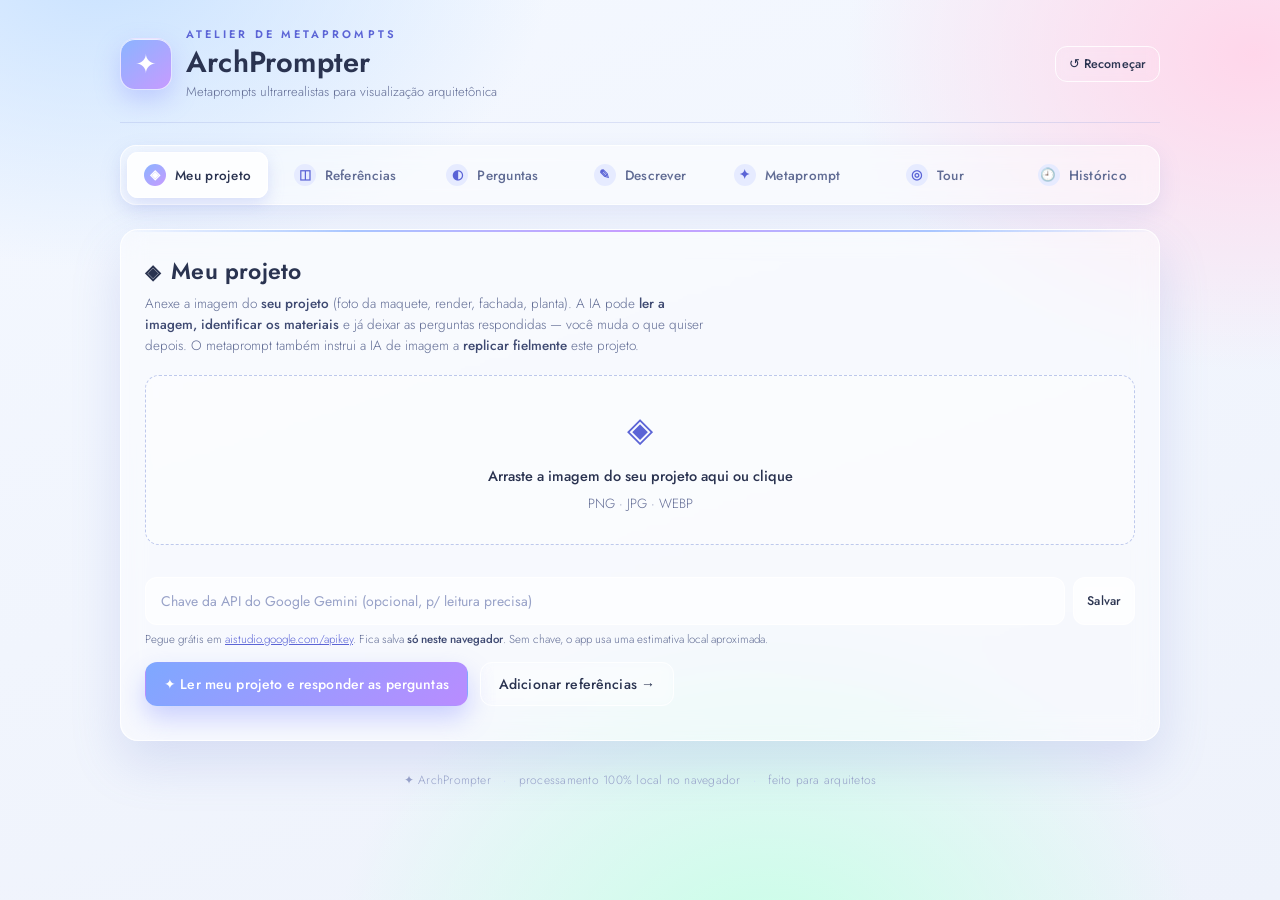
==== commit 4366ca7d: "Add "Tour Virtual" tab to ArchPrompter Adds a virtual tour tab that stitches flat renders into a nav" ====
--- a/archrender/index.html
+++ b/archrender/index.html
@@ -219,6 +219,106 @@
 .spin{display:inline-block;width:16px;height:16px;border:2px solid rgba(64,45,16,.35);border-top-color:#402d10;border-radius:50%;animation:spin .8s linear infinite;vertical-align:-3px}
 @keyframes spin{to{transform:rotate(360deg)}}
 @media (max-width:560px){.wrap{padding:18px 13px 76px}.brand h1{font-size:24px}.modebar button span:not(.n){display:none}.modebar button{min-width:0}.panel{padding:18px}.btn-gen{font-size:18px}}
+
+/* ===================== TOUR VIRTUAL ===================== */
+#tour-root{margin-bottom:18px}
+.tour-empty .tour-empty-cta{display:flex;gap:12px;flex-wrap:wrap;margin-top:6px}
+.tour-stage{position:relative;width:100%;height:clamp(360px,68vh,720px);border-radius:var(--radius);overflow:hidden;
+  background:#0e1220;box-shadow:var(--shadow);touch-action:none;-webkit-user-select:none;user-select:none;outline:none}
+.tour-stage:fullscreen{height:100dvh;border-radius:0}
+.tour-stage.loading::after{content:"";position:absolute;top:50%;left:50%;width:34px;height:34px;margin:-17px 0 0 -17px;
+  border:3px solid rgba(255,255,255,.25);border-top-color:#fff;border-radius:50%;animation:spin .8s linear infinite;z-index:5}
+.tour-layer{position:absolute;inset:0;width:100%;height:100%;object-fit:cover;display:block;opacity:0;
+  will-change:opacity,transform;background:#0e1220}
+.tour-imgbox{position:absolute;left:0;top:0;width:100%;height:100%;pointer-events:none;z-index:3}
+/* hotspots */
+.hotspot{position:absolute;transform:translate(-50%,-50%);min-width:46px;min-height:46px;width:46px;height:46px;
+  border-radius:50%;border:1px solid rgba(255,255,255,.65);background:rgba(255,255,255,.16);color:#fff;cursor:pointer;
+  display:grid;place-items:center;pointer-events:auto;-webkit-backdrop-filter:blur(6px);backdrop-filter:blur(6px);
+  box-shadow:0 6px 18px rgba(0,0,0,.35);transition:transform .16s ease, background .16s ease;z-index:4}
+.hotspot .hs-dot{font-size:20px;line-height:1;font-weight:700;transform:translateX(1px)}
+.hotspot.hs-info .hs-dot{transform:none;font-size:19px}
+.hotspot::before{content:"";position:absolute;inset:-6px;border-radius:50%;border:2px solid rgba(255,255,255,.55);
+  animation:hspulse 2.4s ease-out infinite;pointer-events:none}
+.tour-stage-edit .hotspot::before{animation:none}
+.hotspot:hover,.hotspot:focus-visible{transform:translate(-50%,-50%) scale(1.12);background:rgba(255,255,255,.28);z-index:6}
+.hotspot:focus-visible{outline:3px solid #fff;outline-offset:3px}
+.hotspot .hs-label{position:absolute;bottom:130%;left:50%;transform:translateX(-50%) translateY(4px);white-space:nowrap;
+  background:rgba(14,18,32,.86);color:#fff;font-size:12.5px;font-weight:500;padding:5px 10px;border-radius:9px;
+  opacity:0;pointer-events:none;transition:.16s;max-width:220px;overflow:hidden;text-overflow:ellipsis}
+.hotspot:hover .hs-label,.hotspot:focus-visible .hs-label{opacity:1;transform:translateX(-50%) translateY(0)}
+.hotspot.hs-incomplete{border-color:#ff5aa0;background:rgba(255,60,140,.28)}
+.tour-stage-edit .hotspot.hs-selected{outline:3px solid var(--gold-soft);outline-offset:3px;background:rgba(126,168,255,.42)}
+@keyframes hspulse{0%{transform:scale(1);opacity:.7}70%{transform:scale(1.5);opacity:0}100%{opacity:0}}
+/* room name + controls */
+.tour-roomname{position:absolute;top:14px;left:16px;z-index:5;color:#fff;font-family:var(--serif);font-weight:600;
+  font-size:19px;letter-spacing:.3px;text-shadow:0 2px 12px rgba(0,0,0,.6);pointer-events:none}
+.tour-ctrls{position:absolute;bottom:14px;left:50%;transform:translateX(-50%);z-index:7;display:flex;gap:6px;flex-wrap:wrap;
+  justify-content:center;background:rgba(14,18,32,.5);-webkit-backdrop-filter:blur(10px);backdrop-filter:blur(10px);
+  border:1px solid rgba(255,255,255,.16);border-radius:14px;padding:6px;max-width:calc(100% - 24px)}
+.tctl{border:0;background:rgba(255,255,255,.10);color:#fff;font-family:var(--sans);font-size:13px;font-weight:500;
+  padding:9px 13px;border-radius:10px;cursor:pointer;transition:.15s;min-height:40px}
+.tctl:hover{background:rgba(255,255,255,.22)}
+.tctl:focus-visible{outline:2px solid #fff;outline-offset:2px}
+.tctl-edit{background:rgba(126,168,255,.32)}
+.tctl-rooms{position:relative;display:flex}
+.tour-roomlist{position:absolute;bottom:calc(100% + 8px);left:50%;transform:translateX(-50%);min-width:180px;max-height:260px;
+  overflow:auto;background:rgba(14,18,32,.94);-webkit-backdrop-filter:blur(10px);backdrop-filter:blur(10px);
+  border:1px solid rgba(255,255,255,.16);border-radius:12px;padding:6px;display:flex;flex-direction:column;gap:2px;z-index:9}
+.tour-roomlist button{border:0;background:transparent;color:#fff;text-align:left;padding:9px 11px;border-radius:8px;
+  cursor:pointer;font-size:13.5px}
+.tour-roomlist button:hover{background:rgba(255,255,255,.14)}
+.tour-roomlist button.cur{color:var(--gold-soft);font-weight:600}
+.tour-info-balloon{position:absolute;z-index:8;transform:translate(-50%,-115%);max-width:280px;
+  background:rgba(14,18,32,.92);color:#fff;font-size:13.5px;line-height:1.5;padding:11px 14px;border-radius:12px;
+  border:1px solid rgba(255,255,255,.16);box-shadow:0 12px 30px rgba(0,0,0,.4);pointer-events:none}
+/* editor */
+.tour-edit-top{display:flex;justify-content:space-between;align-items:center;gap:12px;flex-wrap:wrap;margin-bottom:14px}
+.tour-title-in{font-family:var(--serif);font-size:20px;font-weight:600;color:var(--ink);background:var(--paper);
+  border:1px solid var(--line-2);border-radius:12px;padding:9px 14px;min-width:220px}
+.tour-edit-actions{display:flex;gap:8px;flex-wrap:wrap}
+.tour-edit-grid{display:grid;grid-template-columns:320px 1fr;gap:16px;align-items:start}
+.tour-edit-side{display:flex;flex-direction:column;gap:14px}
+.tour-card{background:var(--paper);border:1px solid var(--line-2);border-radius:14px;padding:14px}
+.tour-card-h{display:flex;justify-content:space-between;align-items:center;gap:8px;margin-bottom:10px;
+  font-family:var(--serif);font-weight:600;font-size:15px;color:var(--ink)}
+.tour-rooms{display:flex;flex-direction:column;gap:6px;max-height:260px;overflow:auto}
+.tour-room-row{display:flex;align-items:center;gap:6px;border:1px solid var(--line);border-radius:10px;padding:4px 4px 4px 0;
+  background:rgba(255,255,255,.4)}
+.tour-room-row.sel{border-color:var(--gold);background:rgba(126,168,255,.12)}
+.tour-room-pick{flex:1;min-width:0;border:0;background:transparent;text-align:left;padding:7px 10px;cursor:pointer;
+  display:flex;align-items:center;gap:8px;flex-wrap:wrap;color:var(--ink)}
+.tour-room-name{font-weight:500;font-size:14px}
+.tour-mini{font-size:11px;color:var(--muted)} .tour-mini.muted{color:var(--faint)}
+.tour-badge{font-size:10px;text-transform:uppercase;letter-spacing:.08em;background:var(--gold-soft);color:var(--gold-deep);
+  padding:2px 7px;border-radius:10px;font-weight:600}
+.tour-badge.warn{background:#ffd9e6;color:#c4607f}
+.tour-room-ops{display:flex;gap:2px;flex:none}
+.iconbtn{border:0;background:transparent;cursor:pointer;font-size:13px;color:var(--muted);width:26px;height:28px;border-radius:7px}
+.iconbtn:hover:not(:disabled){background:rgba(255,255,255,.7);color:var(--ink)}
+.iconbtn:disabled{opacity:.3;cursor:default}
+.iconbtn.danger:hover{color:var(--bad)}
+.tour-field{display:flex;flex-direction:column;gap:5px;font-size:12.5px;color:var(--muted);margin-bottom:10px}
+.tour-field input,.tour-field select,.tour-field textarea{font-family:var(--sans);font-size:14px;color:var(--ink);
+  background:rgba(255,255,255,.7);border:1px solid var(--line-2);border-radius:10px;padding:9px 11px;width:100%}
+.tour-field select.invalid{border-color:var(--bad);background:#fff2f6}
+.tour-drop{margin-top:4px;padding:18px 14px}
+.tour-drop .big{font-size:26px}
+.tour-focal{display:flex;gap:12px;margin-top:2px}
+.tour-focal label{flex:1;font-size:11.5px;color:var(--muted);display:flex;flex-direction:column;gap:4px}
+.tour-focal input[type=range]{width:100%}
+.tour-hist-pick{display:grid;grid-template-columns:repeat(auto-fill,minmax(64px,1fr));gap:7px;margin:8px 0;max-height:200px;overflow:auto}
+.tour-hist-thumb{border:1px solid var(--line-2);border-radius:9px;overflow:hidden;padding:0;cursor:pointer;background:#e4ebfb;aspect-ratio:1}
+.tour-hist-thumb img{width:100%;height:100%;object-fit:cover;display:block}
+.tour-hist-thumb:hover{border-color:var(--gold);box-shadow:var(--shadow-sm)}
+.tour-edit-stagewrap{display:flex;flex-direction:column;gap:10px}
+.tour-editbar{display:flex;gap:10px;align-items:center;flex-wrap:wrap}
+.tour-hint-inline{font-size:12.5px;color:var(--muted)}
+.tour-stage-edit{height:clamp(340px,60vh,620px)}
+.tour-stage-edit.adding{cursor:crosshair}
+.btn.sm.danger,.btn.ghost.sm.danger{color:var(--bad)}
+@media (max-width:820px){.tour-edit-grid{grid-template-columns:1fr}}
+@media (max-width:560px){.tctl{font-size:12px;padding:8px 10px}.tour-roomname{font-size:16px}}
 </style>
 </head>
 <body>
@@ -243,6 +343,7 @@
     <button data-mode="guided"><span class="n">◐</span><span>Perguntas</span></button>
     <button data-mode="describe"><span class="n">✎</span><span>Descrever</span></button>
     <button data-mode="output"><span class="n">✦</span><span>Metaprompt</span></button>
+    <button data-mode="tour"><span class="n">◎</span><span>Tour</span></button>
     <button data-mode="history"><span class="n">🕘</span><span>Histórico</span></button>
   </div>
 
@@ -378,6 +479,11 @@
         <button class="btn ghost" data-goto="guided">← Ajustar respostas</button>
       </div>
     </div>
+  </section>
+
+  <!-- ===== TOUR VIRTUAL ===== -->
+  <section id="mode-tour" class="mode hidden">
+    <div id="tour-root"></div>
   </section>
 
   <!-- ===== HISTÓRICO ===== -->
@@ -1691,12 +1797,612 @@
   else $("#mic-hint").textContent="";
 }
 
+/* =========================================================================
+   TOUR VIRTUAL — passeio navegável por imagens planas (100% local)
+   Config (Tour) no localStorage · renders (imagens pesadas) no IndexedDB.
+   Coordenadas de hotspot sempre em % (0–100), nunca em pixels.
+   ========================================================================= */
+const tourState = { config:null, currentRoomId:null, history:[], mode:"view",
+  transitioning:false, selectedHotspotId:null, addingHotspot:false, selectedRoomId:null, _idbWarned:false };
+
+/* refs transitórios do palco ativo (só existe um por vez) */
+let _tStage=null, _tLayers=[null,null], _tBox=null, _tFront=0;
+const _tImgCache=new Map();
+
+function tuid(p){ return (p||"id")+"_"+Date.now().toString(36)+Math.random().toString(36).slice(2,7); }
+function reducedMotion(){ try{ return matchMedia("(prefers-reduced-motion: reduce)").matches; }catch(_){ return false; } }
+function blobToDataURL(blob){ return new Promise((res,rej)=>{ const r=new FileReader(); r.onload=()=>res(String(r.result)); r.onerror=()=>rej(r.error); r.readAsDataURL(blob); }); }
+function imgDims(blob){ return new Promise((res)=>{ const u=URL.createObjectURL(blob); const im=new Image(); im.onload=()=>{ res({w:im.naturalWidth,h:im.naturalHeight}); URL.revokeObjectURL(u); }; im.onerror=()=>{ res({w:0,h:0}); URL.revokeObjectURL(u); }; im.src=u; }); }
+function whenLoaded(img,url,cb){ if(img.getAttribute("src")===url && img.complete && img.naturalWidth){ cb(); return; } img.onload=cb; img.onerror=cb; img.src=url; }
+
+/* ---- Repositório local: única camada que fala com o storage ---- */
+const tourRepo = (function(){
+  const DBNAME="archp_tour", STORE="imgs";
+  let _db=null, _failed=false;
+  function open(){ return new Promise((res,rej)=>{
+    if(_failed) return rej(new Error("idb off"));
+    if(_db) return res(_db);
+    let req; try{ req=indexedDB.open(DBNAME,1); }catch(e){ _failed=true; return rej(e); }
+    req.onupgradeneeded=()=>{ try{ req.result.createObjectStore(STORE); }catch(_){} };
+    req.onsuccess=()=>{ _db=req.result; res(_db); };
+    req.onerror=()=>{ _failed=true; rej(req.error); };
+  }); }
+  async function putBlob(key,blob){ const db=await open(); return new Promise((res,rej)=>{ const tx=db.transaction(STORE,"readwrite"); tx.objectStore(STORE).put(blob,key); tx.oncomplete=()=>res(); tx.onerror=()=>rej(tx.error); }); }
+  async function getBlob(key){ const db=await open(); return new Promise((res,rej)=>{ const tx=db.transaction(STORE,"readonly"); const r=tx.objectStore(STORE).get(key); r.onsuccess=()=>r.result?res(r.result):rej(new Error("missing")); r.onerror=()=>rej(r.error); }); }
+  async function delBlob(key){ try{ const db=await open(); const tx=db.transaction(STORE,"readwrite"); tx.objectStore(STORE).delete(key); }catch(_){} }
+  function loadCfg(id){ try{ return JSON.parse(localStorage.getItem("archprompter:tour:"+id)||"null"); }catch(_){ return null; } }
+  function saveCfg(cfg){ try{ localStorage.setItem("archprompter:tour:"+cfg.id, JSON.stringify(cfg)); localStorage.setItem("archp_tour_active", cfg.id); return true; }catch(_){ return false; } }
+  function activeId(){ try{ return localStorage.getItem("archp_tour_active"); }catch(_){ return null; } }
+  return { putBlob, getBlob, delBlob, loadCfg, saveCfg, activeId };
+})();
+
+async function tourPutImage(blob){
+  const key="img_"+Date.now().toString(36)+"_"+Math.random().toString(36).slice(2,8);
+  try{ await tourRepo.putBlob(key, blob); return "idb:"+key; }
+  catch(_){
+    if(!tourState._idbWarned){ tourState._idbWarned=true; toast("IndexedDB indisponível — o tour não vai persistir entre recargas"); }
+    return await blobToDataURL(blob);
+  }
+}
+async function resolveImage(ref){
+  if(!ref) return "";
+  if(_tImgCache.has(ref)) return _tImgCache.get(ref);
+  if(ref.indexOf("idb:")===0){
+    try{ const blob=await tourRepo.getBlob(ref.slice(4)); const url=URL.createObjectURL(blob); _tImgCache.set(ref,url); return url; }
+    catch(_){ return ""; }
+  }
+  return ref; // dataURL ou URL
+}
+
+/* ---- Modelo / acesso ---- */
+function roomById(id){ return tourState.config ? tourState.config.rooms.find(r=>r.id===id) : null; }
+function currentRoom(){ return roomById(tourState.currentRoomId); }
+function selectedRoom(){ return roomById(tourState.selectedRoomId); }
+function refUsed(ref){ return !!(tourState.config && tourState.config.rooms.some(r=>r.imageRef===ref)); }
+function persistTour(){ return tourState.config ? tourRepo.saveCfg(tourState.config) : false; }
+
+/* ---- Tour de exemplo (renders sintéticos em SVG, 100% offline) ---- */
+function makeSampleImage(name, c1, c2, accent){
+  const svg="<svg xmlns='http://www.w3.org/2000/svg' width='1600' height='1000' viewBox='0 0 1600 1000'>"
+    +"<defs><linearGradient id='w' x1='0' y1='0' x2='0' y2='1'><stop offset='0' stop-color='"+c1+"'/><stop offset='1' stop-color='"+c2+"'/></linearGradient>"
+    +"<linearGradient id='f' x1='0' y1='0' x2='0' y2='1'><stop offset='0' stop-color='#2b2f3a'/><stop offset='1' stop-color='#12141b'/></linearGradient></defs>"
+    +"<rect width='1600' height='1000' fill='url(#w)'/>"
+    +"<rect y='640' width='1600' height='360' fill='url(#f)'/>"
+    +"<g stroke='rgba(255,255,255,.06)' stroke-width='2'><line x1='0' y1='700' x2='1600' y2='700'/><line x1='0' y1='830' x2='1600' y2='830'/><line x1='800' y1='640' x2='230' y2='1000'/><line x1='800' y1='640' x2='1370' y2='1000'/></g>"
+    +"<rect x='120' y='170' width='360' height='400' rx='6' fill='rgba(255,255,255,.10)' stroke='"+accent+"' stroke-width='3'/>"
+    +"<line x1='300' y1='170' x2='300' y2='570' stroke='"+accent+"' stroke-width='3'/><line x1='120' y1='370' x2='480' y2='370' stroke='"+accent+"' stroke-width='3'/>"
+    +"<rect x='1080' y='250' width='330' height='500' rx='6' fill='rgba(0,0,0,.38)' stroke='"+accent+"' stroke-width='3'/>"
+    +"<text x='1245' y='515' text-anchor='middle' font-family='Helvetica, Arial, sans-serif' font-size='22' letter-spacing='4' fill='"+accent+"' opacity='.85'>"+name+"</text>"
+    +"<text x='800' y='950' text-anchor='middle' font-family='Helvetica, Arial, sans-serif' font-size='22' letter-spacing='7' fill='rgba(255,255,255,.34)'>ARCHPROMPTER · TOUR · EXEMPLO</text>"
+    +"</svg>";
+  return "data:image/svg+xml,"+encodeURIComponent(svg);
+}
+function makeSampleTour(){
+  const entrada=tuid("room"), sala=tuid("room"), cozinha=tuid("room"), quarto=tuid("room");
+  return {
+    id: tuid("tour"), title:"Tour de exemplo", startRoomId: entrada,
+    rooms:[
+      { id:entrada, name:"Entrada", imageRef:makeSampleImage("Entrada","#3a4a6b","#1c2333","#8ab4ff"), focalX:50, focalY:50, hotspots:[
+        { id:tuid("hs"), x:78, y:52, kind:"move", targetRoomId:sala, label:"Ir para a Sala", info:"" },
+        { id:tuid("hs"), x:19, y:40, kind:"info", targetRoomId:null, label:"Sobre a entrada", info:"Pé-direito duplo com luz natural pela fachada oeste." },
+      ]},
+      { id:sala, name:"Sala de estar", imageRef:makeSampleImage("Sala de estar","#5b4a6b","#241b30","#c79bff"), focalX:50, focalY:50, hotspots:[
+        { id:tuid("hs"), x:79, y:50, kind:"move", targetRoomId:cozinha, label:"Ir para a Cozinha", info:"" },
+        { id:tuid("hs"), x:20, y:50, kind:"move", targetRoomId:quarto, label:"Ir para o Quarto", info:"" },
+        { id:tuid("hs"), x:50, y:82, kind:"move", targetRoomId:entrada, label:"Voltar à Entrada", info:"" },
+      ]},
+      { id:cozinha, name:"Cozinha", imageRef:makeSampleImage("Cozinha","#3f5b52","#182420","#63d6b0"), focalX:50, focalY:50, hotspots:[
+        { id:tuid("hs"), x:21, y:50, kind:"move", targetRoomId:sala, label:"Voltar à Sala", info:"" },
+      ]},
+      { id:quarto, name:"Quarto", imageRef:makeSampleImage("Quarto","#6b5340","#281e14","#e0b878"), focalX:50, focalY:50, hotspots:[
+        { id:tuid("hs"), x:79, y:50, kind:"move", targetRoomId:sala, label:"Voltar à Sala", info:"" },
+      ]},
+    ]
+  };
+}
+
+/* ---- Layout do palco (geometria do object-fit: cover) ---- */
+function layoutStage(){
+  if(!_tStage || !_tBox) return;
+  const img=_tLayers[_tFront];
+  const cw=_tStage.clientWidth, ch=_tStage.clientHeight;
+  if(!img || !img.naturalWidth || !cw || !ch){ _tBox.style.cssText="position:absolute;left:0;top:0;width:100%;height:100%;pointer-events:none;z-index:3"; return; }
+  const iw=img.naturalWidth, ih=img.naturalHeight;
+  const scale=Math.max(cw/iw, ch/ih);
+  const dW=iw*scale, dH=ih*scale;
+  const room=(tourState.mode==="edit")?selectedRoom():currentRoom();
+  const fx=(room && typeof room.focalX==="number" ? room.focalX : 50)/100;
+  const fy=(room && typeof room.focalY==="number" ? room.focalY : 50)/100;
+  _tBox.style.width=dW+"px"; _tBox.style.height=dH+"px";
+  _tBox.style.left=((cw-dW)*fx)+"px"; _tBox.style.top=((ch-dH)*fy)+"px";
+}
+function tourRelayout(){ layoutStage(); }
+
+function mountLayers(stage){
+  _tStage=stage; _tFront=0;
+  _tBox=stage.querySelector(".tour-imgbox");
+  const a=document.createElement("img"); a.className="tour-layer"; a.alt="";
+  const b=document.createElement("img"); b.className="tour-layer"; b.alt="";
+  stage.insertBefore(b, _tBox); stage.insertBefore(a, _tBox);
+  _tLayers=[a,b];
+}
+
+function updateRoomName(){
+  if(!_tStage) return;
+  const el=_tStage.querySelector(".tour-roomname"); if(!el) return;
+  const r=(tourState.mode==="edit")?selectedRoom():currentRoom();
+  el.textContent=r?(r.name||"Ambiente"):"";
+}
+
+async function showRoom(room, animate){
+  if(!room || !_tStage) return;
+  if(tourState.mode!=="edit") tourState.currentRoomId=room.id;
+  updateRoomName(); hideInfo();
+  const url=await resolveImage(room.imageRef);
+  const front=_tLayers[_tFront], back=_tLayers[_tFront^1];
+  const focal=(typeof room.focalX==="number"?room.focalX:50)+"% "+(typeof room.focalY==="number"?room.focalY:50)+"%";
+  if(!url){ front.removeAttribute("src"); front.style.opacity="1"; _tStage.classList.remove("loading"); layoutStage(); renderHotspots(); return; }
+  _tStage.classList.add("loading");
+  if(animate && !reducedMotion()){
+    tourState.transitioning=true;
+    whenLoaded(back,url,()=>{
+      _tStage.classList.remove("loading");
+      back.style.objectPosition=focal;
+      back.style.transition="none"; back.style.opacity="0"; back.style.transform="scale(1.05)"; back.style.zIndex="2";
+      void back.offsetWidth;
+      back.style.transition="opacity .45s cubic-bezier(.22,.61,.36,1), transform .45s cubic-bezier(.22,.61,.36,1)";
+      back.style.opacity="1"; back.style.transform="scale(1)";
+      setTimeout(()=>{
+        _tFront^=1;
+        front.style.opacity="0"; front.style.zIndex="1"; back.style.zIndex="1";
+        layoutStage(); renderHotspots();
+        tourState.transitioning=false;
+      }, 470);
+    });
+  } else {
+    whenLoaded(front,url,()=>{
+      _tStage.classList.remove("loading");
+      front.style.objectPosition=focal; front.style.transition="none";
+      front.style.opacity="1"; front.style.transform="scale(1)"; front.style.zIndex="1";
+      back.style.opacity="0";
+      layoutStage(); renderHotspots();
+    });
+  }
+}
+function applyFocalLive(){ const r=selectedRoom(); const img=_tLayers[_tFront]; if(!r||!img) return; img.style.objectPosition=(r.focalX??50)+"% "+(r.focalY??50)+"%"; }
+
+/* ---- Hotspots ---- */
+function renderHotspots(){
+  if(!_tBox) return;
+  _tBox.querySelectorAll(".hotspot").forEach(n=>n.remove());
+  const room=(tourState.mode==="edit")?selectedRoom():currentRoom();
+  if(!room) return;
+  const interactive=(tourState.mode==="edit");
+  room.hotspots.forEach(hs=>{
+    const b=document.createElement("button");
+    b.className="hotspot hs-"+hs.kind;
+    b.style.left=hs.x+"%"; b.style.top=hs.y+"%";
+    b.setAttribute("aria-label", hs.label || (hs.kind==="move"?"Ir para ambiente":"Informação"));
+    b.innerHTML="<span class='hs-dot'>"+(hs.kind==="move"?"❯":"ⓘ")+"</span><span class='hs-label'>"+esc(hs.label||"")+"</span>";
+    if(hs.kind==="move" && (!hs.targetRoomId || !roomById(hs.targetRoomId))) b.classList.add("hs-incomplete");
+    if(interactive){
+      if(hs.id===tourState.selectedHotspotId) b.classList.add("hs-selected");
+      wireHotspotEdit(b,hs);
+    } else {
+      b.addEventListener("click",()=>activateHotspot(hs,b));
+    }
+    _tBox.appendChild(b);
+  });
+}
+function activateHotspot(hs,b){
+  if(tourState.transitioning) return;
+  if(hs.kind==="info"){ showInfo(hs,b); return; }
+  if(!hs.targetRoomId || !roomById(hs.targetRoomId)){ toast("Este destino não existe mais 🤔"); return; }
+  gotoRoom(hs.targetRoomId);
+}
+function wireHotspotEdit(b,hs){
+  let sx=0, sy=0, moved=false, dragging=false;
+  b.addEventListener("pointerdown",(e)=>{
+    e.preventDefault(); e.stopPropagation();
+    try{ b.setPointerCapture(e.pointerId); }catch(_){}
+    sx=e.clientX; sy=e.clientY; moved=false; dragging=true;
+    selectHotspot(hs.id, true); b.classList.add("hs-selected");
+  });
+  b.addEventListener("pointermove",(e)=>{
+    if(!dragging) return;
+    if(Math.abs(e.clientX-sx)>3 || Math.abs(e.clientY-sy)>3) moved=true;
+    if(!moved || !_tBox) return;
+    const r=_tBox.getBoundingClientRect();
+    let x=(e.clientX-r.left)/r.width*100, y=(e.clientY-r.top)/r.height*100;
+    x=Math.max(0,Math.min(100,x)); y=Math.max(0,Math.min(100,y));
+    hs.x=+x.toFixed(2); hs.y=+y.toFixed(2);
+    b.style.left=hs.x+"%"; b.style.top=hs.y+"%";
+  });
+  const end=(e)=>{ if(!dragging) return; dragging=false; try{ b.releasePointerCapture(e.pointerId); }catch(_){}
+    if(moved){ persistTour(); } else { selectHotspot(hs.id); } };
+  b.addEventListener("pointerup",end);
+  b.addEventListener("pointercancel",end);
+}
+function selectHotspot(id, noRender){ tourState.selectedHotspotId=id; renderInspector(); if(!noRender) renderHotspots(); }
+function addHotspot(x,y){
+  const r=selectedRoom(); if(!r) return;
+  const hs={ id:tuid("hs"), x:+(+x).toFixed(2), y:+(+y).toFixed(2), kind:"move", targetRoomId:null, label:"Novo ponto", info:"" };
+  r.hotspots.push(hs);
+  tourState.selectedHotspotId=hs.id;
+  tourState.addingHotspot=false; if(_tStage) _tStage.classList.remove("adding");
+  const btn=document.querySelector('[data-e="addhs"]'); if(btn) btn.classList.remove("primary");
+  const hint=$("#tour-edit-hint"); if(hint) hint.textContent="Ponto criado — defina o destino no inspetor.";
+  persistTour(); renderHotspots(); renderInspector(); renderRoomsList();
+}
+function moveHotspot(id,x,y){ const r=selectedRoom(); if(!r) return; const hs=r.hotspots.find(h=>h.id===id); if(!hs) return; hs.x=+(+x).toFixed(2); hs.y=+(+y).toFixed(2); persistTour(); }
+function updateHotspot(id,patch,light){
+  const r=selectedRoom(); if(!r) return;
+  const hs=r.hotspots.find(h=>h.id===id); if(!hs) return;
+  Object.assign(hs,patch); persistTour();
+  renderHotspots(); renderRoomsList();
+  if(!light) renderInspector();
+}
+function deleteHotspot(id){
+  const r=selectedRoom(); if(!r) return;
+  r.hotspots=r.hotspots.filter(h=>h.id!==id);
+  if(tourState.selectedHotspotId===id) tourState.selectedHotspotId=null;
+  persistTour(); renderHotspots(); renderInspector(); renderRoomsList();
+}
+
+/* ---- Navegação (viewer) ---- */
+function gotoRoom(id){
+  if(tourState.transitioning) return;
+  const room=roomById(id);
+  if(!room){ toast("Este destino não existe mais 🤔"); return; }
+  if(tourState.currentRoomId) tourState.history.push(tourState.currentRoomId);
+  showRoom(room,true);
+  if(_tStage) buildRoomList(_tStage);
+}
+function back(){
+  if(tourState.transitioning) return;
+  if(!tourState.history.length){ toast("Você está no ambiente inicial"); return; }
+  const id=tourState.history.pop();
+  const room=roomById(id) || roomById(tourState.config.startRoomId);
+  if(room){ showRoom(room,true); if(_tStage) buildRoomList(_tStage); }
+}
+function home(){
+  if(tourState.transitioning) return;
+  tourState.history=[];
+  const room=roomById(tourState.config.startRoomId) || tourState.config.rooms[0];
+  if(room){ showRoom(room,true); if(_tStage) buildRoomList(_tStage); }
+}
+function showInfo(hs,b){
+  if(!_tStage) return;
+  const bal=_tStage.querySelector(".tour-info-balloon"); if(!bal) return;
+  bal.textContent=hs.info || hs.label || "";
+  bal.classList.remove("hidden");
+  const sr=_tStage.getBoundingClientRect(), br=b.getBoundingClientRect();
+  bal.style.left=(br.left-sr.left+br.width/2)+"px";
+  bal.style.top=(br.top-sr.top)+"px";
+}
+function hideInfo(){ const bal=_tStage && _tStage.querySelector(".tour-info-balloon"); if(bal) bal.classList.add("hidden"); }
+function buildRoomList(stage){
+  const list=stage.querySelector(".tour-roomlist"); if(!list) return;
+  list.innerHTML=tourState.config.rooms.map(r=>"<button role='option' data-room='"+r.id+"' class='"+(r.id===tourState.currentRoomId?"cur":"")+"'>"+esc(r.name||"Ambiente")+"</button>").join("");
+  list.querySelectorAll("[data-room]").forEach(btn=>btn.onclick=()=>{ list.classList.add("hidden"); gotoRoom(btn.dataset.room); });
+}
+function toggleRoomList(){ const l=_tStage&&_tStage.querySelector(".tour-roomlist"); if(!l) return; const willShow=l.classList.contains("hidden"); if(willShow) buildRoomList(_tStage); l.classList.toggle("hidden"); }
+function toggleFullscreen(){
+  const el=_tStage; if(!el) return;
+  const fsEl=document.fullscreenElement||document.webkitFullscreenElement;
+  if(!fsEl){ (el.requestFullscreen||el.webkitRequestFullscreen||function(){}).call(el); }
+  else { (document.exitFullscreen||document.webkitExitFullscreen||function(){}).call(document); }
+}
+function onStageKey(e){
+  if(tourState.mode!=="view") return;
+  if(e.key==="Backspace"||e.key==="Escape"){ e.preventDefault(); back(); }
+}
+
+/* ---- Render principal ---- */
+function renderTourTab(){
+  const root=$("#tour-root"); if(!root) return;
+  root.innerHTML=""; _tStage=null; _tLayers=[null,null]; _tBox=null;
+  if(!tourState.config || !tourState.config.rooms.length){ tourEmptyState(root); return; }
+  if(tourState.mode==="edit") renderEditor(root); else renderViewer(root);
+}
+function setTourMode(m){ tourState.mode=m; tourState.addingHotspot=false; tourState.selectedHotspotId=null; renderTourTab(); }
+
+function tourEmptyState(root){
+  root.innerHTML="<div class='panel tour-empty'>"
+    +"<h2><span class='ic'>◎</span> Tour Virtual</h2>"
+    +"<p class='hint'>Monte um passeio navegável com seus renders — cada imagem é um ambiente e o cliente “caminha” clicando nas portas, com transição suave. Tudo <strong>100% local</strong> neste navegador.</p>"
+    +"<div class='tour-empty-cta'>"
+    +"<button class='btn primary' id='tour-add-first'>＋ Adicionar primeiro ambiente</button>"
+    +"<button class='btn ghost' id='tour-load-sample'>Carregar tour de exemplo</button>"
+    +"</div>"
+    +"<p class='gsub' style='margin-top:14px'>Dica: você pode puxar renders já salvos no <strong>Histórico</strong> do ArchPrompter.</p></div>";
+  $("#tour-add-first").onclick=()=>{ if(!tourState.config) tourState.config={id:tuid("tour"),title:"Meu tour",startRoomId:null,rooms:[]}; tourState.mode="edit"; addRoom(); persistTour(); renderTourTab(); };
+  $("#tour-load-sample").onclick=()=>{ tourState.config=makeSampleTour(); tourState.currentRoomId=tourState.config.startRoomId; tourState.selectedRoomId=tourState.config.startRoomId; tourState.history=[]; persistTour(); renderTourTab(); };
+}
+
+function renderViewer(root){
+  const wrap=document.createElement("div"); wrap.className="tour-view";
+  wrap.innerHTML=
+    "<div class='tour-stage' id='tour-stage' tabindex='0' aria-label='Palco do tour virtual'>"
+    +"<div class='tour-imgbox' aria-hidden='true'></div>"
+    +"<div class='tour-roomname'></div>"
+    +"<div class='tour-info-balloon hidden' role='status'></div>"
+    +"<div class='tour-ctrls'>"
+    +"<button class='tctl' data-act='back' title='Voltar (Backspace)'>‹ Voltar</button>"
+    +"<button class='tctl' data-act='home' title='Início'>⌂ Início</button>"
+    +"<span class='tctl-rooms'><button class='tctl' data-act='rooms' aria-haspopup='listbox'>☰ Ambientes</button><div class='tour-roomlist hidden' role='listbox'></div></span>"
+    +"<button class='tctl' data-act='fs' title='Tela cheia'>⛶ Tela cheia</button>"
+    +"<button class='tctl tctl-edit' data-act='edit' title='Montar o tour'>✎ Montar</button>"
+    +"</div></div>";
+  root.appendChild(wrap);
+  const stage=wrap.querySelector("#tour-stage");
+  mountLayers(stage);
+  stage.querySelector("[data-act='back']").onclick=back;
+  stage.querySelector("[data-act='home']").onclick=home;
+  stage.querySelector("[data-act='fs']").onclick=toggleFullscreen;
+  stage.querySelector("[data-act='edit']").onclick=()=>setTourMode("edit");
+  stage.querySelector("[data-act='rooms']").onclick=toggleRoomList;
+  buildRoomList(stage);
+  stage.addEventListener("keydown",onStageKey);
+  stage.addEventListener("click",(e)=>{ if(!e.target.closest(".hotspot") && !e.target.closest(".tctl")) hideInfo(); });
+  let room=currentRoom() || tourState.config.rooms[0];
+  tourState.currentRoomId=room.id;
+  showRoom(room,false);
+}
+
+/* ---- Modo Montagem (editor) ---- */
+function renderEditor(root){
+  const cfg=tourState.config;
+  if(!tourState.selectedRoomId || !roomById(tourState.selectedRoomId)) tourState.selectedRoomId=cfg.startRoomId||(cfg.rooms[0]&&cfg.rooms[0].id)||null;
+  const wrap=document.createElement("div"); wrap.className="tour-edit";
+  wrap.innerHTML=
+    "<div class='tour-edit-top'>"
+    +"<input class='tour-title-in' id='tour-title' value='"+esc(cfg.title||"")+"' placeholder='Título do tour' aria-label='Título do tour'/>"
+    +"<div class='tour-edit-actions'>"
+    +"<button class='btn ghost sm' data-e='export'>⭳ Exportar JSON</button>"
+    +"<button class='btn ghost sm' data-e='export-emb' title='JSON com imagens embutidas em dataURL'>⭳ + imagens</button>"
+    +"<button class='btn ghost sm' data-e='import'>⭱ Importar</button>"
+    +"<button class='btn sm' data-e='save'>💾 Salvar</button>"
+    +"<button class='btn primary sm' data-e='play'>▶ Visualizar</button>"
+    +"</div></div>"
+    +"<div class='tour-edit-grid'>"
+    +"<div class='tour-edit-side'>"
+    +"<div class='tour-card'><div class='tour-card-h'><span>Ambientes</span><button class='btn sm' data-e='addroom'>＋ Ambiente</button></div><div class='tour-rooms' id='tour-rooms'></div></div>"
+    +"<div class='tour-card' id='tour-room-card'></div>"
+    +"<div class='tour-card' id='tour-inspector'></div>"
+    +"</div>"
+    +"<div class='tour-edit-stagewrap'>"
+    +"<div class='tour-editbar'><button class='btn sm' data-e='addhs'>＋ Adicionar ponto</button><span class='tour-hint-inline' id='tour-edit-hint'>Clique numa porta/passagem para criar um ponto.</span></div>"
+    +"<div class='tour-stage tour-stage-edit' id='tour-stage' tabindex='0' aria-label='Palco de edição'><div class='tour-imgbox'></div><div class='tour-roomname'></div></div>"
+    +"</div></div>";
+  root.appendChild(wrap);
+  wrap.querySelector("[data-e='play']").onclick=()=>{ const cfg2=tourState.config; tourState.currentRoomId=cfg2.startRoomId||(cfg2.rooms[0]&&cfg2.rooms[0].id); tourState.history=[]; setTourMode("view"); };
+  wrap.querySelector("[data-e='save']").onclick=()=>{ toast(persistTour()?"Tour salvo neste navegador ✓":"Não foi possível salvar (armazenamento cheio?)"); };
+  wrap.querySelector("[data-e='export']").onclick=()=>exportJSON(false);
+  wrap.querySelector("[data-e='export-emb']").onclick=()=>exportJSON(true);
+  wrap.querySelector("[data-e='import']").onclick=importJSONPrompt;
+  wrap.querySelector("[data-e='addroom']").onclick=()=>addRoom();
+  wrap.querySelector("[data-e='addhs']").onclick=toggleAddHotspot;
+  const ti=wrap.querySelector("#tour-title"); ti.oninput=()=>{ cfg.title=ti.value; persistTour(); };
+  const stage=wrap.querySelector("#tour-stage");
+  mountLayers(stage);
+  stage.addEventListener("click",onEditStageClick);
+  stage.addEventListener("keydown",onEditStageKey);
+  renderRoomsList(); renderRoomCard(); renderInspector();
+  const room=selectedRoom();
+  if(room) showRoom(room,false); else { layoutStage(); }
+}
+function renderRoomsList(){
+  const host=$("#tour-rooms"); if(!host) return;
+  const cfg=tourState.config;
+  host.innerHTML = cfg.rooms.map((r,i)=>
+    "<div class='tour-room-row "+(r.id===tourState.selectedRoomId?"sel":"")+"' data-room='"+r.id+"'>"
+    +"<button class='tour-room-pick' data-pick='"+r.id+"'>"
+    +"<span class='tour-room-name'>"+esc(r.name||"Ambiente")+"</span>"
+    +(r.id===cfg.startRoomId?"<span class='tour-badge'>início</span>":"")
+    +(r.hotspots.length?"<span class='tour-mini'>"+r.hotspots.length+" ponto"+(r.hotspots.length>1?"s":"")+"</span>":"<span class='tour-mini muted'>sem pontos</span>")
+    +"</button>"
+    +"<div class='tour-room-ops'>"
+    +"<button class='iconbtn' data-up='"+r.id+"' "+(i===0?"disabled":"")+" title='Subir'>↑</button>"
+    +"<button class='iconbtn' data-down='"+r.id+"' "+(i===cfg.rooms.length-1?"disabled":"")+" title='Descer'>↓</button>"
+    +"<button class='iconbtn' data-start='"+r.id+"' title='Definir como início' "+(r.id===cfg.startRoomId?"disabled":"")+">⌂</button>"
+    +"<button class='iconbtn danger' data-delroom='"+r.id+"' title='Excluir ambiente'>🗑</button>"
+    +"</div></div>"
+  ).join("") || "<div class='gsub'>Nenhum ambiente ainda.</div>";
+  host.querySelectorAll("[data-pick]").forEach(b=>b.onclick=()=>selectRoom(b.dataset.pick));
+  host.querySelectorAll("[data-up]").forEach(b=>b.onclick=()=>moveRoom(b.dataset.up,-1));
+  host.querySelectorAll("[data-down]").forEach(b=>b.onclick=()=>moveRoom(b.dataset.down,1));
+  host.querySelectorAll("[data-start]").forEach(b=>b.onclick=()=>{ tourState.config.startRoomId=b.dataset.start; persistTour(); renderRoomsList(); });
+  host.querySelectorAll("[data-delroom]").forEach(b=>b.onclick=()=>deleteRoom(b.dataset.delroom));
+}
+function selectRoom(id){
+  tourState.selectedRoomId=id; tourState.selectedHotspotId=null; tourState.addingHotspot=false;
+  if(_tStage) _tStage.classList.remove("adding");
+  renderRoomsList(); renderRoomCard(); renderInspector();
+  const r=selectedRoom(); if(r) showRoom(r,false);
+}
+function renderRoomCard(){
+  const host=$("#tour-room-card"); if(!host) return;
+  const r=selectedRoom();
+  if(!r){ host.innerHTML="<div class='tour-card-h'><span>Ambiente</span></div><div class='gsub'>Selecione ou crie um ambiente para definir o render.</div>"; return; }
+  host.innerHTML=
+    "<div class='tour-card-h'><span>Ambiente</span></div>"
+    +"<label class='tour-field'>Nome<input id='tour-room-name' value='"+esc(r.name||"")+"' placeholder='ex.: Cozinha'/></label>"
+    +"<div class='drop tour-drop' id='tour-drop'><div class='big'>◎</div><p>Arraste o render aqui ou clique</p><small>PNG · JPG · WEBP — recomendado ≥ 1600px</small><input type='file' id='tour-file' accept='image/*' hidden/></div>"
+    +"<button class='btn ghost sm' id='tour-pull-hist' style='margin-top:8px'>🕘 Puxar do Histórico</button>"
+    +"<div id='tour-hist-pick' class='tour-hist-pick hidden'></div>"
+    +"<div class='tour-focal'><label>Foco X <input type='range' min='0' max='100' value='"+(r.focalX??50)+"' id='tour-fx'></label><label>Foco Y <input type='range' min='0' max='100' value='"+(r.focalY??50)+"' id='tour-fy'></label></div>"
+    +"<div id='tour-img-warn' class='gsub'></div>";
+  const nm=$("#tour-room-name"); nm.oninput=()=>{ r.name=nm.value; persistTour(); renderRoomsList(); updateRoomName(); };
+  wireTourDrop();
+  $("#tour-pull-hist").onclick=toggleHistPick;
+  $("#tour-fx").oninput=(e)=>{ r.focalX=+e.target.value; applyFocalLive(); layoutStage(); persistTour(); };
+  $("#tour-fy").oninput=(e)=>{ r.focalY=+e.target.value; applyFocalLive(); layoutStage(); persistTour(); };
+}
+function wireTourDrop(){
+  const drop=$("#tour-drop"), file=$("#tour-file"); if(!drop||!file) return;
+  drop.addEventListener("click",(e)=>{ if(e.target!==file) file.click(); });
+  file.addEventListener("change",(e)=>{ const f=e.target.files[0]; const r=selectedRoom(); if(f&&r) setRoomImage(r.id,f); e.target.value=""; });
+  ["dragenter","dragover"].forEach(ev=>drop.addEventListener(ev,(e)=>{ e.preventDefault(); drop.classList.add("over"); }));
+  ["dragleave","drop"].forEach(ev=>drop.addEventListener(ev,(e)=>{ e.preventDefault(); drop.classList.remove("over"); }));
+  drop.addEventListener("drop",(e)=>{ const f=e.dataTransfer.files[0]; const r=selectedRoom(); if(f&&r&&f.type.startsWith("image/")) setRoomImage(r.id,f); });
+}
+function toggleHistPick(){
+  const host=$("#tour-hist-pick"); if(!host) return;
+  if(!host.classList.contains("hidden")){ host.classList.add("hidden"); return; }
+  let h=[]; try{ h=JSON.parse(localStorage.getItem("archp_history")||"[]"); }catch(_){}
+  const withImg=h.filter(e=>e && e.thumb);
+  if(!withImg.length) host.innerHTML="<div class='gsub'>Nenhum render no Histórico ainda. Gere metaprompts e renders no app primeiro.</div>";
+  else host.innerHTML=withImg.map(e=>"<button class='tour-hist-thumb' data-thumb='"+e.id+"' title='"+esc(e.label||"")+"'><img src='"+e.thumb+"' alt=''></button>").join("");
+  host.classList.remove("hidden");
+  host.querySelectorAll("[data-thumb]").forEach(b=>b.onclick=()=>{
+    const e=withImg.find(x=>x.id===b.dataset.thumb); const r=selectedRoom(); if(!e||!r) return;
+    r.imageRef=e.thumb; _tImgCache.delete(e.thumb); persistTour();
+    host.classList.add("hidden"); renderRoomsList(); showRoom(r,false);
+    toast("Render do histórico aplicado (miniatura). Para nitidez, faça upload do render final.");
+  });
+}
+async function setRoomImage(roomId, blob){
+  const r=roomById(roomId); if(!r) return;
+  try{ const d=await imgDims(blob); const warn=$("#tour-img-warn"); if(warn) warn.textContent=(d.w && d.w<1600)?("⚠ Render com "+d.w+"px de largura — recomendado ≥ 1600px para nitidez em tela cheia."):""; }catch(_){}
+  const old=r.imageRef;
+  const ref=await tourPutImage(blob);
+  r.imageRef=ref; _tImgCache.delete(ref); persistTour();
+  if(old && old.indexOf&&old.indexOf("idb:")===0 && !refUsed(old)) tourRepo.delBlob(old.slice(4));
+  const cur=selectedRoom(); if(cur && cur.id===roomId) showRoom(r,false);
+  renderRoomsList();
+}
+function addRoom(){
+  const cfg=tourState.config;
+  const r={ id:tuid("room"), name:"Ambiente "+(cfg.rooms.length+1), imageRef:"", focalX:50, focalY:50, hotspots:[] };
+  cfg.rooms.push(r);
+  if(!cfg.startRoomId) cfg.startRoomId=r.id;
+  tourState.selectedRoomId=r.id; tourState.selectedHotspotId=null;
+  persistTour();
+  if(tourState.mode==="edit"){ renderRoomsList(); renderRoomCard(); renderInspector(); showRoom(r,false); }
+  return r;
+}
+function updateRoom(id,patch){ const r=roomById(id); if(!r) return; Object.assign(r,patch); persistTour(); }
+function deleteRoom(id){
+  if(!confirm("Excluir este ambiente? Os pontos que levam a ele ficam sem destino.")) return;
+  const cfg=tourState.config; const r=roomById(id);
+  cfg.rooms=cfg.rooms.filter(x=>x.id!==id);
+  cfg.rooms.forEach(rm=>rm.hotspots.forEach(h=>{ if(h.targetRoomId===id) h.targetRoomId=null; }));
+  if(cfg.startRoomId===id) cfg.startRoomId=cfg.rooms[0]?cfg.rooms[0].id:null;
+  if(tourState.selectedRoomId===id) tourState.selectedRoomId=cfg.startRoomId;
+  if(tourState.currentRoomId===id) tourState.currentRoomId=cfg.startRoomId;
+  if(r && r.imageRef && r.imageRef.indexOf&&r.imageRef.indexOf("idb:")===0 && !refUsed(r.imageRef)) tourRepo.delBlob(r.imageRef.slice(4));
+  persistTour(); renderTourTab();
+}
+function moveRoom(id,dir){
+  const rooms=tourState.config.rooms;
+  const i=rooms.findIndex(r=>r.id===id); const j=i+dir;
+  if(i<0||j<0||j>=rooms.length) return;
+  const t=rooms[i]; rooms[i]=rooms[j]; rooms[j]=t;
+  persistTour(); renderRoomsList();
+}
+function toggleAddHotspot(){
+  if(!selectedRoom()){ toast("Crie ou selecione um ambiente primeiro 🙂"); return; }
+  tourState.addingHotspot=!tourState.addingHotspot;
+  if(_tStage) _tStage.classList.toggle("adding", tourState.addingHotspot);
+  const btn=document.querySelector('[data-e="addhs"]'); if(btn) btn.classList.toggle("primary", tourState.addingHotspot);
+  const hint=$("#tour-edit-hint"); if(hint) hint.textContent=tourState.addingHotspot?"Clique sobre a porta/passagem para posicionar o ponto.":"Clique numa porta/passagem para criar um ponto.";
+}
+function onEditStageClick(e){
+  if(!tourState.addingHotspot || !_tBox) return;
+  if(e.target.closest(".hotspot")) return;
+  const r=_tBox.getBoundingClientRect();
+  let x=(e.clientX-r.left)/r.width*100, y=(e.clientY-r.top)/r.height*100;
+  x=Math.max(0,Math.min(100,x)); y=Math.max(0,Math.min(100,y));
+  addHotspot(x,y);
+}
+function onEditStageKey(e){
+  if(e.key==="Delete" && tourState.selectedHotspotId){ e.preventDefault(); deleteHotspot(tourState.selectedHotspotId); }
+}
+function renderInspector(){
+  const host=$("#tour-inspector"); if(!host) return;
+  const r=selectedRoom();
+  const hs=r && r.hotspots.find(h=>h.id===tourState.selectedHotspotId);
+  if(!hs){ host.innerHTML="<div class='tour-card-h'><span>Ponto</span></div><div class='gsub'>Selecione um ponto na imagem, ou clique em “Adicionar ponto”.</div>"; return; }
+  const incomplete = hs.kind==="move" && (!hs.targetRoomId || !roomById(hs.targetRoomId));
+  const opts="<option value=''>— escolher destino —</option>"+tourState.config.rooms.filter(x=>x.id!==r.id).map(x=>"<option value='"+x.id+"' "+(x.id===hs.targetRoomId?"selected":"")+">"+esc(x.name||"Ambiente")+"</option>").join("");
+  host.innerHTML=
+    "<div class='tour-card-h'><span>Ponto"+(incomplete?" <span class='tour-badge warn'>incompleto</span>":"")+"</span><button class='btn ghost sm danger' data-delhs>🗑 Excluir</button></div>"
+    +"<label class='tour-field'>Tipo<select id='hs-kind'><option value='move' "+(hs.kind==="move"?"selected":"")+">Mover (navegar)</option><option value='info' "+(hs.kind==="info"?"selected":"")+">Informação (balão)</option></select></label>"
+    +"<label class='tour-field'>Rótulo<input id='hs-label' value='"+esc(hs.label||"")+"' placeholder='ex.: Ir para a Sala'/></label>"
+    +"<label class='tour-field "+(hs.kind==="move"?"":"hidden")+"' id='hs-target-f'>Destino<select id='hs-target' class='"+(incomplete?"invalid":"")+"'>"+opts+"</select></label>"
+    +"<label class='tour-field "+(hs.kind==="info"?"":"hidden")+"' id='hs-info-f'>Texto do balão<textarea id='hs-info' rows='3' placeholder='Texto exibido ao clicar'>"+esc(hs.info||"")+"</textarea></label>";
+  host.querySelector("[data-delhs]").onclick=()=>deleteHotspot(hs.id);
+  host.querySelector("#hs-kind").onchange=(e)=>updateHotspot(hs.id,{kind:e.target.value});
+  host.querySelector("#hs-label").oninput=(e)=>updateHotspot(hs.id,{label:e.target.value},true);
+  const tg=host.querySelector("#hs-target"); if(tg) tg.onchange=(e)=>updateHotspot(hs.id,{targetRoomId:e.target.value||null});
+  const inf=host.querySelector("#hs-info"); if(inf) inf.oninput=(e)=>updateHotspot(hs.id,{info:e.target.value},true);
+}
+
+/* ---- Exportar / Importar ---- */
+async function exportJSON(embed){
+  if(!tourState.config){ toast("Nada para exportar"); return; }
+  let cfg=JSON.parse(JSON.stringify(tourState.config));
+  if(embed){
+    for(const r of cfg.rooms){
+      if(r.imageRef && r.imageRef.indexOf("idb:")===0){
+        try{ const blob=await tourRepo.getBlob(r.imageRef.slice(4)); r.imageRef=await blobToDataURL(blob); }catch(_){}
+      }
+    }
+  }
+  const txt=JSON.stringify(cfg,null,2);
+  copyRaw(txt);
+  try{
+    const blob=new Blob([txt],{type:"application/json"});
+    const url=URL.createObjectURL(blob);
+    const a=document.createElement("a"); a.href=url; a.download=((cfg.title||"tour").replace(/[^\w\-]+/g,"_")||"tour")+".json";
+    document.body.appendChild(a); a.click(); a.remove();
+    setTimeout(()=>URL.revokeObjectURL(url),1500);
+  }catch(_){}
+  toast(embed?"JSON com imagens exportado e copiado ✓":"JSON exportado e copiado ✓");
+}
+function importJSONPrompt(){
+  const inp=document.createElement("input"); inp.type="file"; inp.accept="application/json,.json";
+  inp.onchange=(e)=>{ const f=e.target.files[0]; if(!f) return; const rd=new FileReader(); rd.onload=()=>importJSON(String(rd.result)); rd.readAsText(f); };
+  inp.click();
+}
+function importJSON(text){
+  let cfg; try{ cfg=JSON.parse(text); }catch(_){ toast("JSON inválido"); return; }
+  if(!cfg || !Array.isArray(cfg.rooms)){ toast("JSON não é um tour válido"); return; }
+  if(!cfg.id) cfg.id=tuid("tour");
+  cfg.title=typeof cfg.title==="string"?cfg.title:"Tour importado";
+  cfg.rooms.forEach(r=>{ r.hotspots=Array.isArray(r.hotspots)?r.hotspots:[]; if(typeof r.focalX!=="number")r.focalX=50; if(typeof r.focalY!=="number")r.focalY=50; if(!r.id)r.id=tuid("room"); });
+  if(!cfg.rooms.some(r=>r.id===cfg.startRoomId)) cfg.startRoomId=cfg.rooms[0]?cfg.rooms[0].id:null;
+  tourState.config=cfg;
+  tourState.selectedRoomId=cfg.startRoomId;
+  tourState.currentRoomId=cfg.startRoomId;
+  tourState.history=[]; tourState.selectedHotspotId=null;
+  _tImgCache.clear();
+  persistTour(); renderTourTab();
+  toast("Tour importado ✓");
+}
+
+/* ---- Init do tour (chamado uma vez) ---- */
+function tourInit(){
+  const id=tourRepo.activeId();
+  let cfg=id?tourRepo.loadCfg(id):null;
+  if(!cfg){ cfg=makeSampleTour(); tourRepo.saveCfg(cfg); }
+  tourState.config=cfg;
+  tourState.currentRoomId=cfg.startRoomId||(cfg.rooms[0]&&cfg.rooms[0].id)||null;
+  tourState.selectedRoomId=tourState.currentRoomId;
+  tourState.history=[];
+  window.addEventListener("resize", tourRelayout);
+  document.addEventListener("fullscreenchange", tourRelayout);
+  document.addEventListener("webkitfullscreenchange", tourRelayout);
+}
+
 /* ---- Modes ---- */
 function setMode(m){
   if(recording && m!=="describe") stopRec();
   $$(".mode").forEach(el=>el.classList.add("hidden"));
   $("#mode-"+m).classList.remove("hidden");
   $$("#modebar button").forEach(b=>b.classList.toggle("active",b.dataset.mode===m));
+  if(m==="tour") renderTourTab();
 }
 
 /* ---- Init ---- */
@@ -1729,6 +2435,7 @@
     saveHistory([]); renderHistory(); toast("Histórico limpo ✓");
   });
   renderHistory();
+  tourInit();
   setupMic();
   $("#btn-analyze").addEventListener("click",analyzeText);
   $("#btn-generate").addEventListener("click",generate);
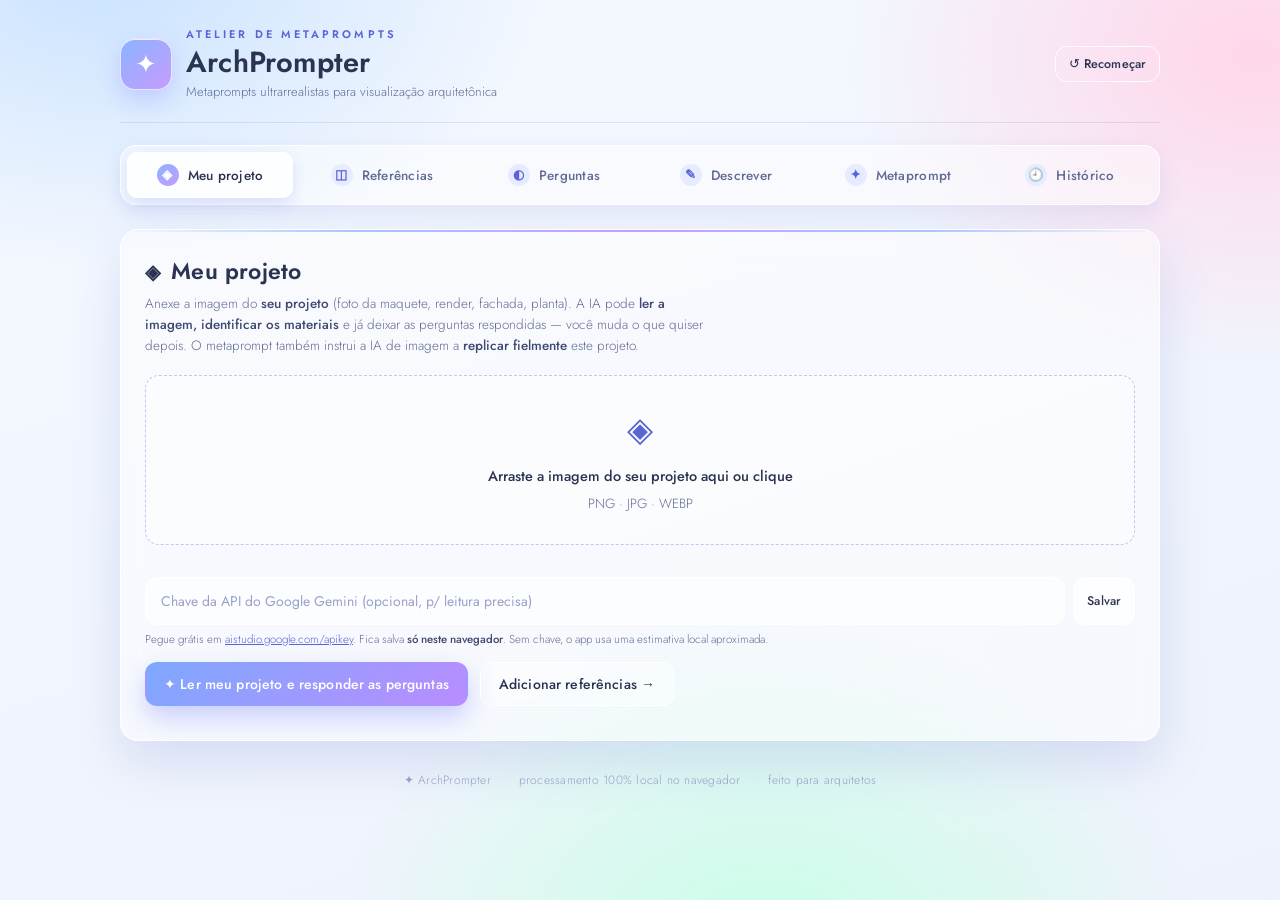
==== commit 2fc86259: "Revert "Add "Tour Virtual" tab to ArchPrompter (#1)" This reverts commit ab528f37f824b4baccdbdf56124" ====
--- a/archrender/index.html
+++ b/archrender/index.html
@@ -219,106 +219,6 @@
 .spin{display:inline-block;width:16px;height:16px;border:2px solid rgba(64,45,16,.35);border-top-color:#402d10;border-radius:50%;animation:spin .8s linear infinite;vertical-align:-3px}
 @keyframes spin{to{transform:rotate(360deg)}}
 @media (max-width:560px){.wrap{padding:18px 13px 76px}.brand h1{font-size:24px}.modebar button span:not(.n){display:none}.modebar button{min-width:0}.panel{padding:18px}.btn-gen{font-size:18px}}
-
-/* ===================== TOUR VIRTUAL ===================== */
-#tour-root{margin-bottom:18px}
-.tour-empty .tour-empty-cta{display:flex;gap:12px;flex-wrap:wrap;margin-top:6px}
-.tour-stage{position:relative;width:100%;height:clamp(360px,68vh,720px);border-radius:var(--radius);overflow:hidden;
-  background:#0e1220;box-shadow:var(--shadow);touch-action:none;-webkit-user-select:none;user-select:none;outline:none}
-.tour-stage:fullscreen{height:100dvh;border-radius:0}
-.tour-stage.loading::after{content:"";position:absolute;top:50%;left:50%;width:34px;height:34px;margin:-17px 0 0 -17px;
-  border:3px solid rgba(255,255,255,.25);border-top-color:#fff;border-radius:50%;animation:spin .8s linear infinite;z-index:5}
-.tour-layer{position:absolute;inset:0;width:100%;height:100%;object-fit:cover;display:block;opacity:0;
-  will-change:opacity,transform;background:#0e1220}
-.tour-imgbox{position:absolute;left:0;top:0;width:100%;height:100%;pointer-events:none;z-index:3}
-/* hotspots */
-.hotspot{position:absolute;transform:translate(-50%,-50%);min-width:46px;min-height:46px;width:46px;height:46px;
-  border-radius:50%;border:1px solid rgba(255,255,255,.65);background:rgba(255,255,255,.16);color:#fff;cursor:pointer;
-  display:grid;place-items:center;pointer-events:auto;-webkit-backdrop-filter:blur(6px);backdrop-filter:blur(6px);
-  box-shadow:0 6px 18px rgba(0,0,0,.35);transition:transform .16s ease, background .16s ease;z-index:4}
-.hotspot .hs-dot{font-size:20px;line-height:1;font-weight:700;transform:translateX(1px)}
-.hotspot.hs-info .hs-dot{transform:none;font-size:19px}
-.hotspot::before{content:"";position:absolute;inset:-6px;border-radius:50%;border:2px solid rgba(255,255,255,.55);
-  animation:hspulse 2.4s ease-out infinite;pointer-events:none}
-.tour-stage-edit .hotspot::before{animation:none}
-.hotspot:hover,.hotspot:focus-visible{transform:translate(-50%,-50%) scale(1.12);background:rgba(255,255,255,.28);z-index:6}
-.hotspot:focus-visible{outline:3px solid #fff;outline-offset:3px}
-.hotspot .hs-label{position:absolute;bottom:130%;left:50%;transform:translateX(-50%) translateY(4px);white-space:nowrap;
-  background:rgba(14,18,32,.86);color:#fff;font-size:12.5px;font-weight:500;padding:5px 10px;border-radius:9px;
-  opacity:0;pointer-events:none;transition:.16s;max-width:220px;overflow:hidden;text-overflow:ellipsis}
-.hotspot:hover .hs-label,.hotspot:focus-visible .hs-label{opacity:1;transform:translateX(-50%) translateY(0)}
-.hotspot.hs-incomplete{border-color:#ff5aa0;background:rgba(255,60,140,.28)}
-.tour-stage-edit .hotspot.hs-selected{outline:3px solid var(--gold-soft);outline-offset:3px;background:rgba(126,168,255,.42)}
-@keyframes hspulse{0%{transform:scale(1);opacity:.7}70%{transform:scale(1.5);opacity:0}100%{opacity:0}}
-/* room name + controls */
-.tour-roomname{position:absolute;top:14px;left:16px;z-index:5;color:#fff;font-family:var(--serif);font-weight:600;
-  font-size:19px;letter-spacing:.3px;text-shadow:0 2px 12px rgba(0,0,0,.6);pointer-events:none}
-.tour-ctrls{position:absolute;bottom:14px;left:50%;transform:translateX(-50%);z-index:7;display:flex;gap:6px;flex-wrap:wrap;
-  justify-content:center;background:rgba(14,18,32,.5);-webkit-backdrop-filter:blur(10px);backdrop-filter:blur(10px);
-  border:1px solid rgba(255,255,255,.16);border-radius:14px;padding:6px;max-width:calc(100% - 24px)}
-.tctl{border:0;background:rgba(255,255,255,.10);color:#fff;font-family:var(--sans);font-size:13px;font-weight:500;
-  padding:9px 13px;border-radius:10px;cursor:pointer;transition:.15s;min-height:40px}
-.tctl:hover{background:rgba(255,255,255,.22)}
-.tctl:focus-visible{outline:2px solid #fff;outline-offset:2px}
-.tctl-edit{background:rgba(126,168,255,.32)}
-.tctl-rooms{position:relative;display:flex}
-.tour-roomlist{position:absolute;bottom:calc(100% + 8px);left:50%;transform:translateX(-50%);min-width:180px;max-height:260px;
-  overflow:auto;background:rgba(14,18,32,.94);-webkit-backdrop-filter:blur(10px);backdrop-filter:blur(10px);
-  border:1px solid rgba(255,255,255,.16);border-radius:12px;padding:6px;display:flex;flex-direction:column;gap:2px;z-index:9}
-.tour-roomlist button{border:0;background:transparent;color:#fff;text-align:left;padding:9px 11px;border-radius:8px;
-  cursor:pointer;font-size:13.5px}
-.tour-roomlist button:hover{background:rgba(255,255,255,.14)}
-.tour-roomlist button.cur{color:var(--gold-soft);font-weight:600}
-.tour-info-balloon{position:absolute;z-index:8;transform:translate(-50%,-115%);max-width:280px;
-  background:rgba(14,18,32,.92);color:#fff;font-size:13.5px;line-height:1.5;padding:11px 14px;border-radius:12px;
-  border:1px solid rgba(255,255,255,.16);box-shadow:0 12px 30px rgba(0,0,0,.4);pointer-events:none}
-/* editor */
-.tour-edit-top{display:flex;justify-content:space-between;align-items:center;gap:12px;flex-wrap:wrap;margin-bottom:14px}
-.tour-title-in{font-family:var(--serif);font-size:20px;font-weight:600;color:var(--ink);background:var(--paper);
-  border:1px solid var(--line-2);border-radius:12px;padding:9px 14px;min-width:220px}
-.tour-edit-actions{display:flex;gap:8px;flex-wrap:wrap}
-.tour-edit-grid{display:grid;grid-template-columns:320px 1fr;gap:16px;align-items:start}
-.tour-edit-side{display:flex;flex-direction:column;gap:14px}
-.tour-card{background:var(--paper);border:1px solid var(--line-2);border-radius:14px;padding:14px}
-.tour-card-h{display:flex;justify-content:space-between;align-items:center;gap:8px;margin-bottom:10px;
-  font-family:var(--serif);font-weight:600;font-size:15px;color:var(--ink)}
-.tour-rooms{display:flex;flex-direction:column;gap:6px;max-height:260px;overflow:auto}
-.tour-room-row{display:flex;align-items:center;gap:6px;border:1px solid var(--line);border-radius:10px;padding:4px 4px 4px 0;
-  background:rgba(255,255,255,.4)}
-.tour-room-row.sel{border-color:var(--gold);background:rgba(126,168,255,.12)}
-.tour-room-pick{flex:1;min-width:0;border:0;background:transparent;text-align:left;padding:7px 10px;cursor:pointer;
-  display:flex;align-items:center;gap:8px;flex-wrap:wrap;color:var(--ink)}
-.tour-room-name{font-weight:500;font-size:14px}
-.tour-mini{font-size:11px;color:var(--muted)} .tour-mini.muted{color:var(--faint)}
-.tour-badge{font-size:10px;text-transform:uppercase;letter-spacing:.08em;background:var(--gold-soft);color:var(--gold-deep);
-  padding:2px 7px;border-radius:10px;font-weight:600}
-.tour-badge.warn{background:#ffd9e6;color:#c4607f}
-.tour-room-ops{display:flex;gap:2px;flex:none}
-.iconbtn{border:0;background:transparent;cursor:pointer;font-size:13px;color:var(--muted);width:26px;height:28px;border-radius:7px}
-.iconbtn:hover:not(:disabled){background:rgba(255,255,255,.7);color:var(--ink)}
-.iconbtn:disabled{opacity:.3;cursor:default}
-.iconbtn.danger:hover{color:var(--bad)}
-.tour-field{display:flex;flex-direction:column;gap:5px;font-size:12.5px;color:var(--muted);margin-bottom:10px}
-.tour-field input,.tour-field select,.tour-field textarea{font-family:var(--sans);font-size:14px;color:var(--ink);
-  background:rgba(255,255,255,.7);border:1px solid var(--line-2);border-radius:10px;padding:9px 11px;width:100%}
-.tour-field select.invalid{border-color:var(--bad);background:#fff2f6}
-.tour-drop{margin-top:4px;padding:18px 14px}
-.tour-drop .big{font-size:26px}
-.tour-focal{display:flex;gap:12px;margin-top:2px}
-.tour-focal label{flex:1;font-size:11.5px;color:var(--muted);display:flex;flex-direction:column;gap:4px}
-.tour-focal input[type=range]{width:100%}
-.tour-hist-pick{display:grid;grid-template-columns:repeat(auto-fill,minmax(64px,1fr));gap:7px;margin:8px 0;max-height:200px;overflow:auto}
-.tour-hist-thumb{border:1px solid var(--line-2);border-radius:9px;overflow:hidden;padding:0;cursor:pointer;background:#e4ebfb;aspect-ratio:1}
-.tour-hist-thumb img{width:100%;height:100%;object-fit:cover;display:block}
-.tour-hist-thumb:hover{border-color:var(--gold);box-shadow:var(--shadow-sm)}
-.tour-edit-stagewrap{display:flex;flex-direction:column;gap:10px}
-.tour-editbar{display:flex;gap:10px;align-items:center;flex-wrap:wrap}
-.tour-hint-inline{font-size:12.5px;color:var(--muted)}
-.tour-stage-edit{height:clamp(340px,60vh,620px)}
-.tour-stage-edit.adding{cursor:crosshair}
-.btn.sm.danger,.btn.ghost.sm.danger{color:var(--bad)}
-@media (max-width:820px){.tour-edit-grid{grid-template-columns:1fr}}
-@media (max-width:560px){.tctl{font-size:12px;padding:8px 10px}.tour-roomname{font-size:16px}}
 </style>
 </head>
 <body>
@@ -343,7 +243,6 @@
     <button data-mode="guided"><span class="n">◐</span><span>Perguntas</span></button>
     <button data-mode="describe"><span class="n">✎</span><span>Descrever</span></button>
     <button data-mode="output"><span class="n">✦</span><span>Metaprompt</span></button>
-    <button data-mode="tour"><span class="n">◎</span><span>Tour</span></button>
     <button data-mode="history"><span class="n">🕘</span><span>Histórico</span></button>
   </div>
 
@@ -479,11 +378,6 @@
         <button class="btn ghost" data-goto="guided">← Ajustar respostas</button>
       </div>
     </div>
-  </section>
-
-  <!-- ===== TOUR VIRTUAL ===== -->
-  <section id="mode-tour" class="mode hidden">
-    <div id="tour-root"></div>
   </section>
 
   <!-- ===== HISTÓRICO ===== -->
@@ -1797,612 +1691,12 @@
   else $("#mic-hint").textContent="";
 }
 
-/* =========================================================================
-   TOUR VIRTUAL — passeio navegável por imagens planas (100% local)
-   Config (Tour) no localStorage · renders (imagens pesadas) no IndexedDB.
-   Coordenadas de hotspot sempre em % (0–100), nunca em pixels.
-   ========================================================================= */
-const tourState = { config:null, currentRoomId:null, history:[], mode:"view",
-  transitioning:false, selectedHotspotId:null, addingHotspot:false, selectedRoomId:null, _idbWarned:false };
-
-/* refs transitórios do palco ativo (só existe um por vez) */
-let _tStage=null, _tLayers=[null,null], _tBox=null, _tFront=0;
-const _tImgCache=new Map();
-
-function tuid(p){ return (p||"id")+"_"+Date.now().toString(36)+Math.random().toString(36).slice(2,7); }
-function reducedMotion(){ try{ return matchMedia("(prefers-reduced-motion: reduce)").matches; }catch(_){ return false; } }
-function blobToDataURL(blob){ return new Promise((res,rej)=>{ const r=new FileReader(); r.onload=()=>res(String(r.result)); r.onerror=()=>rej(r.error); r.readAsDataURL(blob); }); }
-function imgDims(blob){ return new Promise((res)=>{ const u=URL.createObjectURL(blob); const im=new Image(); im.onload=()=>{ res({w:im.naturalWidth,h:im.naturalHeight}); URL.revokeObjectURL(u); }; im.onerror=()=>{ res({w:0,h:0}); URL.revokeObjectURL(u); }; im.src=u; }); }
-function whenLoaded(img,url,cb){ if(img.getAttribute("src")===url && img.complete && img.naturalWidth){ cb(); return; } img.onload=cb; img.onerror=cb; img.src=url; }
-
-/* ---- Repositório local: única camada que fala com o storage ---- */
-const tourRepo = (function(){
-  const DBNAME="archp_tour", STORE="imgs";
-  let _db=null, _failed=false;
-  function open(){ return new Promise((res,rej)=>{
-    if(_failed) return rej(new Error("idb off"));
-    if(_db) return res(_db);
-    let req; try{ req=indexedDB.open(DBNAME,1); }catch(e){ _failed=true; return rej(e); }
-    req.onupgradeneeded=()=>{ try{ req.result.createObjectStore(STORE); }catch(_){} };
-    req.onsuccess=()=>{ _db=req.result; res(_db); };
-    req.onerror=()=>{ _failed=true; rej(req.error); };
-  }); }
-  async function putBlob(key,blob){ const db=await open(); return new Promise((res,rej)=>{ const tx=db.transaction(STORE,"readwrite"); tx.objectStore(STORE).put(blob,key); tx.oncomplete=()=>res(); tx.onerror=()=>rej(tx.error); }); }
-  async function getBlob(key){ const db=await open(); return new Promise((res,rej)=>{ const tx=db.transaction(STORE,"readonly"); const r=tx.objectStore(STORE).get(key); r.onsuccess=()=>r.result?res(r.result):rej(new Error("missing")); r.onerror=()=>rej(r.error); }); }
-  async function delBlob(key){ try{ const db=await open(); const tx=db.transaction(STORE,"readwrite"); tx.objectStore(STORE).delete(key); }catch(_){} }
-  function loadCfg(id){ try{ return JSON.parse(localStorage.getItem("archprompter:tour:"+id)||"null"); }catch(_){ return null; } }
-  function saveCfg(cfg){ try{ localStorage.setItem("archprompter:tour:"+cfg.id, JSON.stringify(cfg)); localStorage.setItem("archp_tour_active", cfg.id); return true; }catch(_){ return false; } }
-  function activeId(){ try{ return localStorage.getItem("archp_tour_active"); }catch(_){ return null; } }
-  return { putBlob, getBlob, delBlob, loadCfg, saveCfg, activeId };
-})();
-
-async function tourPutImage(blob){
-  const key="img_"+Date.now().toString(36)+"_"+Math.random().toString(36).slice(2,8);
-  try{ await tourRepo.putBlob(key, blob); return "idb:"+key; }
-  catch(_){
-    if(!tourState._idbWarned){ tourState._idbWarned=true; toast("IndexedDB indisponível — o tour não vai persistir entre recargas"); }
-    return await blobToDataURL(blob);
-  }
-}
-async function resolveImage(ref){
-  if(!ref) return "";
-  if(_tImgCache.has(ref)) return _tImgCache.get(ref);
-  if(ref.indexOf("idb:")===0){
-    try{ const blob=await tourRepo.getBlob(ref.slice(4)); const url=URL.createObjectURL(blob); _tImgCache.set(ref,url); return url; }
-    catch(_){ return ""; }
-  }
-  return ref; // dataURL ou URL
-}
-
-/* ---- Modelo / acesso ---- */
-function roomById(id){ return tourState.config ? tourState.config.rooms.find(r=>r.id===id) : null; }
-function currentRoom(){ return roomById(tourState.currentRoomId); }
-function selectedRoom(){ return roomById(tourState.selectedRoomId); }
-function refUsed(ref){ return !!(tourState.config && tourState.config.rooms.some(r=>r.imageRef===ref)); }
-function persistTour(){ return tourState.config ? tourRepo.saveCfg(tourState.config) : false; }
-
-/* ---- Tour de exemplo (renders sintéticos em SVG, 100% offline) ---- */
-function makeSampleImage(name, c1, c2, accent){
-  const svg="<svg xmlns='http://www.w3.org/2000/svg' width='1600' height='1000' viewBox='0 0 1600 1000'>"
-    +"<defs><linearGradient id='w' x1='0' y1='0' x2='0' y2='1'><stop offset='0' stop-color='"+c1+"'/><stop offset='1' stop-color='"+c2+"'/></linearGradient>"
-    +"<linearGradient id='f' x1='0' y1='0' x2='0' y2='1'><stop offset='0' stop-color='#2b2f3a'/><stop offset='1' stop-color='#12141b'/></linearGradient></defs>"
-    +"<rect width='1600' height='1000' fill='url(#w)'/>"
-    +"<rect y='640' width='1600' height='360' fill='url(#f)'/>"
-    +"<g stroke='rgba(255,255,255,.06)' stroke-width='2'><line x1='0' y1='700' x2='1600' y2='700'/><line x1='0' y1='830' x2='1600' y2='830'/><line x1='800' y1='640' x2='230' y2='1000'/><line x1='800' y1='640' x2='1370' y2='1000'/></g>"
-    +"<rect x='120' y='170' width='360' height='400' rx='6' fill='rgba(255,255,255,.10)' stroke='"+accent+"' stroke-width='3'/>"
-    +"<line x1='300' y1='170' x2='300' y2='570' stroke='"+accent+"' stroke-width='3'/><line x1='120' y1='370' x2='480' y2='370' stroke='"+accent+"' stroke-width='3'/>"
-    +"<rect x='1080' y='250' width='330' height='500' rx='6' fill='rgba(0,0,0,.38)' stroke='"+accent+"' stroke-width='3'/>"
-    +"<text x='1245' y='515' text-anchor='middle' font-family='Helvetica, Arial, sans-serif' font-size='22' letter-spacing='4' fill='"+accent+"' opacity='.85'>"+name+"</text>"
-    +"<text x='800' y='950' text-anchor='middle' font-family='Helvetica, Arial, sans-serif' font-size='22' letter-spacing='7' fill='rgba(255,255,255,.34)'>ARCHPROMPTER · TOUR · EXEMPLO</text>"
-    +"</svg>";
-  return "data:image/svg+xml,"+encodeURIComponent(svg);
-}
-function makeSampleTour(){
-  const entrada=tuid("room"), sala=tuid("room"), cozinha=tuid("room"), quarto=tuid("room");
-  return {
-    id: tuid("tour"), title:"Tour de exemplo", startRoomId: entrada,
-    rooms:[
-      { id:entrada, name:"Entrada", imageRef:makeSampleImage("Entrada","#3a4a6b","#1c2333","#8ab4ff"), focalX:50, focalY:50, hotspots:[
-        { id:tuid("hs"), x:78, y:52, kind:"move", targetRoomId:sala, label:"Ir para a Sala", info:"" },
-        { id:tuid("hs"), x:19, y:40, kind:"info", targetRoomId:null, label:"Sobre a entrada", info:"Pé-direito duplo com luz natural pela fachada oeste." },
-      ]},
-      { id:sala, name:"Sala de estar", imageRef:makeSampleImage("Sala de estar","#5b4a6b","#241b30","#c79bff"), focalX:50, focalY:50, hotspots:[
-        { id:tuid("hs"), x:79, y:50, kind:"move", targetRoomId:cozinha, label:"Ir para a Cozinha", info:"" },
-        { id:tuid("hs"), x:20, y:50, kind:"move", targetRoomId:quarto, label:"Ir para o Quarto", info:"" },
-        { id:tuid("hs"), x:50, y:82, kind:"move", targetRoomId:entrada, label:"Voltar à Entrada", info:"" },
-      ]},
-      { id:cozinha, name:"Cozinha", imageRef:makeSampleImage("Cozinha","#3f5b52","#182420","#63d6b0"), focalX:50, focalY:50, hotspots:[
-        { id:tuid("hs"), x:21, y:50, kind:"move", targetRoomId:sala, label:"Voltar à Sala", info:"" },
-      ]},
-      { id:quarto, name:"Quarto", imageRef:makeSampleImage("Quarto","#6b5340","#281e14","#e0b878"), focalX:50, focalY:50, hotspots:[
-        { id:tuid("hs"), x:79, y:50, kind:"move", targetRoomId:sala, label:"Voltar à Sala", info:"" },
-      ]},
-    ]
-  };
-}
-
-/* ---- Layout do palco (geometria do object-fit: cover) ---- */
-function layoutStage(){
-  if(!_tStage || !_tBox) return;
-  const img=_tLayers[_tFront];
-  const cw=_tStage.clientWidth, ch=_tStage.clientHeight;
-  if(!img || !img.naturalWidth || !cw || !ch){ _tBox.style.cssText="position:absolute;left:0;top:0;width:100%;height:100%;pointer-events:none;z-index:3"; return; }
-  const iw=img.naturalWidth, ih=img.naturalHeight;
-  const scale=Math.max(cw/iw, ch/ih);
-  const dW=iw*scale, dH=ih*scale;
-  const room=(tourState.mode==="edit")?selectedRoom():currentRoom();
-  const fx=(room && typeof room.focalX==="number" ? room.focalX : 50)/100;
-  const fy=(room && typeof room.focalY==="number" ? room.focalY : 50)/100;
-  _tBox.style.width=dW+"px"; _tBox.style.height=dH+"px";
-  _tBox.style.left=((cw-dW)*fx)+"px"; _tBox.style.top=((ch-dH)*fy)+"px";
-}
-function tourRelayout(){ layoutStage(); }
-
-function mountLayers(stage){
-  _tStage=stage; _tFront=0;
-  _tBox=stage.querySelector(".tour-imgbox");
-  const a=document.createElement("img"); a.className="tour-layer"; a.alt="";
-  const b=document.createElement("img"); b.className="tour-layer"; b.alt="";
-  stage.insertBefore(b, _tBox); stage.insertBefore(a, _tBox);
-  _tLayers=[a,b];
-}
-
-function updateRoomName(){
-  if(!_tStage) return;
-  const el=_tStage.querySelector(".tour-roomname"); if(!el) return;
-  const r=(tourState.mode==="edit")?selectedRoom():currentRoom();
-  el.textContent=r?(r.name||"Ambiente"):"";
-}
-
-async function showRoom(room, animate){
-  if(!room || !_tStage) return;
-  if(tourState.mode!=="edit") tourState.currentRoomId=room.id;
-  updateRoomName(); hideInfo();
-  const url=await resolveImage(room.imageRef);
-  const front=_tLayers[_tFront], back=_tLayers[_tFront^1];
-  const focal=(typeof room.focalX==="number"?room.focalX:50)+"% "+(typeof room.focalY==="number"?room.focalY:50)+"%";
-  if(!url){ front.removeAttribute("src"); front.style.opacity="1"; _tStage.classList.remove("loading"); layoutStage(); renderHotspots(); return; }
-  _tStage.classList.add("loading");
-  if(animate && !reducedMotion()){
-    tourState.transitioning=true;
-    whenLoaded(back,url,()=>{
-      _tStage.classList.remove("loading");
-      back.style.objectPosition=focal;
-      back.style.transition="none"; back.style.opacity="0"; back.style.transform="scale(1.05)"; back.style.zIndex="2";
-      void back.offsetWidth;
-      back.style.transition="opacity .45s cubic-bezier(.22,.61,.36,1), transform .45s cubic-bezier(.22,.61,.36,1)";
-      back.style.opacity="1"; back.style.transform="scale(1)";
-      setTimeout(()=>{
-        _tFront^=1;
-        front.style.opacity="0"; front.style.zIndex="1"; back.style.zIndex="1";
-        layoutStage(); renderHotspots();
-        tourState.transitioning=false;
-      }, 470);
-    });
-  } else {
-    whenLoaded(front,url,()=>{
-      _tStage.classList.remove("loading");
-      front.style.objectPosition=focal; front.style.transition="none";
-      front.style.opacity="1"; front.style.transform="scale(1)"; front.style.zIndex="1";
-      back.style.opacity="0";
-      layoutStage(); renderHotspots();
-    });
-  }
-}
-function applyFocalLive(){ const r=selectedRoom(); const img=_tLayers[_tFront]; if(!r||!img) return; img.style.objectPosition=(r.focalX??50)+"% "+(r.focalY??50)+"%"; }
-
-/* ---- Hotspots ---- */
-function renderHotspots(){
-  if(!_tBox) return;
-  _tBox.querySelectorAll(".hotspot").forEach(n=>n.remove());
-  const room=(tourState.mode==="edit")?selectedRoom():currentRoom();
-  if(!room) return;
-  const interactive=(tourState.mode==="edit");
-  room.hotspots.forEach(hs=>{
-    const b=document.createElement("button");
-    b.className="hotspot hs-"+hs.kind;
-    b.style.left=hs.x+"%"; b.style.top=hs.y+"%";
-    b.setAttribute("aria-label", hs.label || (hs.kind==="move"?"Ir para ambiente":"Informação"));
-    b.innerHTML="<span class='hs-dot'>"+(hs.kind==="move"?"❯":"ⓘ")+"</span><span class='hs-label'>"+esc(hs.label||"")+"</span>";
-    if(hs.kind==="move" && (!hs.targetRoomId || !roomById(hs.targetRoomId))) b.classList.add("hs-incomplete");
-    if(interactive){
-      if(hs.id===tourState.selectedHotspotId) b.classList.add("hs-selected");
-      wireHotspotEdit(b,hs);
-    } else {
-      b.addEventListener("click",()=>activateHotspot(hs,b));
-    }
-    _tBox.appendChild(b);
-  });
-}
-function activateHotspot(hs,b){
-  if(tourState.transitioning) return;
-  if(hs.kind==="info"){ showInfo(hs,b); return; }
-  if(!hs.targetRoomId || !roomById(hs.targetRoomId)){ toast("Este destino não existe mais 🤔"); return; }
-  gotoRoom(hs.targetRoomId);
-}
-function wireHotspotEdit(b,hs){
-  let sx=0, sy=0, moved=false, dragging=false;
-  b.addEventListener("pointerdown",(e)=>{
-    e.preventDefault(); e.stopPropagation();
-    try{ b.setPointerCapture(e.pointerId); }catch(_){}
-    sx=e.clientX; sy=e.clientY; moved=false; dragging=true;
-    selectHotspot(hs.id, true); b.classList.add("hs-selected");
-  });
-  b.addEventListener("pointermove",(e)=>{
-    if(!dragging) return;
-    if(Math.abs(e.clientX-sx)>3 || Math.abs(e.clientY-sy)>3) moved=true;
-    if(!moved || !_tBox) return;
-    const r=_tBox.getBoundingClientRect();
-    let x=(e.clientX-r.left)/r.width*100, y=(e.clientY-r.top)/r.height*100;
-    x=Math.max(0,Math.min(100,x)); y=Math.max(0,Math.min(100,y));
-    hs.x=+x.toFixed(2); hs.y=+y.toFixed(2);
-    b.style.left=hs.x+"%"; b.style.top=hs.y+"%";
-  });
-  const end=(e)=>{ if(!dragging) return; dragging=false; try{ b.releasePointerCapture(e.pointerId); }catch(_){}
-    if(moved){ persistTour(); } else { selectHotspot(hs.id); } };
-  b.addEventListener("pointerup",end);
-  b.addEventListener("pointercancel",end);
-}
-function selectHotspot(id, noRender){ tourState.selectedHotspotId=id; renderInspector(); if(!noRender) renderHotspots(); }
-function addHotspot(x,y){
-  const r=selectedRoom(); if(!r) return;
-  const hs={ id:tuid("hs"), x:+(+x).toFixed(2), y:+(+y).toFixed(2), kind:"move", targetRoomId:null, label:"Novo ponto", info:"" };
-  r.hotspots.push(hs);
-  tourState.selectedHotspotId=hs.id;
-  tourState.addingHotspot=false; if(_tStage) _tStage.classList.remove("adding");
-  const btn=document.querySelector('[data-e="addhs"]'); if(btn) btn.classList.remove("primary");
-  const hint=$("#tour-edit-hint"); if(hint) hint.textContent="Ponto criado — defina o destino no inspetor.";
-  persistTour(); renderHotspots(); renderInspector(); renderRoomsList();
-}
-function moveHotspot(id,x,y){ const r=selectedRoom(); if(!r) return; const hs=r.hotspots.find(h=>h.id===id); if(!hs) return; hs.x=+(+x).toFixed(2); hs.y=+(+y).toFixed(2); persistTour(); }
-function updateHotspot(id,patch,light){
-  const r=selectedRoom(); if(!r) return;
-  const hs=r.hotspots.find(h=>h.id===id); if(!hs) return;
-  Object.assign(hs,patch); persistTour();
-  renderHotspots(); renderRoomsList();
-  if(!light) renderInspector();
-}
-function deleteHotspot(id){
-  const r=selectedRoom(); if(!r) return;
-  r.hotspots=r.hotspots.filter(h=>h.id!==id);
-  if(tourState.selectedHotspotId===id) tourState.selectedHotspotId=null;
-  persistTour(); renderHotspots(); renderInspector(); renderRoomsList();
-}
-
-/* ---- Navegação (viewer) ---- */
-function gotoRoom(id){
-  if(tourState.transitioning) return;
-  const room=roomById(id);
-  if(!room){ toast("Este destino não existe mais 🤔"); return; }
-  if(tourState.currentRoomId) tourState.history.push(tourState.currentRoomId);
-  showRoom(room,true);
-  if(_tStage) buildRoomList(_tStage);
-}
-function back(){
-  if(tourState.transitioning) return;
-  if(!tourState.history.length){ toast("Você está no ambiente inicial"); return; }
-  const id=tourState.history.pop();
-  const room=roomById(id) || roomById(tourState.config.startRoomId);
-  if(room){ showRoom(room,true); if(_tStage) buildRoomList(_tStage); }
-}
-function home(){
-  if(tourState.transitioning) return;
-  tourState.history=[];
-  const room=roomById(tourState.config.startRoomId) || tourState.config.rooms[0];
-  if(room){ showRoom(room,true); if(_tStage) buildRoomList(_tStage); }
-}
-function showInfo(hs,b){
-  if(!_tStage) return;
-  const bal=_tStage.querySelector(".tour-info-balloon"); if(!bal) return;
-  bal.textContent=hs.info || hs.label || "";
-  bal.classList.remove("hidden");
-  const sr=_tStage.getBoundingClientRect(), br=b.getBoundingClientRect();
-  bal.style.left=(br.left-sr.left+br.width/2)+"px";
-  bal.style.top=(br.top-sr.top)+"px";
-}
-function hideInfo(){ const bal=_tStage && _tStage.querySelector(".tour-info-balloon"); if(bal) bal.classList.add("hidden"); }
-function buildRoomList(stage){
-  const list=stage.querySelector(".tour-roomlist"); if(!list) return;
-  list.innerHTML=tourState.config.rooms.map(r=>"<button role='option' data-room='"+r.id+"' class='"+(r.id===tourState.currentRoomId?"cur":"")+"'>"+esc(r.name||"Ambiente")+"</button>").join("");
-  list.querySelectorAll("[data-room]").forEach(btn=>btn.onclick=()=>{ list.classList.add("hidden"); gotoRoom(btn.dataset.room); });
-}
-function toggleRoomList(){ const l=_tStage&&_tStage.querySelector(".tour-roomlist"); if(!l) return; const willShow=l.classList.contains("hidden"); if(willShow) buildRoomList(_tStage); l.classList.toggle("hidden"); }
-function toggleFullscreen(){
-  const el=_tStage; if(!el) return;
-  const fsEl=document.fullscreenElement||document.webkitFullscreenElement;
-  if(!fsEl){ (el.requestFullscreen||el.webkitRequestFullscreen||function(){}).call(el); }
-  else { (document.exitFullscreen||document.webkitExitFullscreen||function(){}).call(document); }
-}
-function onStageKey(e){
-  if(tourState.mode!=="view") return;
-  if(e.key==="Backspace"||e.key==="Escape"){ e.preventDefault(); back(); }
-}
-
-/* ---- Render principal ---- */
-function renderTourTab(){
-  const root=$("#tour-root"); if(!root) return;
-  root.innerHTML=""; _tStage=null; _tLayers=[null,null]; _tBox=null;
-  if(!tourState.config || !tourState.config.rooms.length){ tourEmptyState(root); return; }
-  if(tourState.mode==="edit") renderEditor(root); else renderViewer(root);
-}
-function setTourMode(m){ tourState.mode=m; tourState.addingHotspot=false; tourState.selectedHotspotId=null; renderTourTab(); }
-
-function tourEmptyState(root){
-  root.innerHTML="<div class='panel tour-empty'>"
-    +"<h2><span class='ic'>◎</span> Tour Virtual</h2>"
-    +"<p class='hint'>Monte um passeio navegável com seus renders — cada imagem é um ambiente e o cliente “caminha” clicando nas portas, com transição suave. Tudo <strong>100% local</strong> neste navegador.</p>"
-    +"<div class='tour-empty-cta'>"
-    +"<button class='btn primary' id='tour-add-first'>＋ Adicionar primeiro ambiente</button>"
-    +"<button class='btn ghost' id='tour-load-sample'>Carregar tour de exemplo</button>"
-    +"</div>"
-    +"<p class='gsub' style='margin-top:14px'>Dica: você pode puxar renders já salvos no <strong>Histórico</strong> do ArchPrompter.</p></div>";
-  $("#tour-add-first").onclick=()=>{ if(!tourState.config) tourState.config={id:tuid("tour"),title:"Meu tour",startRoomId:null,rooms:[]}; tourState.mode="edit"; addRoom(); persistTour(); renderTourTab(); };
-  $("#tour-load-sample").onclick=()=>{ tourState.config=makeSampleTour(); tourState.currentRoomId=tourState.config.startRoomId; tourState.selectedRoomId=tourState.config.startRoomId; tourState.history=[]; persistTour(); renderTourTab(); };
-}
-
-function renderViewer(root){
-  const wrap=document.createElement("div"); wrap.className="tour-view";
-  wrap.innerHTML=
-    "<div class='tour-stage' id='tour-stage' tabindex='0' aria-label='Palco do tour virtual'>"
-    +"<div class='tour-imgbox' aria-hidden='true'></div>"
-    +"<div class='tour-roomname'></div>"
-    +"<div class='tour-info-balloon hidden' role='status'></div>"
-    +"<div class='tour-ctrls'>"
-    +"<button class='tctl' data-act='back' title='Voltar (Backspace)'>‹ Voltar</button>"
-    +"<button class='tctl' data-act='home' title='Início'>⌂ Início</button>"
-    +"<span class='tctl-rooms'><button class='tctl' data-act='rooms' aria-haspopup='listbox'>☰ Ambientes</button><div class='tour-roomlist hidden' role='listbox'></div></span>"
-    +"<button class='tctl' data-act='fs' title='Tela cheia'>⛶ Tela cheia</button>"
-    +"<button class='tctl tctl-edit' data-act='edit' title='Montar o tour'>✎ Montar</button>"
-    +"</div></div>";
-  root.appendChild(wrap);
-  const stage=wrap.querySelector("#tour-stage");
-  mountLayers(stage);
-  stage.querySelector("[data-act='back']").onclick=back;
-  stage.querySelector("[data-act='home']").onclick=home;
-  stage.querySelector("[data-act='fs']").onclick=toggleFullscreen;
-  stage.querySelector("[data-act='edit']").onclick=()=>setTourMode("edit");
-  stage.querySelector("[data-act='rooms']").onclick=toggleRoomList;
-  buildRoomList(stage);
-  stage.addEventListener("keydown",onStageKey);
-  stage.addEventListener("click",(e)=>{ if(!e.target.closest(".hotspot") && !e.target.closest(".tctl")) hideInfo(); });
-  let room=currentRoom() || tourState.config.rooms[0];
-  tourState.currentRoomId=room.id;
-  showRoom(room,false);
-}
-
-/* ---- Modo Montagem (editor) ---- */
-function renderEditor(root){
-  const cfg=tourState.config;
-  if(!tourState.selectedRoomId || !roomById(tourState.selectedRoomId)) tourState.selectedRoomId=cfg.startRoomId||(cfg.rooms[0]&&cfg.rooms[0].id)||null;
-  const wrap=document.createElement("div"); wrap.className="tour-edit";
-  wrap.innerHTML=
-    "<div class='tour-edit-top'>"
-    +"<input class='tour-title-in' id='tour-title' value='"+esc(cfg.title||"")+"' placeholder='Título do tour' aria-label='Título do tour'/>"
-    +"<div class='tour-edit-actions'>"
-    +"<button class='btn ghost sm' data-e='export'>⭳ Exportar JSON</button>"
-    +"<button class='btn ghost sm' data-e='export-emb' title='JSON com imagens embutidas em dataURL'>⭳ + imagens</button>"
-    +"<button class='btn ghost sm' data-e='import'>⭱ Importar</button>"
-    +"<button class='btn sm' data-e='save'>💾 Salvar</button>"
-    +"<button class='btn primary sm' data-e='play'>▶ Visualizar</button>"
-    +"</div></div>"
-    +"<div class='tour-edit-grid'>"
-    +"<div class='tour-edit-side'>"
-    +"<div class='tour-card'><div class='tour-card-h'><span>Ambientes</span><button class='btn sm' data-e='addroom'>＋ Ambiente</button></div><div class='tour-rooms' id='tour-rooms'></div></div>"
-    +"<div class='tour-card' id='tour-room-card'></div>"
-    +"<div class='tour-card' id='tour-inspector'></div>"
-    +"</div>"
-    +"<div class='tour-edit-stagewrap'>"
-    +"<div class='tour-editbar'><button class='btn sm' data-e='addhs'>＋ Adicionar ponto</button><span class='tour-hint-inline' id='tour-edit-hint'>Clique numa porta/passagem para criar um ponto.</span></div>"
-    +"<div class='tour-stage tour-stage-edit' id='tour-stage' tabindex='0' aria-label='Palco de edição'><div class='tour-imgbox'></div><div class='tour-roomname'></div></div>"
-    +"</div></div>";
-  root.appendChild(wrap);
-  wrap.querySelector("[data-e='play']").onclick=()=>{ const cfg2=tourState.config; tourState.currentRoomId=cfg2.startRoomId||(cfg2.rooms[0]&&cfg2.rooms[0].id); tourState.history=[]; setTourMode("view"); };
-  wrap.querySelector("[data-e='save']").onclick=()=>{ toast(persistTour()?"Tour salvo neste navegador ✓":"Não foi possível salvar (armazenamento cheio?)"); };
-  wrap.querySelector("[data-e='export']").onclick=()=>exportJSON(false);
-  wrap.querySelector("[data-e='export-emb']").onclick=()=>exportJSON(true);
-  wrap.querySelector("[data-e='import']").onclick=importJSONPrompt;
-  wrap.querySelector("[data-e='addroom']").onclick=()=>addRoom();
-  wrap.querySelector("[data-e='addhs']").onclick=toggleAddHotspot;
-  const ti=wrap.querySelector("#tour-title"); ti.oninput=()=>{ cfg.title=ti.value; persistTour(); };
-  const stage=wrap.querySelector("#tour-stage");
-  mountLayers(stage);
-  stage.addEventListener("click",onEditStageClick);
-  stage.addEventListener("keydown",onEditStageKey);
-  renderRoomsList(); renderRoomCard(); renderInspector();
-  const room=selectedRoom();
-  if(room) showRoom(room,false); else { layoutStage(); }
-}
-function renderRoomsList(){
-  const host=$("#tour-rooms"); if(!host) return;
-  const cfg=tourState.config;
-  host.innerHTML = cfg.rooms.map((r,i)=>
-    "<div class='tour-room-row "+(r.id===tourState.selectedRoomId?"sel":"")+"' data-room='"+r.id+"'>"
-    +"<button class='tour-room-pick' data-pick='"+r.id+"'>"
-    +"<span class='tour-room-name'>"+esc(r.name||"Ambiente")+"</span>"
-    +(r.id===cfg.startRoomId?"<span class='tour-badge'>início</span>":"")
-    +(r.hotspots.length?"<span class='tour-mini'>"+r.hotspots.length+" ponto"+(r.hotspots.length>1?"s":"")+"</span>":"<span class='tour-mini muted'>sem pontos</span>")
-    +"</button>"
-    +"<div class='tour-room-ops'>"
-    +"<button class='iconbtn' data-up='"+r.id+"' "+(i===0?"disabled":"")+" title='Subir'>↑</button>"
-    +"<button class='iconbtn' data-down='"+r.id+"' "+(i===cfg.rooms.length-1?"disabled":"")+" title='Descer'>↓</button>"
-    +"<button class='iconbtn' data-start='"+r.id+"' title='Definir como início' "+(r.id===cfg.startRoomId?"disabled":"")+">⌂</button>"
-    +"<button class='iconbtn danger' data-delroom='"+r.id+"' title='Excluir ambiente'>🗑</button>"
-    +"</div></div>"
-  ).join("") || "<div class='gsub'>Nenhum ambiente ainda.</div>";
-  host.querySelectorAll("[data-pick]").forEach(b=>b.onclick=()=>selectRoom(b.dataset.pick));
-  host.querySelectorAll("[data-up]").forEach(b=>b.onclick=()=>moveRoom(b.dataset.up,-1));
-  host.querySelectorAll("[data-down]").forEach(b=>b.onclick=()=>moveRoom(b.dataset.down,1));
-  host.querySelectorAll("[data-start]").forEach(b=>b.onclick=()=>{ tourState.config.startRoomId=b.dataset.start; persistTour(); renderRoomsList(); });
-  host.querySelectorAll("[data-delroom]").forEach(b=>b.onclick=()=>deleteRoom(b.dataset.delroom));
-}
-function selectRoom(id){
-  tourState.selectedRoomId=id; tourState.selectedHotspotId=null; tourState.addingHotspot=false;
-  if(_tStage) _tStage.classList.remove("adding");
-  renderRoomsList(); renderRoomCard(); renderInspector();
-  const r=selectedRoom(); if(r) showRoom(r,false);
-}
-function renderRoomCard(){
-  const host=$("#tour-room-card"); if(!host) return;
-  const r=selectedRoom();
-  if(!r){ host.innerHTML="<div class='tour-card-h'><span>Ambiente</span></div><div class='gsub'>Selecione ou crie um ambiente para definir o render.</div>"; return; }
-  host.innerHTML=
-    "<div class='tour-card-h'><span>Ambiente</span></div>"
-    +"<label class='tour-field'>Nome<input id='tour-room-name' value='"+esc(r.name||"")+"' placeholder='ex.: Cozinha'/></label>"
-    +"<div class='drop tour-drop' id='tour-drop'><div class='big'>◎</div><p>Arraste o render aqui ou clique</p><small>PNG · JPG · WEBP — recomendado ≥ 1600px</small><input type='file' id='tour-file' accept='image/*' hidden/></div>"
-    +"<button class='btn ghost sm' id='tour-pull-hist' style='margin-top:8px'>🕘 Puxar do Histórico</button>"
-    +"<div id='tour-hist-pick' class='tour-hist-pick hidden'></div>"
-    +"<div class='tour-focal'><label>Foco X <input type='range' min='0' max='100' value='"+(r.focalX??50)+"' id='tour-fx'></label><label>Foco Y <input type='range' min='0' max='100' value='"+(r.focalY??50)+"' id='tour-fy'></label></div>"
-    +"<div id='tour-img-warn' class='gsub'></div>";
-  const nm=$("#tour-room-name"); nm.oninput=()=>{ r.name=nm.value; persistTour(); renderRoomsList(); updateRoomName(); };
-  wireTourDrop();
-  $("#tour-pull-hist").onclick=toggleHistPick;
-  $("#tour-fx").oninput=(e)=>{ r.focalX=+e.target.value; applyFocalLive(); layoutStage(); persistTour(); };
-  $("#tour-fy").oninput=(e)=>{ r.focalY=+e.target.value; applyFocalLive(); layoutStage(); persistTour(); };
-}
-function wireTourDrop(){
-  const drop=$("#tour-drop"), file=$("#tour-file"); if(!drop||!file) return;
-  drop.addEventListener("click",(e)=>{ if(e.target!==file) file.click(); });
-  file.addEventListener("change",(e)=>{ const f=e.target.files[0]; const r=selectedRoom(); if(f&&r) setRoomImage(r.id,f); e.target.value=""; });
-  ["dragenter","dragover"].forEach(ev=>drop.addEventListener(ev,(e)=>{ e.preventDefault(); drop.classList.add("over"); }));
-  ["dragleave","drop"].forEach(ev=>drop.addEventListener(ev,(e)=>{ e.preventDefault(); drop.classList.remove("over"); }));
-  drop.addEventListener("drop",(e)=>{ const f=e.dataTransfer.files[0]; const r=selectedRoom(); if(f&&r&&f.type.startsWith("image/")) setRoomImage(r.id,f); });
-}
-function toggleHistPick(){
-  const host=$("#tour-hist-pick"); if(!host) return;
-  if(!host.classList.contains("hidden")){ host.classList.add("hidden"); return; }
-  let h=[]; try{ h=JSON.parse(localStorage.getItem("archp_history")||"[]"); }catch(_){}
-  const withImg=h.filter(e=>e && e.thumb);
-  if(!withImg.length) host.innerHTML="<div class='gsub'>Nenhum render no Histórico ainda. Gere metaprompts e renders no app primeiro.</div>";
-  else host.innerHTML=withImg.map(e=>"<button class='tour-hist-thumb' data-thumb='"+e.id+"' title='"+esc(e.label||"")+"'><img src='"+e.thumb+"' alt=''></button>").join("");
-  host.classList.remove("hidden");
-  host.querySelectorAll("[data-thumb]").forEach(b=>b.onclick=()=>{
-    const e=withImg.find(x=>x.id===b.dataset.thumb); const r=selectedRoom(); if(!e||!r) return;
-    r.imageRef=e.thumb; _tImgCache.delete(e.thumb); persistTour();
-    host.classList.add("hidden"); renderRoomsList(); showRoom(r,false);
-    toast("Render do histórico aplicado (miniatura). Para nitidez, faça upload do render final.");
-  });
-}
-async function setRoomImage(roomId, blob){
-  const r=roomById(roomId); if(!r) return;
-  try{ const d=await imgDims(blob); const warn=$("#tour-img-warn"); if(warn) warn.textContent=(d.w && d.w<1600)?("⚠ Render com "+d.w+"px de largura — recomendado ≥ 1600px para nitidez em tela cheia."):""; }catch(_){}
-  const old=r.imageRef;
-  const ref=await tourPutImage(blob);
-  r.imageRef=ref; _tImgCache.delete(ref); persistTour();
-  if(old && old.indexOf&&old.indexOf("idb:")===0 && !refUsed(old)) tourRepo.delBlob(old.slice(4));
-  const cur=selectedRoom(); if(cur && cur.id===roomId) showRoom(r,false);
-  renderRoomsList();
-}
-function addRoom(){
-  const cfg=tourState.config;
-  const r={ id:tuid("room"), name:"Ambiente "+(cfg.rooms.length+1), imageRef:"", focalX:50, focalY:50, hotspots:[] };
-  cfg.rooms.push(r);
-  if(!cfg.startRoomId) cfg.startRoomId=r.id;
-  tourState.selectedRoomId=r.id; tourState.selectedHotspotId=null;
-  persistTour();
-  if(tourState.mode==="edit"){ renderRoomsList(); renderRoomCard(); renderInspector(); showRoom(r,false); }
-  return r;
-}
-function updateRoom(id,patch){ const r=roomById(id); if(!r) return; Object.assign(r,patch); persistTour(); }
-function deleteRoom(id){
-  if(!confirm("Excluir este ambiente? Os pontos que levam a ele ficam sem destino.")) return;
-  const cfg=tourState.config; const r=roomById(id);
-  cfg.rooms=cfg.rooms.filter(x=>x.id!==id);
-  cfg.rooms.forEach(rm=>rm.hotspots.forEach(h=>{ if(h.targetRoomId===id) h.targetRoomId=null; }));
-  if(cfg.startRoomId===id) cfg.startRoomId=cfg.rooms[0]?cfg.rooms[0].id:null;
-  if(tourState.selectedRoomId===id) tourState.selectedRoomId=cfg.startRoomId;
-  if(tourState.currentRoomId===id) tourState.currentRoomId=cfg.startRoomId;
-  if(r && r.imageRef && r.imageRef.indexOf&&r.imageRef.indexOf("idb:")===0 && !refUsed(r.imageRef)) tourRepo.delBlob(r.imageRef.slice(4));
-  persistTour(); renderTourTab();
-}
-function moveRoom(id,dir){
-  const rooms=tourState.config.rooms;
-  const i=rooms.findIndex(r=>r.id===id); const j=i+dir;
-  if(i<0||j<0||j>=rooms.length) return;
-  const t=rooms[i]; rooms[i]=rooms[j]; rooms[j]=t;
-  persistTour(); renderRoomsList();
-}
-function toggleAddHotspot(){
-  if(!selectedRoom()){ toast("Crie ou selecione um ambiente primeiro 🙂"); return; }
-  tourState.addingHotspot=!tourState.addingHotspot;
-  if(_tStage) _tStage.classList.toggle("adding", tourState.addingHotspot);
-  const btn=document.querySelector('[data-e="addhs"]'); if(btn) btn.classList.toggle("primary", tourState.addingHotspot);
-  const hint=$("#tour-edit-hint"); if(hint) hint.textContent=tourState.addingHotspot?"Clique sobre a porta/passagem para posicionar o ponto.":"Clique numa porta/passagem para criar um ponto.";
-}
-function onEditStageClick(e){
-  if(!tourState.addingHotspot || !_tBox) return;
-  if(e.target.closest(".hotspot")) return;
-  const r=_tBox.getBoundingClientRect();
-  let x=(e.clientX-r.left)/r.width*100, y=(e.clientY-r.top)/r.height*100;
-  x=Math.max(0,Math.min(100,x)); y=Math.max(0,Math.min(100,y));
-  addHotspot(x,y);
-}
-function onEditStageKey(e){
-  if(e.key==="Delete" && tourState.selectedHotspotId){ e.preventDefault(); deleteHotspot(tourState.selectedHotspotId); }
-}
-function renderInspector(){
-  const host=$("#tour-inspector"); if(!host) return;
-  const r=selectedRoom();
-  const hs=r && r.hotspots.find(h=>h.id===tourState.selectedHotspotId);
-  if(!hs){ host.innerHTML="<div class='tour-card-h'><span>Ponto</span></div><div class='gsub'>Selecione um ponto na imagem, ou clique em “Adicionar ponto”.</div>"; return; }
-  const incomplete = hs.kind==="move" && (!hs.targetRoomId || !roomById(hs.targetRoomId));
-  const opts="<option value=''>— escolher destino —</option>"+tourState.config.rooms.filter(x=>x.id!==r.id).map(x=>"<option value='"+x.id+"' "+(x.id===hs.targetRoomId?"selected":"")+">"+esc(x.name||"Ambiente")+"</option>").join("");
-  host.innerHTML=
-    "<div class='tour-card-h'><span>Ponto"+(incomplete?" <span class='tour-badge warn'>incompleto</span>":"")+"</span><button class='btn ghost sm danger' data-delhs>🗑 Excluir</button></div>"
-    +"<label class='tour-field'>Tipo<select id='hs-kind'><option value='move' "+(hs.kind==="move"?"selected":"")+">Mover (navegar)</option><option value='info' "+(hs.kind==="info"?"selected":"")+">Informação (balão)</option></select></label>"
-    +"<label class='tour-field'>Rótulo<input id='hs-label' value='"+esc(hs.label||"")+"' placeholder='ex.: Ir para a Sala'/></label>"
-    +"<label class='tour-field "+(hs.kind==="move"?"":"hidden")+"' id='hs-target-f'>Destino<select id='hs-target' class='"+(incomplete?"invalid":"")+"'>"+opts+"</select></label>"
-    +"<label class='tour-field "+(hs.kind==="info"?"":"hidden")+"' id='hs-info-f'>Texto do balão<textarea id='hs-info' rows='3' placeholder='Texto exibido ao clicar'>"+esc(hs.info||"")+"</textarea></label>";
-  host.querySelector("[data-delhs]").onclick=()=>deleteHotspot(hs.id);
-  host.querySelector("#hs-kind").onchange=(e)=>updateHotspot(hs.id,{kind:e.target.value});
-  host.querySelector("#hs-label").oninput=(e)=>updateHotspot(hs.id,{label:e.target.value},true);
-  const tg=host.querySelector("#hs-target"); if(tg) tg.onchange=(e)=>updateHotspot(hs.id,{targetRoomId:e.target.value||null});
-  const inf=host.querySelector("#hs-info"); if(inf) inf.oninput=(e)=>updateHotspot(hs.id,{info:e.target.value},true);
-}
-
-/* ---- Exportar / Importar ---- */
-async function exportJSON(embed){
-  if(!tourState.config){ toast("Nada para exportar"); return; }
-  let cfg=JSON.parse(JSON.stringify(tourState.config));
-  if(embed){
-    for(const r of cfg.rooms){
-      if(r.imageRef && r.imageRef.indexOf("idb:")===0){
-        try{ const blob=await tourRepo.getBlob(r.imageRef.slice(4)); r.imageRef=await blobToDataURL(blob); }catch(_){}
-      }
-    }
-  }
-  const txt=JSON.stringify(cfg,null,2);
-  copyRaw(txt);
-  try{
-    const blob=new Blob([txt],{type:"application/json"});
-    const url=URL.createObjectURL(blob);
-    const a=document.createElement("a"); a.href=url; a.download=((cfg.title||"tour").replace(/[^\w\-]+/g,"_")||"tour")+".json";
-    document.body.appendChild(a); a.click(); a.remove();
-    setTimeout(()=>URL.revokeObjectURL(url),1500);
-  }catch(_){}
-  toast(embed?"JSON com imagens exportado e copiado ✓":"JSON exportado e copiado ✓");
-}
-function importJSONPrompt(){
-  const inp=document.createElement("input"); inp.type="file"; inp.accept="application/json,.json";
-  inp.onchange=(e)=>{ const f=e.target.files[0]; if(!f) return; const rd=new FileReader(); rd.onload=()=>importJSON(String(rd.result)); rd.readAsText(f); };
-  inp.click();
-}
-function importJSON(text){
-  let cfg; try{ cfg=JSON.parse(text); }catch(_){ toast("JSON inválido"); return; }
-  if(!cfg || !Array.isArray(cfg.rooms)){ toast("JSON não é um tour válido"); return; }
-  if(!cfg.id) cfg.id=tuid("tour");
-  cfg.title=typeof cfg.title==="string"?cfg.title:"Tour importado";
-  cfg.rooms.forEach(r=>{ r.hotspots=Array.isArray(r.hotspots)?r.hotspots:[]; if(typeof r.focalX!=="number")r.focalX=50; if(typeof r.focalY!=="number")r.focalY=50; if(!r.id)r.id=tuid("room"); });
-  if(!cfg.rooms.some(r=>r.id===cfg.startRoomId)) cfg.startRoomId=cfg.rooms[0]?cfg.rooms[0].id:null;
-  tourState.config=cfg;
-  tourState.selectedRoomId=cfg.startRoomId;
-  tourState.currentRoomId=cfg.startRoomId;
-  tourState.history=[]; tourState.selectedHotspotId=null;
-  _tImgCache.clear();
-  persistTour(); renderTourTab();
-  toast("Tour importado ✓");
-}
-
-/* ---- Init do tour (chamado uma vez) ---- */
-function tourInit(){
-  const id=tourRepo.activeId();
-  let cfg=id?tourRepo.loadCfg(id):null;
-  if(!cfg){ cfg=makeSampleTour(); tourRepo.saveCfg(cfg); }
-  tourState.config=cfg;
-  tourState.currentRoomId=cfg.startRoomId||(cfg.rooms[0]&&cfg.rooms[0].id)||null;
-  tourState.selectedRoomId=tourState.currentRoomId;
-  tourState.history=[];
-  window.addEventListener("resize", tourRelayout);
-  document.addEventListener("fullscreenchange", tourRelayout);
-  document.addEventListener("webkitfullscreenchange", tourRelayout);
-}
-
 /* ---- Modes ---- */
 function setMode(m){
   if(recording && m!=="describe") stopRec();
   $$(".mode").forEach(el=>el.classList.add("hidden"));
   $("#mode-"+m).classList.remove("hidden");
   $$("#modebar button").forEach(b=>b.classList.toggle("active",b.dataset.mode===m));
-  if(m==="tour") renderTourTab();
 }
 
 /* ---- Init ---- */
@@ -2435,7 +1729,6 @@
     saveHistory([]); renderHistory(); toast("Histórico limpo ✓");
   });
   renderHistory();
-  tourInit();
   setupMic();
   $("#btn-analyze").addEventListener("click",analyzeText);
   $("#btn-generate").addEventListener("click",generate);
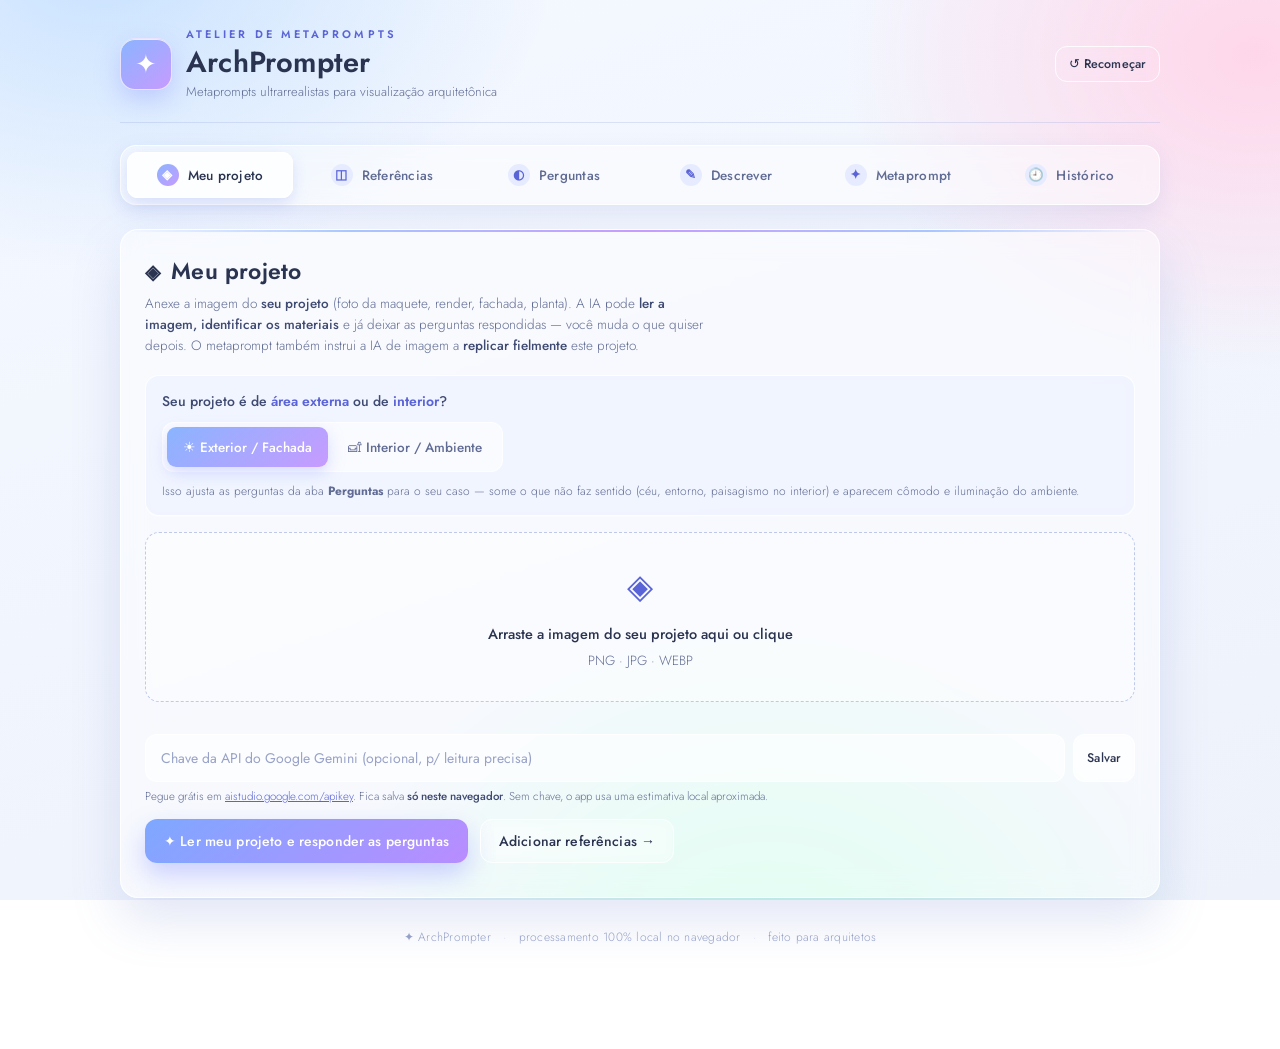
==== commit bb60bd12: "Add exterior/interior scene selector to ArchPrompter Architecture covers both exteriors and interior" ====
--- a/archrender/index.html
+++ b/archrender/index.html
@@ -219,6 +219,21 @@
 .spin{display:inline-block;width:16px;height:16px;border:2px solid rgba(64,45,16,.35);border-top-color:#402d10;border-radius:50%;animation:spin .8s linear infinite;vertical-align:-3px}
 @keyframes spin{to{transform:rotate(360deg)}}
 @media (max-width:560px){.wrap{padding:18px 13px 76px}.brand h1{font-size:24px}.modebar button span:not(.n){display:none}.modebar button{min-width:0}.panel{padding:18px}.btn-gen{font-size:18px}}
+
+/* Seletor de cena: exterior vs interior */
+.scene-pick{background:rgba(232,237,255,.5);border:1px solid var(--line-2);border-radius:14px;padding:15px 16px;margin:2px 0 16px;
+  display:flex;flex-direction:column;gap:10px;-webkit-backdrop-filter:blur(6px);backdrop-filter:blur(6px)}
+.scene-pick.compact{background:transparent;border:0;padding:0;margin:0 0 16px;flex-direction:row;align-items:center;gap:12px;flex-wrap:wrap;-webkit-backdrop-filter:none;backdrop-filter:none}
+.scene-q{font-size:14px;color:var(--ink-soft);font-weight:500}
+.scene-q strong{color:var(--gold-deep);font-weight:600}
+.scene-help{font-size:12px;color:var(--muted);font-weight:300;line-height:1.5}
+.seg{display:inline-flex;gap:4px;background:rgba(255,255,255,.6);border:1px solid var(--line-2);border-radius:12px;padding:4px;align-self:flex-start}
+.seg button{border:0;background:transparent;color:var(--muted);font-family:var(--sans);font-weight:500;font-size:13.5px;
+  padding:9px 16px;border-radius:9px;cursor:pointer;transition:.16s;white-space:nowrap;min-height:40px}
+.seg button:hover{color:var(--ink-soft)}
+.seg button.active{background:linear-gradient(140deg,#8ab4ff,#c79bff);color:#fff;box-shadow:0 6px 16px rgba(150,160,255,.35)}
+.seg button:focus-visible{outline:2px solid var(--gold-deep);outline-offset:2px}
+@media (max-width:560px){.seg button{padding:9px 12px;font-size:12.5px}}
 </style>
 </head>
 <body>
@@ -251,6 +266,15 @@
     <div class="panel">
       <h2><span class="ic">◈</span> Meu projeto</h2>
       <p class="hint">Anexe a imagem do <strong>seu projeto</strong> (foto da maquete, render, fachada, planta). A IA pode <strong>ler a imagem, identificar os materiais</strong> e já deixar as perguntas respondidas — você muda o que quiser depois. O metaprompt também instrui a IA de imagem a <strong>replicar fielmente</strong> este projeto.</p>
+      <div class="scene-pick" id="scene-pick">
+        <span class="scene-q">Seu projeto é de <strong>área externa</strong> ou de <strong>interior</strong>?</span>
+        <div class="seg" id="scene-seg" role="group" aria-label="Tipo de projeto">
+          <button type="button" data-scene="exterior" class="active">☀ Exterior / Fachada</button>
+          <button type="button" data-scene="interior">🛋 Interior / Ambiente</button>
+        </div>
+        <small class="scene-help">Isso ajusta as perguntas da aba <strong>Perguntas</strong> para o seu caso — some o que não faz sentido (céu, entorno, paisagismo no interior) e aparecem cômodo e iluminação do ambiente.</small>
+      </div>
+
       <div class="drop" id="drop-project">
         <div class="big">◈</div>
         <p>Arraste a imagem do seu projeto aqui ou clique</p>
@@ -313,6 +337,13 @@
     <div class="panel">
       <h2><span class="ic">◐</span> Defina cada detalhe da imagem</h2>
       <p class="hint">Clique nas opções. Quanto mais específico, mais rico e fiel o metaprompt. Cada bloco tem também um campo livre para o que faltar.</p>
+      <div class="scene-pick compact">
+        <span class="scene-q">Perguntas para: <strong id="scene-badge">Exterior / Fachada</strong></span>
+        <div class="seg" role="group" aria-label="Tipo de projeto">
+          <button type="button" data-scene="exterior" class="active">☀ Exterior</button>
+          <button type="button" data-scene="interior">🛋 Interior</button>
+        </div>
+      </div>
       <div id="ai-summary" class="hidden"></div>
       <div id="groups"></div>
     </div>
@@ -434,6 +465,41 @@
       {id:"cabin", pt:"Cabana / refúgio", en:"secluded cabin retreat", k:["cabana","refugio","refúgio","chale","chalé","cabin"]},
       {id:"kiosk", pt:"Quiosque / food", en:"compact kiosk pavilion", k:["quiosque","kiosk","food truck","banca"]},
       {id:"coworking", pt:"Coworking / criativo", en:"creative coworking space", k:["coworking","cowork","criativo","startup"]},
+    ]
+  },
+  {
+    id:"room", part:"subject", type:"single", badge:"Ambiente", scene:"interior",
+    title:"Ambiente / cômodo", sub:"Qual espaço interno é este?",
+    options:[
+      {id:"living", pt:"Sala de estar", en:"living room", k:["sala de estar","living","estar"]},
+      {id:"dining", pt:"Sala de jantar", en:"dining room", k:["sala de jantar","jantar","copa"]},
+      {id:"livingdining", pt:"Living integrado", en:"open-plan living and dining room", k:["living integrado","sala integrada","conceito aberto"]},
+      {id:"kitchen", pt:"Cozinha", en:"kitchen interior", k:["cozinha","kitchen"]},
+      {id:"kitchenisland", pt:"Cozinha gourmet c/ ilha", en:"gourmet kitchen with island", k:["cozinha gourmet","ilha","cooktop"]},
+      {id:"bedroom", pt:"Quarto / dormitório", en:"bedroom interior", k:["quarto","dormitorio","dormitório","bedroom"]},
+      {id:"suite", pt:"Suíte master", en:"master suite", k:["suite","suíte","suite master"]},
+      {id:"kidsroom", pt:"Quarto infantil", en:"children's bedroom", k:["quarto infantil","quarto de bebe","quarto de criança"]},
+      {id:"bathroom", pt:"Banheiro / lavabo", en:"bathroom interior", k:["banheiro","lavabo","banho","toalete"]},
+      {id:"closet", pt:"Closet / vestíbulo", en:"walk-in closet", k:["closet","vestiario","guarda-roupa"]},
+      {id:"homeoffice", pt:"Home office", en:"home office", k:["home office","escritorio em casa","escritório em casa"]},
+      {id:"hall", pt:"Hall / entrada", en:"entrance hall and foyer", k:["hall","entrada interna","foyer","vestibulo"]},
+      {id:"corridor", pt:"Corredor / circulação", en:"interior corridor", k:["corredor","circulacao interna","circulação"]},
+      {id:"stairhall", pt:"Escada / vão interno", en:"interior stairwell", k:["escada interna","vao de escada","vão de escada"]},
+      {id:"laundry", pt:"Área de serviço / lavanderia", en:"laundry room", k:["area de serviço","lavanderia","serviço"]},
+      {id:"homecinema", pt:"Home theater / cinema", en:"home cinema room", k:["home theater","home cinema","sala de cinema"]},
+      {id:"gourmet", pt:"Espaço / varanda gourmet", en:"gourmet balcony interior", k:["espaco gourmet","varanda gourmet","area gourmet"]},
+      {id:"office", pt:"Escritório corporativo", en:"corporate office interior", k:["escritorio corporativo","escritório","open office"]},
+      {id:"reception", pt:"Recepção / lobby", en:"reception lobby interior", k:["recepcao","recepção","lobby","saguao","saguão"]},
+      {id:"meeting", pt:"Sala de reunião", en:"meeting room", k:["sala de reuniao","reunião","board room"]},
+      {id:"retail", pt:"Loja / showroom", en:"retail showroom interior", k:["loja","showroom","varejo interno"]},
+      {id:"restaurant", pt:"Salão de restaurante", en:"restaurant dining hall interior", k:["restaurante","salao","salão","refeitorio"]},
+      {id:"cafebar", pt:"Café / bar", en:"café and bar interior", k:["cafe","café","bar","bistro interno"]},
+      {id:"hotelroom", pt:"Quarto de hotel", en:"hotel room interior", k:["quarto de hotel","apartamento de hotel"]},
+      {id:"spa", pt:"Spa / sauna", en:"spa interior", k:["spa","sauna","area molhada"]},
+      {id:"gym", pt:"Academia / fitness", en:"gym interior", k:["academia","fitness","sala de treino"]},
+      {id:"library", pt:"Biblioteca / estúdio", en:"library or studio interior", k:["biblioteca","estudio","estúdio","ateliê"]},
+      {id:"clinic", pt:"Consultório / clínica", en:"clinic interior", k:["consultorio","consultório","clinica","clínica"]},
+      {id:"winecellar", pt:"Adega / cave", en:"wine cellar interior", k:["adega","cave","cave de vinhos"]},
     ]
   },
   {
@@ -622,7 +688,28 @@
     ]
   },
   {
-    id:"weather", part:"light", type:"single", badge:"Clima",
+    id:"intlight", part:"light", type:"multi", badge:"Luz interna", scene:"interior",
+    title:"Iluminação do ambiente", sub:"Como o espaço interno é iluminado — selecione as fontes presentes.",
+    options:[
+      {id:"daylight-window", pt:"Luz natural pela janela", en:"soft natural daylight through the windows", k:["luz natural","janela","luz da janela"]},
+      {id:"spots", pt:"Spots embutidos no forro", en:"recessed ceiling spotlights", k:["spots","spots embutidos","luz embutida"]},
+      {id:"cove", pt:"Sanca com luz indireta", en:"cove indirect ceiling lighting", k:["sanca","luz indireta","cove"]},
+      {id:"ledstrip", pt:"Fita de LED / rasgo de luz", en:"concealed LED strip lighting in reveals", k:["fita de led","led","rasgo de luz","perfil de led"]},
+      {id:"pendants", pt:"Pendentes decorativos", en:"decorative pendant lights", k:["pendente","pendentes","luminaria pendente"]},
+      {id:"chandelier", pt:"Lustre / plafon central", en:"a central chandelier or ceiling fixture", k:["lustre","plafon","luminaria central"]},
+      {id:"sconces", pt:"Arandelas de parede", en:"wall sconces", k:["arandela","arandelas","luz de parede"]},
+      {id:"floorlamp", pt:"Luminária de piso / abajur", en:"floor and table lamps", k:["abajur","luminaria de piso","luminaria de mesa"]},
+      {id:"track", pt:"Trilho / foco cênico", en:"track accent lighting", k:["trilho","spot de trilho","foco cenico","foco cênico"]},
+      {id:"backlit", pt:"Painel retroiluminado", en:"a backlit feature panel", k:["retroiluminado","painel de luz","backlight"]},
+      {id:"underlight", pt:"Iluminação sob marcenaria", en:"under-cabinet and furniture lighting", k:["luz sob armario","iluminacao de marcenaria","sob bancada"]},
+      {id:"warm", pt:"Luz quente acolhedora (2700 K)", en:"warm 2700K ambient lighting", k:["luz quente","2700k","aconchegante","amarelada"]},
+      {id:"neutral", pt:"Luz neutra (4000 K)", en:"neutral 4000K lighting", k:["luz neutra","4000k","luz branca"]},
+      {id:"layered", pt:"Iluminação em camadas", en:"layered general, task and accent lighting", k:["camadas de luz","geral tarefa destaque","iluminacao em camadas"]},
+      {id:"candle", pt:"Velas / lareira (luz quente)", en:"warm candle and fireplace light", k:["velas","lareira","luz de fogo"]},
+    ]
+  },
+  {
+    id:"weather", part:"light", type:"single", badge:"Clima", scene:"exterior",
     title:"Clima / céu", sub:"Coerente com o horário escolhido.",
     options:[
       {id:"clear", pt:"Céu limpo", en:"a clear sky", k:["ceu limpo","céu limpo","limpo","sem nuvens"]},
@@ -729,7 +816,7 @@
     ]
   },
   {
-    id:"context", part:"surround", type:"single", badge:"Entorno",
+    id:"context", part:"surround", type:"single", badge:"Entorno", scene:"exterior",
     title:"Entorno / contexto", sub:"Onde o projeto está inserido.",
     options:[
       {id:"urban", pt:"Urbano denso", en:"a dense urban context", k:["urbano","cidade","centro","urban"]},
@@ -758,7 +845,7 @@
     ]
   },
   {
-    id:"vegetation", part:"surround", type:"multi", badge:"Paisagismo",
+    id:"vegetation", part:"surround", type:"multi", badge:"Paisagismo", scene:"exterior",
     title:"Vegetação / paisagismo", sub:"Espécies e elementos naturais integrados.",
     options:[
       {id:"lawn", pt:"Gramado", en:"a manicured lawn", k:["grama","gramado","lawn"]},
@@ -899,8 +986,36 @@
 ];
 
 /* ---- state ---- */
-const state = { sel:{}, free:{}, project:[], refs:[] };
+const state = { sel:{}, free:{}, project:[], refs:[], scene:"exterior" };
 GROUPS.forEach(g=>{ state.sel[g.id] = g.type==="multi" ? [] : null; state.free[g.id]=""; });
+
+/* ---- Cena: exterior vs interior (define quais perguntas aparecem) ---- */
+function groupApplies(g){ return !g.scene || g.scene===state.scene; }
+function visibleGroups(){ return GROUPS.filter(groupApplies); }
+function setScene(s){
+  if(s!=="exterior" && s!=="interior") return;
+  if(state.scene===s){ updateSceneUI(); return; }
+  state.scene=s;
+  // limpa seleções/campos livres dos grupos que não pertencem à cena escolhida
+  GROUPS.forEach(g=>{ if(g.scene && g.scene!==s){ state.sel[g.id]=g.type==="multi"?[]:null; state.free[g.id]=""; } });
+  updateSceneUI();
+  if($("#groups")){ renderGroups(); updateCount(); }
+}
+function updateSceneUI(){
+  $$("[data-scene]").forEach(b=>b.classList.toggle("active", b.dataset.scene===state.scene));
+  const badge=$("#scene-badge"); if(badge) badge.textContent = state.scene==="interior" ? "Interior / Ambiente" : "Exterior / Fachada";
+}
+const INT_SCENE_KW=["interior","cozinha","sala de estar","sala de jantar","living","quarto","dormitorio","suite","banheiro","lavabo","closet","home office","home theater","corredor","recepcao","lobby","sala de reuniao","showroom","salao de restaurante","forro","sanca","marcenaria","pe-direito","ambiente interno","dentro da casa","por dentro"];
+const EXT_SCENE_KW=["fachada","exterior","frente da casa","facade","jardim","paisagismo","entorno","de rua","aerea","drone","cobertura","rooftop","piscina","quintal","telhado","volumetria","implantacao"];
+function detectSceneFromText(t){
+  const intHits=INT_SCENE_KW.reduce((a,k)=>a+(t.includes(norm(k))?1:0),0);
+  const extHits=EXT_SCENE_KW.reduce((a,k)=>a+(t.includes(norm(k))?1:0),0);
+  if(intHits>0 && intHits>=extHits) setScene("interior");
+  else if(extHits>0) setScene("exterior");
+}
+function autoSceneFromSelections(){
+  if(state.sel.room || state.sel.typology==="interior" || state.sel.viewpoint==="int-view") setScene("interior");
+}
 
 /* ---- helpers ---- */
 const $ = s=>document.querySelector(s);
@@ -920,7 +1035,7 @@
    ========================================================================= */
 function renderGroups(){
   const host = $("#groups"); host.innerHTML="";
-  GROUPS.forEach(g=>{
+  visibleGroups().forEach(g=>{
     const box = document.createElement("div"); box.className="group";
     box.innerHTML = `
       <div class="gtitle"><span class="badge">${g.badge}</span> ${g.title}</div>
@@ -956,7 +1071,7 @@
   });
 }
 function updateCount(){
-  let n=0;GROUPS.forEach(g=>{const s=state.sel[g.id];n+=Array.isArray(s)?s.length:(s?1:0);});
+  let n=0;visibleGroups().forEach(g=>{const s=state.sel[g.id];n+=Array.isArray(s)?s.length:(s?1:0);});
   $("#sel-count").textContent=`${n} ${n===1?"opção selecionada":"opções selecionadas"}`;
 }
 
@@ -995,7 +1110,7 @@
 /* =========================================================================
    Ler a imagem do projeto → IA (Gemini) ou estimativa local
    ========================================================================= */
-const AI_GROUPS = ["typology","viewpoint","style","materials","mood","palette","time","weather","focal","aperture","perspective","context","vegetation","elements"];
+const AI_GROUPS = ["typology","room","viewpoint","style","materials","mood","palette","time","intlight","weather","focal","aperture","perspective","context","vegetation","elements"];
 function allowedForAI(){
   const out={};
   AI_GROUPS.forEach(id=>{const g=grp(id);const o={};g.options.forEach(op=>o[op.id]=op.en||op.pt);out[id]={type:g.type,options:o};});
@@ -1136,7 +1251,7 @@
     let obj, src;
     if(key){ obj=await geminiAnalyze(state.project.filter(x=>x.b64), key); src="ia"; }
     else { obj=await localEstimate(rec); src="local"; }
-    const n=applyAnswers(obj); setAspectFromDims(rec.w,rec.h);
+    const n=applyAnswers(obj); setAspectFromDims(rec.w,rec.h); autoSceneFromSelections();
     renderGroups(); updateCount(); setMode("guided");
     const nn=(obj&&obj.notes)?obj.notes:((obj&&obj.details)?obj.details:{});
     const dm=nn.materials?(Array.isArray(nn.materials)?nn.materials.join(", "):nn.materials):"";
@@ -1150,7 +1265,7 @@
   }catch(e){
     // fallback: estimativa local
     try{
-      const obj=await localEstimate(rec); const n=applyAnswers(obj); setAspectFromDims(rec.w,rec.h);
+      const obj=await localEstimate(rec); const n=applyAnswers(obj); setAspectFromDims(rec.w,rec.h); autoSceneFromSelections();
       renderGroups(); updateCount(); setMode("guided");
       hint.innerHTML=`⚠ ${apiErrMsg(e)} Enquanto isso, usei uma estimativa local — você pode ajustar as respostas manualmente.`;
       toast(`Estimativa local: ${n} respostas`);
@@ -1166,8 +1281,9 @@
 function analyzeText(){
   const t=norm($("#describe-text").value);
   if(!t.trim()){toast("Escreva algo primeiro 🙂");return;}
+  detectSceneFromText(t);
   let hits=0;
-  GROUPS.forEach(g=>{
+  visibleGroups().forEach(g=>{
     g.options.forEach(o=>{
       const kws=(o.k||[]).concat([o.pt]);
       if(kws.some(k=>k&&t.includes(norm(k)))){
@@ -1217,10 +1333,16 @@
 function joinPt(a){a=a.filter(Boolean);if(a.length<=1)return a[0]||"";if(a.length===2)return a[0]+" e "+a[1];return a.slice(0,-1).join(", ")+" e "+a[a.length-1];}
 
 function subjectPhrase(){
-  const typ=ptListOf("typology")[0], style=ptListOf("style")[0], view=ptListOf("viewpoint")[0];
-  let s = style ? `${(typ||"projeto arquitetônico")} em estilo ${style.toLowerCase()}` : (typ||"projeto arquitetônico contemporâneo");
+  const typ=ptListOf("typology")[0], style=ptListOf("style")[0], view=ptListOf("viewpoint")[0], room=ptListOf("room")[0];
+  let base;
+  if(state.scene==="interior"){
+    base = room ? `interior de ${room.toLowerCase()}` : (typ ? `interior de ${typ.toLowerCase()}` : "espaço interior arquitetônico contemporâneo");
+  } else {
+    base = typ || "projeto arquitetônico contemporâneo";
+  }
+  let s = style ? `${base} em estilo ${style.toLowerCase()}` : base;
   if(view) s += `, ${view.toLowerCase()}`;
-  const extra=[freeOf("typology"),freeOf("style"),freeOf("viewpoint")].filter(Boolean).join(", ");
+  const extra=[freeOf("typology"),freeOf("room"),freeOf("style"),freeOf("viewpoint")].filter(Boolean).join(", ");
   if(extra) s += `, ${extra}`;
   return s;
 }
@@ -1309,6 +1431,14 @@
   return s;
 }
 function surroundPhrase(){
+  if(state.scene==="interior"){
+    const el=ptListOf("elements").map(x=>x.toLowerCase());
+    let parts=[];
+    if(el.length) parts.push(`ambientado com ${joinPt(el)}`);
+    const fw=freeOf("elements");
+    if(fw) parts.push(fw);
+    return parts.length?("O ambiente aparece "+parts.join(", ")+"."):"";
+  }
   const ctx=ptListOf("context")[0];
   const veg=[...ptListOf("vegetation"),...ptListOf("elements")].map(x=>x.toLowerCase());
   let parts=[];
@@ -1317,6 +1447,14 @@
   const fw=[freeOf("context"),freeOf("vegetation"),freeOf("elements")].filter(Boolean).join(", ");
   if(fw) parts.push(fw);
   return parts.length?("O edifício está "+parts.join(", ")+"."):"";
+}
+function interiorLightPhrase(){
+  const l=ptListOf("intlight").map(x=>x.toLowerCase());
+  if(!l.length && !freeOf("intlight")) return "";
+  let s = l.length ? `A iluminação do ambiente combina ${joinPt(l)}` : "A iluminação do ambiente é cuidadosamente planejada";
+  s += ", com comportamento físico realista da luz, sombras suaves, rebatimento nas superfícies e temperatura de cor coerente.";
+  if(freeOf("intlight")) s += ` ${freeOf("intlight")}.`;
+  return s;
 }
 function moodPhrase(){
   const m=ptListOf("mood")[0],p=ptListOf("palette")[0];
@@ -1353,8 +1491,10 @@
   const S=[];
   S.push(`Fotografia de arquitetura ultrarrealista, registro técnico editorial, na proporção ${ar}.`);
 
-  // 1 · INPUT ARQUITETÔNICO — construção, volumetria, aberturas e estrutura (fiel ao projeto)
-  let p1=`Representação técnica de ${subjectPhrase()} — construção, volumetria, sistema de aberturas e elementos estruturais rigorosamente conforme o projeto.`;
+  // 1 · INPUT ARQUITETÔNICO — fiel ao projeto (fachada/volumetria OU layout/superfícies internas)
+  let p1 = state.scene==="interior"
+    ? `Representação técnica de ${subjectPhrase()} — layout espacial, superfícies de piso, parede e forro, aberturas e marcenaria/mobiliário fixo rigorosamente conforme o projeto.`
+    : `Representação técnica de ${subjectPhrase()} — construção, volumetria, sistema de aberturas e elementos estruturais rigorosamente conforme o projeto.`;
   const ref=referenceClause(); if(ref) p1+=" "+ref;
   S.push("1 · INPUT ARQUITETÔNICO\n"+p1);
 
@@ -1362,14 +1502,18 @@
   S.push("2 · CÂMERA E COMPOSIÇÃO\n"+cameraPhrase());
 
   // 3 · SISTEMA DE LUZ
-  S.push("3 · SISTEMA DE LUZ\n"+lightingPhrase());
+  const il = state.scene==="interior" ? interiorLightPhrase() : "";
+  S.push("3 · SISTEMA DE LUZ\n"+lightingPhrase()+(il?(" "+il):""));
 
   // 4 · MATERIAIS E TEXTURAS
   S.push("4 · MATERIAIS E TEXTURAS\n"+materialsPhrase());
 
   // 5 · VIDA E ATMOSFERA
   const life=[surroundPhrase(), moodPhrase()].filter(Boolean).join(" ");
-  S.push("5 · VIDA E ATMOSFERA\n"+(life?life+" ":"")+"Contextualização da cena com vegetação, mobiliário, iluminação cênica, entorno e efeitos atmosféricos coerentes, que completam a composição sem competir com a arquitetura.");
+  const closing = state.scene==="interior"
+    ? "Complemente o ambiente com mobiliário, têxteis, vegetação interna e iluminação cênica coerentes, que dão vida ao espaço sem competir com a arquitetura."
+    : "Contextualização da cena com vegetação, mobiliário, iluminação cênica, entorno e efeitos atmosféricos coerentes, que completam a composição sem competir com a arquitetura.";
+  S.push("5 · VIDA E ATMOSFERA\n"+(life?life+" ":"")+closing);
 
   // Acabamento fotográfico geral
   const eng=enginePhrase(model);
@@ -1384,6 +1528,7 @@
     subjectPhrase(),
     ...mats, freeOf("materials"),
     state.sel.time&&TIMEPT[state.sel.time], state.sel.weather&&WEATHERPT[state.sel.weather], freeOf("time"),
+    ...ptListOf("intlight").map(x=>x.toLowerCase()), freeOf("intlight"),
     FOCALPT[state.sel.focal], APPT[state.sel.aperture], ...ptListOf("perspective").map(x=>x.toLowerCase()),
     ptListOf("context")[0], ...ptListOf("vegetation").map(x=>x.toLowerCase()), ...ptListOf("elements").map(x=>x.toLowerCase()),
     ptListOf("mood")[0], ptListOf("palette")[0]?`paleta ${ptListOf("palette")[0].toLowerCase()}`:"",
@@ -1498,8 +1643,8 @@
   ].join("\n");
 }
 function generate(){
-  const anySel=GROUPS.some(g=>{const s=state.sel[g.id];return Array.isArray(s)?s.length:s;});
-  const anyFree=Object.values(state.free).some(v=>v&&v.trim());
+  const anySel=visibleGroups().some(g=>{const s=state.sel[g.id];return Array.isArray(s)?s.length:s;});
+  const anyFree=visibleGroups().some(g=>{const v=state.free[g.id];return v&&v.trim();});
   if(!anySel&&!anyFree){toast("Selecione ao menos uma opção 🙂");return;}
   if(!state.sel.model)state.sel.model="nano";
   const b=buildPrompt();
@@ -1714,6 +1859,9 @@
   $$("[data-goto]").forEach(b=>b.addEventListener("click",()=>setMode(b.dataset.goto)));
   wireDrop("#drop-project","#file-project","project");
   wireDrop("#drop-refs","#file-refs","refs");
+  // Seletor de cena (exterior/interior) — vale para os botões das duas abas
+  $$("[data-scene]").forEach(b=>b.addEventListener("click",()=>setScene(b.dataset.scene)));
+  updateSceneUI();
   // API key
   const keyInput=$("#gemini-key");
   keyInput.value=localStorage.getItem("archp_gemini_key")||"";
@@ -1736,9 +1884,9 @@
   $("#btn-reset").addEventListener("click",()=>{
     if(!confirm("Recomeçar do zero? Suas seleções serão apagadas."))return;
     GROUPS.forEach(g=>{state.sel[g.id]=g.type==="multi"?[]:null;state.free[g.id]="";});
-    state.project=[];state.refs=[];$("#describe-text").value="";$("#detected").textContent="";$("#proj-hint").textContent="";
+    state.project=[];state.refs=[];state.scene="exterior";$("#describe-text").value="";$("#detected").textContent="";$("#proj-hint").textContent="";
     const asum=$("#ai-summary");asum.classList.add("hidden");asum.innerHTML="";
-    renderGroups();updateCount();renderThumbs("project");renderThumbs("refs");setMode("project");toast("Recomeçado ✓");
+    updateSceneUI();renderGroups();updateCount();renderThumbs("project");renderThumbs("refs");setMode("project");toast("Recomeçado ✓");
   });
 }
 init();
